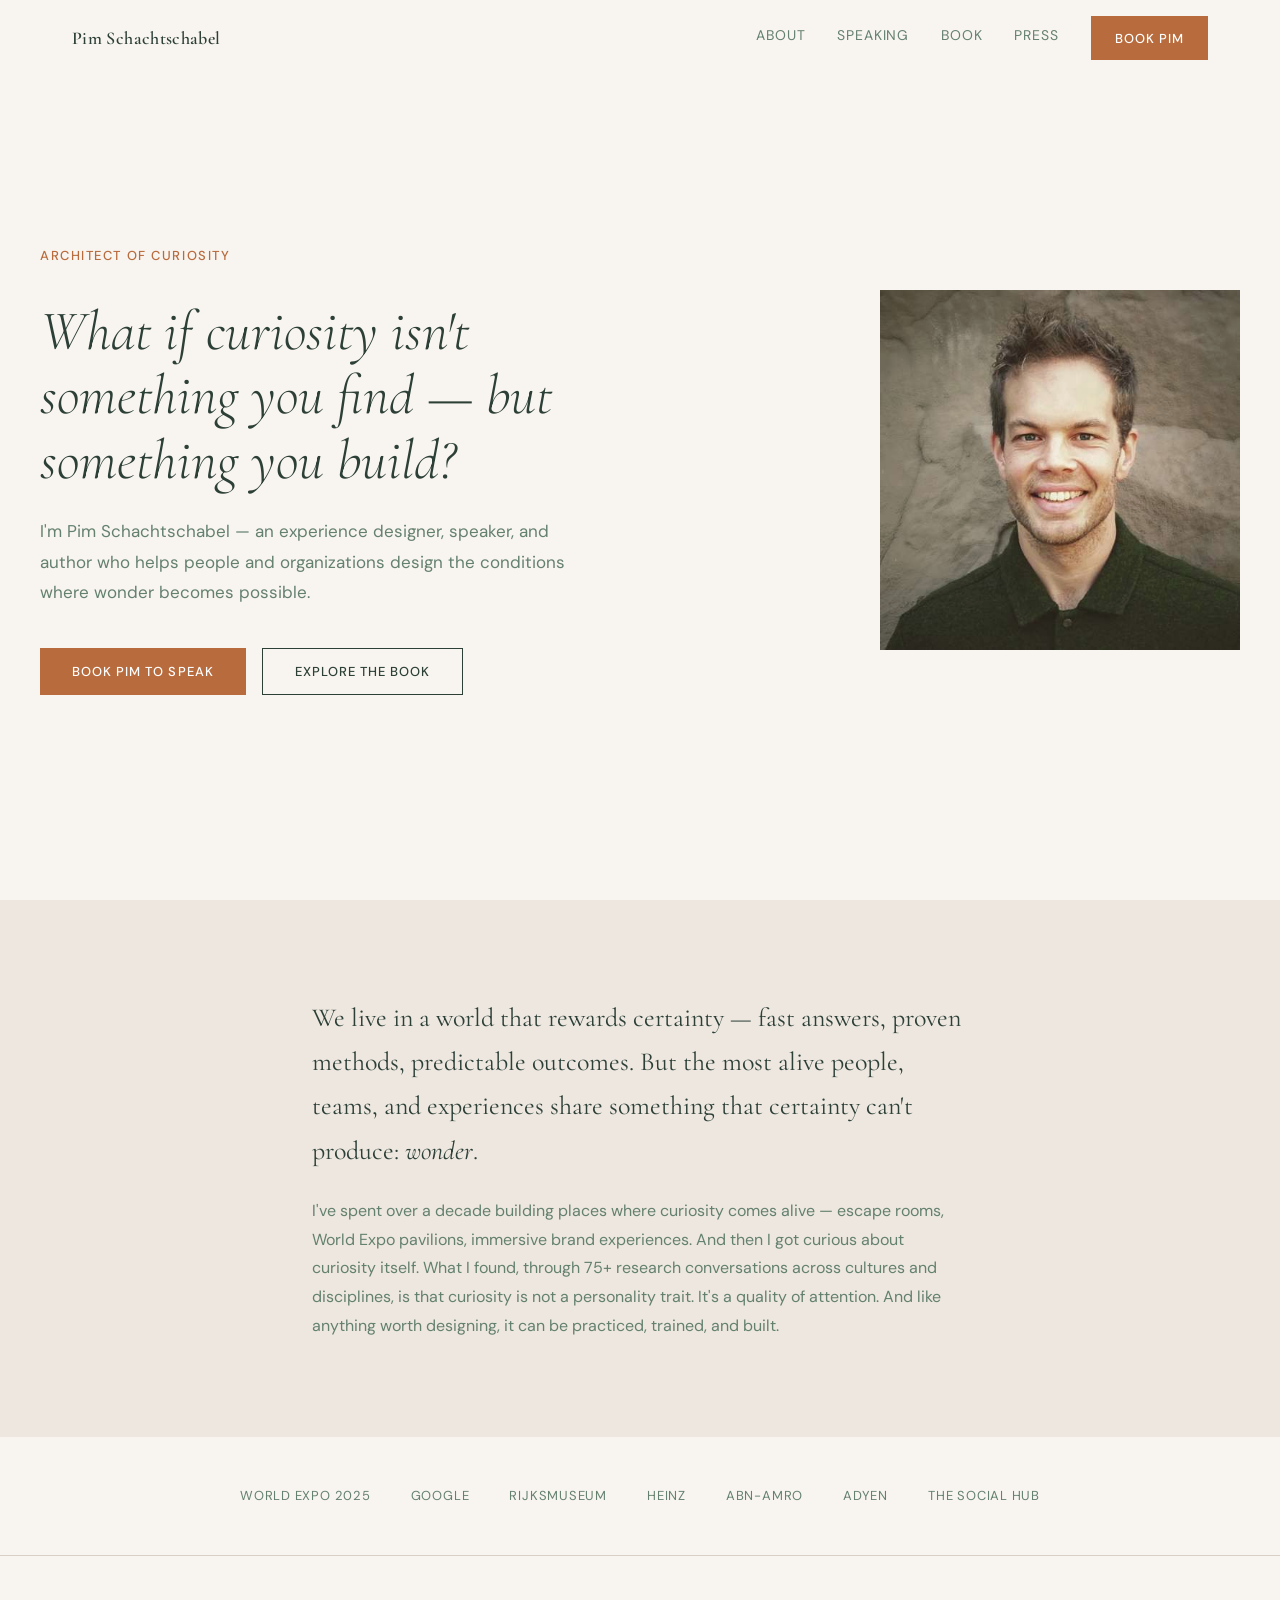
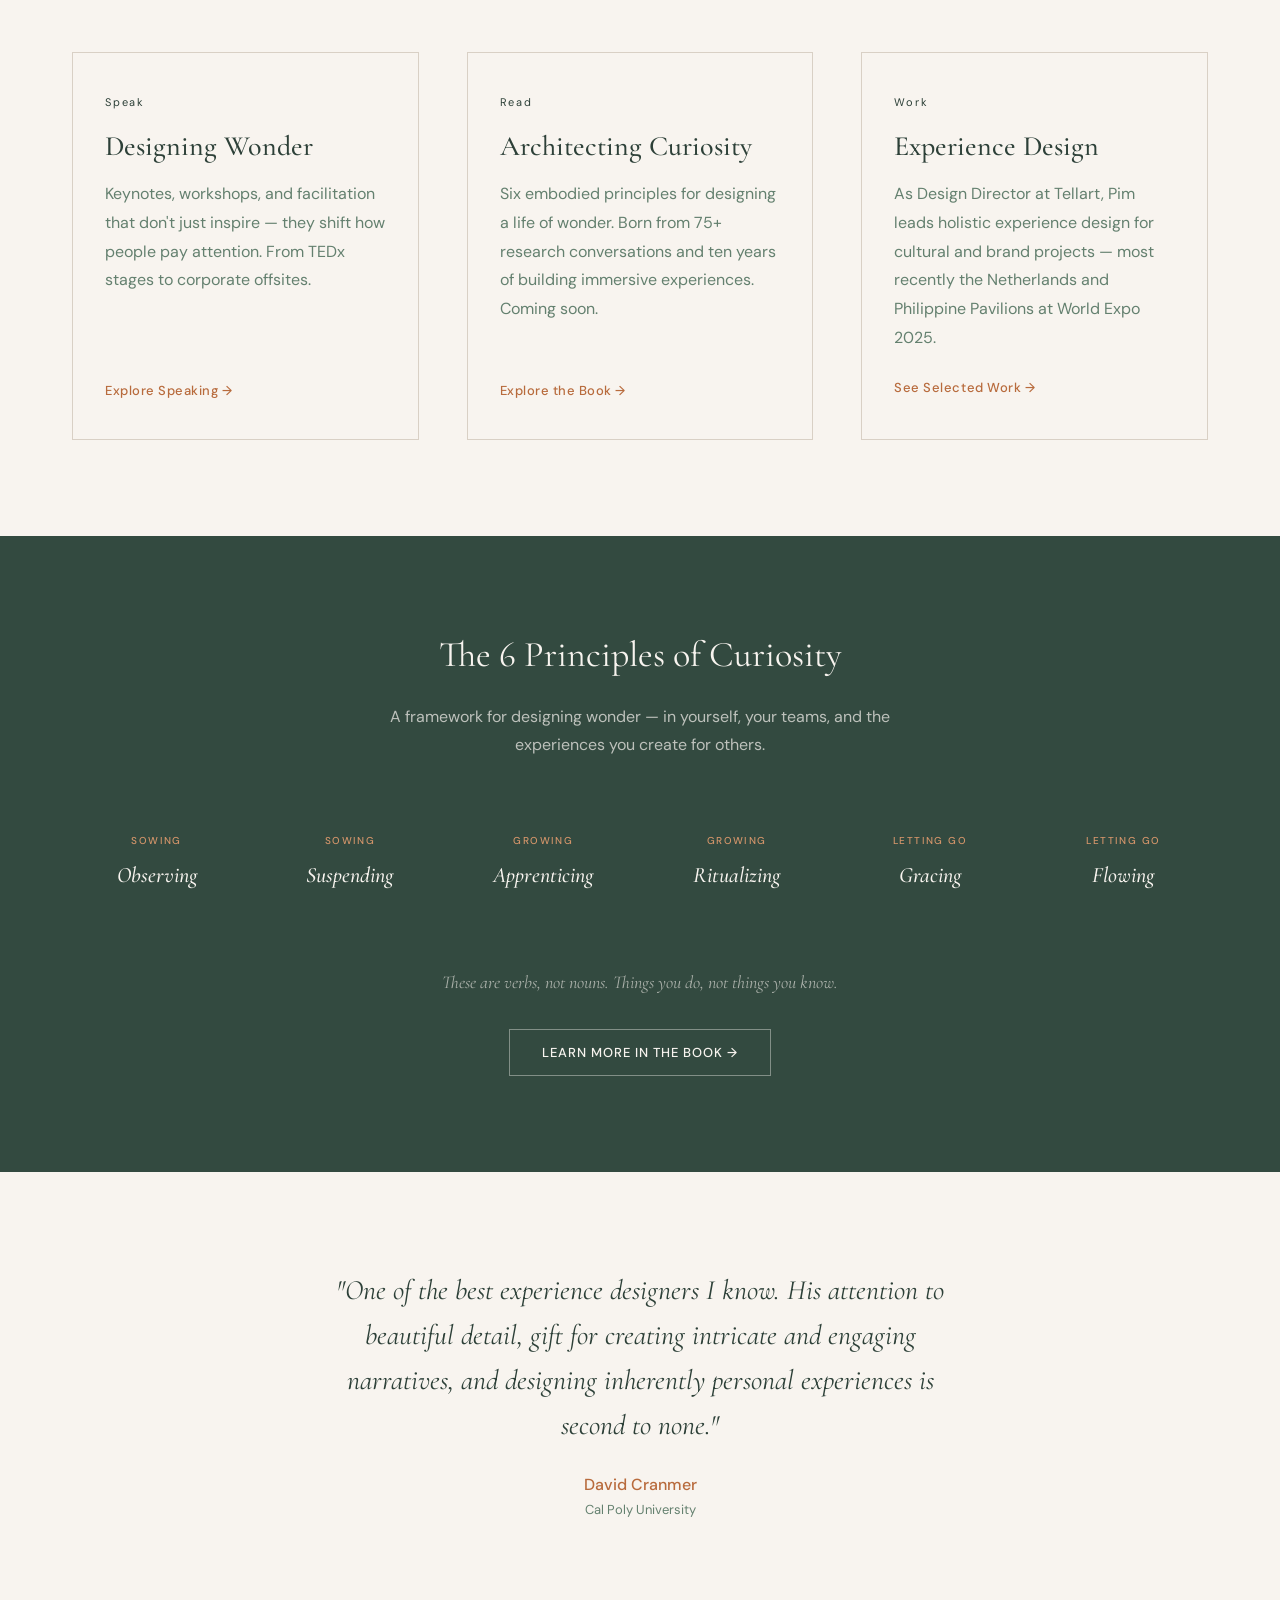
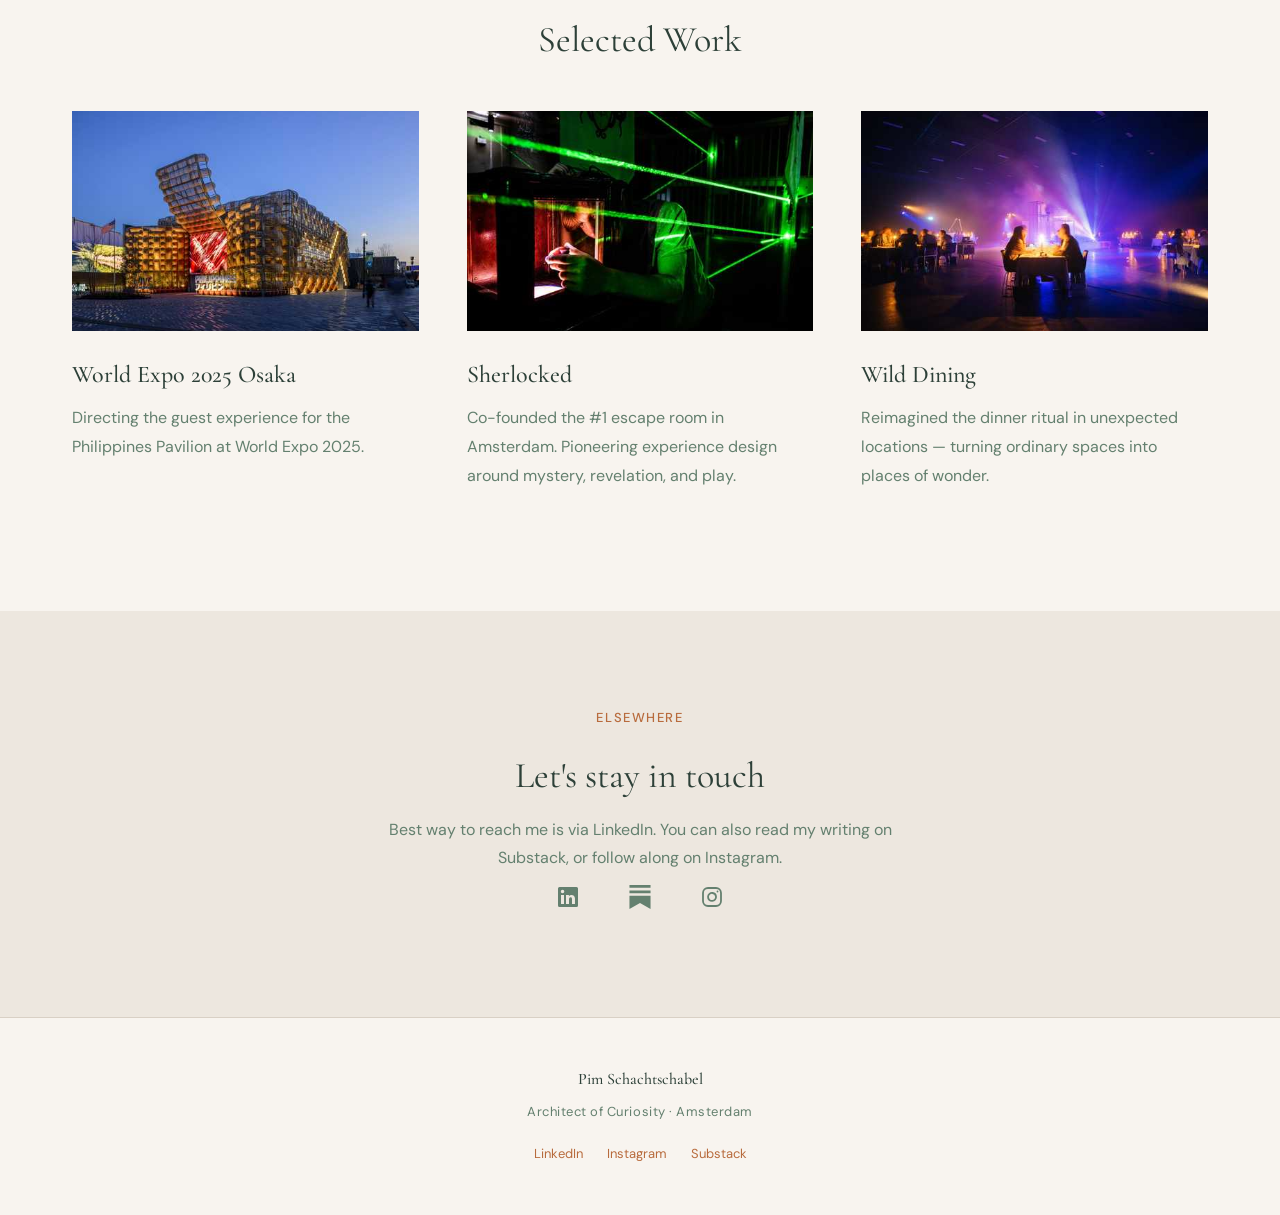
==== index.html @ 3657ec55 "Add Press page with podcasts and media coverage New "Seen & Heard" page (nav label: Press) grouped i" ====
<!DOCTYPE html>
<html lang="en">
<head>
  <meta charset="UTF-8">
  <meta name="viewport" content="width=device-width, initial-scale=1.0">
  <title>Pim Schachtschabel — Architect of Curiosity</title>
  <meta name="description" content="Pim Schachtschabel is an experience designer, speaker, and author who helps people and organizations design the conditions where wonder becomes possible.">
  <link rel="preconnect" href="https://fonts.googleapis.com">
  <link rel="preconnect" href="https://fonts.gstatic.com" crossorigin>
  <link href="https://fonts.googleapis.com/css2?family=Cormorant+Garamond:ital,wght@0,300;0,400;0,500;0,600;0,700;1,400;1,500&family=DM+Sans:ital,wght@0,300;0,400;0,500;0,600;1,400&display=swap" rel="stylesheet">
  <style>
    /* ========== DESIGN TOKENS ========== */
    :root {
      /* Colors — semantic naming (Primer pattern) */
      --color-bg-default: #F8F4EF;
      --color-bg-subtle: #EDE7DF;
      --color-bg-emphasis: #334A40;
      --color-bg-emphasis-alt: #3F5A4E;
      --color-fg-default: #2D4038;
      --color-fg-muted: #64806F;
      --color-fg-on-emphasis: #F8F4EF;
      --color-accent: #B86B3D;
      --color-accent-hover: #D4956A;
      --color-border-default: #D9D0C5;
      --color-white: #FFFFFF;

      /* Spacing — base-8 scale */
      --space-0: 0;
      --space-1: 0.25rem;   /* 4px */
      --space-2: 0.5rem;    /* 8px */
      --space-3: 1rem;      /* 16px */
      --space-4: 1.5rem;    /* 24px */
      --space-5: 2rem;      /* 32px */
      --space-6: 2.5rem;    /* 40px */
      --space-7: 3rem;      /* 48px */
      --space-8: 4rem;      /* 64px */
      --space-9: 6rem;      /* 96px */

      /* Typography */
      --font-serif: 'Cormorant Garamond', Georgia, 'Times New Roman', serif;
      --font-sans: 'DM Sans', -apple-system, BlinkMacSystemFont, 'Segoe UI', Helvetica, Arial, sans-serif;
      --font-size-xs: 0.75rem;     /* 12px */
      --font-size-sm: 0.8125rem;   /* 13px */
      --font-size-base: 1rem;      /* 16px */
      --font-size-md: 1.0625rem;   /* 17px */
      --font-size-lg: 1.125rem;    /* 18px */
      --font-size-xl: 1.375rem;    /* 22px */
      --font-size-2xl: 1.75rem;    /* 28px */
      --font-size-3xl: 2rem;       /* 32px */
      --font-size-4xl: 2.5rem;     /* 40px */
      --font-size-display: clamp(2rem, 5vw, 3.5rem);
      --font-size-hero: clamp(2.5rem, 7vw, 4.5rem);
      --line-height-tight: 1.15;
      --line-height-snug: 1.3;
      --line-height-normal: 1.7;
      --line-height-relaxed: 1.8;

      /* Layout */
      --max-width-content: 75rem;  /* 1200px */
      --max-width-narrow: 42.5rem; /* 680px */
      --max-width-medium: 50rem;   /* 800px */
      --max-width-prose: 45rem;    /* 720px */
      --padding-page: var(--space-3);  /* 16px default, overridden at breakpoints */
      --section-padding-y: var(--space-8);

      /* Transitions */
      --duration-fast: 0.2s;
      --duration-normal: 0.3s;
      --duration-slow: 0.7s;
      --ease-default: ease;
    }

    /* ========== RESPONSIVE TOKENS ========== */
    @media (min-width: 768px) {
      :root {
        --padding-page: var(--space-5);  /* 32px */
        --section-padding-y: var(--space-9);
      }
    }
    @media (min-width: 1400px) {
      :root {
        --padding-page: var(--space-7);  /* 48px */
      }
    }

    /* ========== RESET & BASE ========== */
    *, *::before, *::after { margin: 0; padding: 0; box-sizing: border-box; }
    html { scroll-behavior: smooth; -webkit-text-size-adjust: 100%; }

    @media (prefers-reduced-motion: reduce) {
      html { scroll-behavior: auto; }
      *, *::before, *::after {
        animation-duration: 0.01ms !important;
        transition-duration: 0.01ms !important;
      }
    }

    body {
      font-family: var(--font-sans);
      font-size: var(--font-size-base);
      line-height: var(--line-height-normal);
      color: var(--color-fg-default);
      background: var(--color-bg-default);
      -webkit-font-smoothing: antialiased;
    }

    ::selection { background: var(--color-accent-hover); color: var(--color-white); }

    img { max-width: 100%; height: auto; display: block; }

    a { color: var(--color-accent); text-decoration: none; transition: color var(--duration-fast); }
    a:hover { color: var(--color-accent-hover); }

    /* Focus styles (Primer: visible focus ring) */
    :focus-visible {
      outline: 2px solid var(--color-accent);
      outline-offset: 2px;
    }

    /* ========== SKIP LINK (Accessibility) ========== */
    .skip-link {
      position: absolute;
      top: -100%;
      left: var(--space-3);
      padding: var(--space-2) var(--space-3);
      background: var(--color-accent);
      color: var(--color-white);
      font-size: var(--font-size-sm);
      font-weight: 500;
      z-index: 200;
      transition: top var(--duration-fast);
    }
    .skip-link:focus {
      top: var(--space-2);
    }

    /* ========== LAYOUT UTILITIES ========== */
    .container {
      max-width: var(--max-width-content);
      margin-inline: auto;
      padding-inline: var(--padding-page);
    }
    .container--narrow { max-width: var(--max-width-narrow); }
    .container--medium { max-width: var(--max-width-medium); }
    .container--prose  { max-width: var(--max-width-prose); }

    .section {
      padding-block: var(--section-padding-y);
      padding-inline: var(--padding-page);
    }

    /* ========== TYPOGRAPHY ========== */
    .text-label {
      font-family: var(--font-sans);
      font-size: var(--font-size-sm);
      font-weight: 500;
      letter-spacing: 0.12em;
      text-transform: uppercase;
      color: var(--color-accent);
    }
    .text-label--light { color: var(--color-accent-hover); }
    .text-label--small {
      font-size: 0.6875rem;
      letter-spacing: 0.16em;
    }

    .heading-display {
      font-family: var(--font-serif);
      font-size: var(--font-size-display);
      font-weight: 300;
      line-height: var(--line-height-tight);
      color: var(--color-fg-default);
      font-style: italic;
    }

    .heading-hero {
      font-family: var(--font-serif);
      font-size: var(--font-size-hero);
      font-weight: 300;
      line-height: 1.1;
      color: var(--color-fg-default);
    }

    .heading-section {
      font-family: var(--font-serif);
      font-size: clamp(1.75rem, 3vw, 2.25rem);
      font-weight: 400;
      line-height: var(--line-height-snug);
      color: var(--color-fg-default);
    }

    .heading-card {
      font-family: var(--font-serif);
      font-size: var(--font-size-2xl);
      font-weight: 500;
      line-height: var(--line-height-snug);
      color: var(--color-fg-default);
    }

    .heading-subsection {
      font-family: var(--font-serif);
      font-size: var(--font-size-xl);
      font-weight: 500;
      line-height: var(--line-height-snug);
      color: var(--color-fg-default);
    }

    .text-lead {
      font-family: var(--font-serif);
      font-size: clamp(1.25rem, 3vw, 1.625rem);
      line-height: var(--line-height-normal);
      color: var(--color-fg-default);
    }

    .text-body {
      font-family: var(--font-sans);
      font-size: var(--font-size-base);
      line-height: var(--line-height-relaxed);
      color: var(--color-fg-muted);
      max-width: 75ch;
    }

    .text-body--large {
      font-size: var(--font-size-md);
    }

    .text-quote {
      font-family: var(--font-serif);
      font-style: italic;
      font-size: clamp(1.25rem, 3vw, 1.75rem);
      line-height: 1.6;
      color: var(--color-fg-default);
    }

    .text-caption {
      font-family: var(--font-serif);
      font-size: var(--font-size-lg);
      font-style: italic;
      line-height: var(--line-height-normal);
    }

    /* ========== BUTTONS ========== */
    .btn {
      display: inline-block;
      padding: 0.875rem 2rem;
      font-family: var(--font-sans);
      font-size: var(--font-size-sm);
      font-weight: 500;
      letter-spacing: 0.08em;
      text-transform: uppercase;
      cursor: pointer;
      transition: all var(--duration-normal);
      border: none;
      min-height: 2.75rem; /* 44px touch target */
    }
    .btn--primary {
      background: var(--color-accent);
      color: var(--color-white);
    }
    .btn--primary:hover { background: var(--color-accent-hover); }
    .btn--secondary {
      background: transparent;
      color: var(--color-fg-default);
      border: 1.5px solid var(--color-fg-default);
    }
    .btn--secondary:hover {
      color: var(--color-accent);
      border-color: var(--color-accent);
    }
    .btn--ghost {
      background: transparent;
      color: var(--color-fg-on-emphasis);
      border: 1px solid rgba(248,244,239,0.4);
      padding: 0.875rem 2rem;
    }
    .btn--ghost:hover {
      border-color: var(--color-accent-hover);
      color: var(--color-accent-hover);
    }

    /* ========== NAV ========== */
    .nav {
      position: fixed;
      top: 0; left: 0; right: 0;
      z-index: 100;
      border-bottom: 1px solid transparent;
      transition: background var(--duration-normal), border-color var(--duration-normal), backdrop-filter var(--duration-normal);
    }
    .nav--scrolled {
      background: rgba(248,244,239,0.95);
      backdrop-filter: blur(10px);
      -webkit-backdrop-filter: blur(10px);
      border-bottom-color: var(--color-border-default);
    }
    .nav__inner {
      max-width: var(--max-width-content);
      margin-inline: auto;
      padding: var(--space-3) var(--padding-page);
      display: flex;
      justify-content: space-between;
      align-items: center;
    }
    .nav__logo {
      font-family: var(--font-serif);
      font-size: var(--font-size-lg);
      font-weight: 600;
      color: var(--color-fg-default);
      letter-spacing: 0.02em;
      background: none;
      border: none;
      cursor: pointer;
      padding: 0;
    }
    .nav__links {
      display: flex;
      gap: var(--space-5);
      align-items: center;
      list-style: none;
    }
    .nav__link {
      font-family: var(--font-sans);
      font-size: 0.875rem;
      font-weight: 400;
      color: var(--color-fg-muted);
      letter-spacing: 0.06em;
      text-transform: uppercase;
      background: none;
      border: none;
      border-bottom: 2px solid transparent;
      padding-bottom: var(--space-1);
      cursor: pointer;
      transition: all var(--duration-normal);
      min-height: 2.75rem;
      display: inline-flex;
      align-items: center;
    }
    .nav__link:hover, .nav__link--active {
      color: var(--color-accent);
      border-bottom-color: var(--color-accent);
    }
    .nav__cta {
      padding: 0.625rem 1.5rem;
      font-size: var(--font-size-sm);
      min-height: 2.75rem;
    }

    /* Hamburger */
    .nav__hamburger {
      display: none;
      background: none;
      border: none;
      cursor: pointer;
      padding: var(--space-2);
      min-height: 2.75rem;
      min-width: 2.75rem;
      align-items: center;
      justify-content: center;
    }
    .nav__hamburger-line {
      display: block;
      width: 1.5rem;
      height: 2px;
      background: var(--color-fg-default);
      transition: all var(--duration-normal);
    }
    .nav__hamburger-line + .nav__hamburger-line { margin-top: 6px; }
    .nav__hamburger[aria-expanded="true"] .nav__hamburger-line:nth-child(1) {
      transform: rotate(45deg) translate(4px, 4px);
    }
    .nav__hamburger[aria-expanded="true"] .nav__hamburger-line:nth-child(2) {
      opacity: 0;
    }
    .nav__hamburger[aria-expanded="true"] .nav__hamburger-line:nth-child(3) {
      transform: rotate(-45deg) translate(5px, -5px);
    }

    /* Mobile nav */
    .nav__mobile-menu {
      display: none;
      background: var(--color-bg-default);
      padding: var(--space-3) var(--padding-page) var(--space-5);
      border-bottom: 1px solid var(--color-border-default);
      list-style: none;
    }
    .nav__mobile-menu.is-open { display: block; }
    .nav__mobile-link {
      display: block;
      width: 100%;
      text-align: left;
      background: none;
      border: none;
      border-bottom: 1px solid var(--color-border-default);
      font-family: var(--font-sans);
      font-size: var(--font-size-base);
      color: var(--color-fg-default);
      padding: 0.75rem 0;
      cursor: pointer;
      min-height: 2.75rem;
    }
    .nav__mobile-link--active { color: var(--color-accent); }

    @media (max-width: 767px) {
      .nav__links { display: none; }
      .nav__hamburger { display: flex; }
    }

    /* ========== SCROLL REVEAL ========== */
    .reveal {
      opacity: 0;
      transform: translateY(1.5rem);
      transition: opacity var(--duration-slow) var(--ease-default),
                  transform var(--duration-slow) var(--ease-default);
    }
    .reveal.is-visible {
      opacity: 1;
      transform: translateY(0);
    }
    .reveal--d1 { transition-delay: 0.1s; }
    .reveal--d2 { transition-delay: 0.2s; }
    .reveal--d3 { transition-delay: 0.3s; }
    .reveal--d4 { transition-delay: 0.45s; }
    .reveal--d5 { transition-delay: 0.6s; }

    @media (prefers-reduced-motion: reduce) {
      .reveal { opacity: 1; transform: none; transition: none; }
    }

    /* ========== PAGE VISIBILITY ========== */
    .page { display: none; }
    .page.is-active { display: block; }

    /* ========== HERO ========== */
    .hero {
      min-height: 100vh;
      min-height: 100dvh;
      display: flex;
      align-items: center;
      padding: 7.5rem var(--padding-page) 5rem;
    }
    .hero__inner {
      max-width: var(--max-width-content);
      margin-inline: auto;
      width: 100%;
      display: grid;
      gap: var(--space-8);
      align-items: center;
    }
    .hero__text { max-width: 33rem; }
    .hero__text > * + * { margin-top: var(--space-4); }
    .hero__text .heading-display { margin-top: var(--space-5); }
    .hero__actions {
      display: flex;
      gap: var(--space-3);
      flex-wrap: wrap;
      margin-top: var(--space-6);
    }
    .hero__image {
      width: clamp(16rem, 30vw, 22.5rem);
      height: clamp(16rem, 30vw, 22.5rem);
      object-fit: cover;
      filter: contrast(1.02) saturate(0.95);
    }

    @media (min-width: 768px) {
      .hero__inner {
        grid-template-columns: 1fr auto;
      }
    }

    /* ========== SECTION BACKGROUNDS ========== */
    .bg-subtle  { background: var(--color-bg-subtle); }
    .bg-emphasis { background: var(--color-bg-emphasis); color: var(--color-fg-on-emphasis); }
    .bg-emphasis .text-body { color: rgba(248,244,239,0.7); }
    .bg-emphasis .heading-section,
    .bg-emphasis .heading-card,
    .bg-emphasis .heading-subsection { color: var(--color-fg-on-emphasis); }

    /* ========== CREDENTIALS BAR ========== */
    .credentials {
      padding-block: var(--space-7);
      padding-inline: var(--padding-page);
      border-bottom: 1px solid var(--color-border-default);
    }
    .credentials__list {
      max-width: var(--max-width-content);
      margin-inline: auto;
      display: flex;
      justify-content: center;
      flex-wrap: wrap;
      gap: var(--space-3) var(--space-6);
      list-style: none;
    }
    .credentials__item {
      font-size: var(--font-size-sm);
      font-weight: 400;
      letter-spacing: 0.06em;
      color: var(--color-fg-muted);
      text-transform: uppercase;
    }

    /* ========== CARD GRID ========== */
    .card-grid {
      display: grid;
      gap: var(--space-7);
    }
    @media (min-width: 768px) {
      .card-grid--2 { grid-template-columns: repeat(2, 1fr); }
      .card-grid--3 { grid-template-columns: repeat(2, 1fr); }
    }
    @media (min-width: 1024px) {
      .card-grid--3 { grid-template-columns: repeat(3, 1fr); }
    }

    /* ========== PILLAR CARDS ========== */
    .pillar-card {
      padding: var(--space-6) var(--space-5);
      border: 1px solid var(--color-border-default);
      display: flex;
      flex-direction: column;
      height: 100%;
      transition: border-color var(--duration-normal);
    }
    .pillar-card:hover { border-color: var(--color-accent); }
    .pillar-card > * + * { margin-top: var(--space-3); }
    .pillar-card__body { flex: 1; }
    .pillar-card__cta {
      background: none;
      border: none;
      cursor: pointer;
      font-family: var(--font-sans);
      font-size: var(--font-size-sm);
      font-weight: 500;
      color: var(--color-accent);
      letter-spacing: 0.04em;
      text-align: left;
      padding: 0;
      margin-top: var(--space-4);
    }

    /* ========== PRINCIPLES GRID ========== */
    .principles-grid {
      display: grid;
      grid-template-columns: repeat(2, 1fr);
      gap: var(--space-4);
    }
    @media (min-width: 768px) {
      .principles-grid { grid-template-columns: repeat(3, 1fr); }
    }
    @media (min-width: 1024px) {
      .principles-grid { grid-template-columns: repeat(6, 1fr); }
    }
    .principle-item { padding: var(--space-4) var(--space-2); text-align: center; }
    .principle-item__stage {
      font-family: var(--font-sans);
      font-size: 0.625rem;
      font-weight: 500;
      letter-spacing: 0.14em;
      text-transform: uppercase;
      color: var(--color-accent-hover);
      margin-bottom: var(--space-2);
    }
    .principle-item__name {
      font-family: var(--font-serif);
      font-size: var(--font-size-xl);
      font-weight: 500;
      font-style: italic;
    }

    /* ========== PRESS CARDS ========== */
    .press-grid {
      display: grid;
      gap: var(--space-4);
      grid-template-columns: 1fr;
    }
    @media (min-width: 768px) {
      .press-grid { grid-template-columns: repeat(2, 1fr); gap: var(--space-5); }
    }
    @media (min-width: 1024px) {
      .press-grid { grid-template-columns: repeat(3, 1fr); }
    }
    .press-card {
      display: flex;
      flex-direction: column;
      gap: var(--space-3);
      padding: var(--space-5);
      background: var(--color-bg-default);
      border: 1px solid var(--color-border-default);
      border-radius: 1rem;
      color: inherit;
      text-decoration: none;
      transition: transform var(--duration-fast), box-shadow var(--duration-fast), border-color var(--duration-fast);
      position: relative;
    }
    .press-card:hover,
    .press-card:focus-visible {
      transform: translateY(-3px);
      border-color: var(--color-accent);
      box-shadow: 0 0.75rem 1.5rem rgba(45, 64, 56, 0.08);
    }
    .press-card__tag {
      font-family: var(--font-sans);
      font-size: 0.6875rem;
      font-weight: 600;
      letter-spacing: 0.12em;
      text-transform: uppercase;
      color: var(--color-accent);
    }
    .press-card__title {
      font-family: var(--font-serif);
      font-size: 1.375rem;
      font-weight: 500;
      line-height: 1.3;
      color: var(--color-fg-default);
      margin: 0;
    }
    .press-card__meta {
      font-family: var(--font-sans);
      font-size: 0.8125rem;
      color: var(--color-fg-muted);
      margin-top: auto;
      display: flex;
      align-items: center;
      gap: var(--space-2);
    }
    .press-card__arrow {
      width: 0.9rem;
      height: 0.9rem;
      flex-shrink: 0;
      transition: transform var(--duration-fast);
    }
    .press-card:hover .press-card__arrow,
    .press-card:focus-visible .press-card__arrow {
      transform: translate(2px, -2px);
    }

    /* ========== WORK CARDS ========== */
    .work-card { overflow: hidden; cursor: pointer; }
    .work-card__image-wrap { overflow: hidden; height: 13.75rem; }
    .work-card__image {
      width: 100%;
      height: 100%;
      object-fit: cover;
      transition: transform 0.5s ease;
    }
    .work-card:hover .work-card__image { transform: scale(1.05); }
    .work-card__body { padding: var(--space-4) 0; }
    .work-card__title {
      font-family: var(--font-serif);
      font-size: 1.5rem;
      font-weight: 500;
      color: var(--color-fg-default);
      margin-bottom: var(--space-2);
    }

    /* ========== ELSEWHERE ========== */
    .elsewhere__links {
      list-style: none;
      display: flex;
      flex-wrap: wrap;
      gap: var(--space-4);
      justify-content: center;
      padding: 0;
      margin: 0;
    }
    .social-icon {
      display: inline-flex;
      align-items: center;
      justify-content: center;
      width: 3rem;
      height: 3rem;
      border-radius: 50%;
      color: var(--color-fg-muted);
      background: transparent;
      transition: color var(--duration-fast), background-color var(--duration-fast), transform var(--duration-fast);
    }
    .social-icon svg {
      width: 1.5rem;
      height: 1.5rem;
      display: block;
    }
    .social-icon:hover,
    .social-icon:focus-visible {
      color: var(--color-accent);
      background: var(--color-bg-default);
      transform: translateY(-2px);
    }

    /* ========== SPEAKING HERO ========== */
    .speaking-hero { position: relative; overflow: hidden; }
    .speaking-hero__image {
      width: 100%;
      height: 26.25rem;
      object-fit: cover;
      object-position: center 30%;
      filter: brightness(0.6);
    }
    .speaking-hero__overlay {
      position: absolute;
      inset: 0;
      display: flex;
      align-items: flex-end;
      padding: var(--space-7) var(--padding-page);
      background: linear-gradient(to top, rgba(51,74,64,0.9) 0%, transparent 60%);
    }
    .speaking-hero__text { max-width: 43.75rem; }
    .speaking-hero__text .heading-display { color: var(--color-fg-on-emphasis); }

    /* ========== TALK CARDS ========== */
    .talk { border-top: 1px solid var(--color-border-default); padding: var(--space-7) 0; }
    .talk__num {
      font-family: var(--font-sans);
      font-size: var(--font-size-xs);
      font-weight: 500;
      color: var(--color-accent);
      letter-spacing: 0.1em;
    }
    .talk__title {
      font-family: var(--font-serif);
      font-size: clamp(1.5rem, 3vw, 1.875rem);
      font-weight: 500;
      color: var(--color-fg-default);
      margin: var(--space-2) 0 var(--space-1);
      line-height: var(--line-height-snug);
    }
    .talk__subtitle {
      font-family: var(--font-serif);
      font-size: var(--font-size-lg);
      font-style: italic;
      color: var(--color-fg-muted);
      margin-bottom: var(--space-4);
    }
    .talk__audience {
      font-family: var(--font-sans);
      font-size: var(--font-size-sm);
      color: var(--color-accent);
      font-style: italic;
      margin-top: var(--space-3);
    }

    /* ========== TESTIMONIALS ========== */
    .testimonial {
      border-left: 2px solid var(--color-accent-hover);
      padding-left: var(--space-5);
      margin-bottom: var(--space-7);
    }
    .testimonial__quote {
      font-family: var(--font-serif);
      font-size: clamp(1.125rem, 2vw, 1.25rem);
      font-style: italic;
      line-height: 1.6;
      margin-bottom: var(--space-3);
    }
    .testimonial__author {
      font-family: var(--font-sans);
      font-size: 0.875rem;
      font-weight: 500;
      color: var(--color-accent-hover);
    }
    .testimonial__role {
      font-family: var(--font-sans);
      font-size: var(--font-size-sm);
      color: rgba(248,244,239,0.5);
    }

    /* ========== BOOK PAGE ========== */
    .book-title {
      font-family: var(--font-serif);
      font-size: clamp(2.5rem, 7vw, 4.5rem);
      font-weight: 300;
      color: var(--color-fg-default);
      line-height: 1.1;
    }
    .book-tintype {
      width: 15rem;
      height: auto;
      margin: var(--space-7) auto;
      filter: sepia(0.25) contrast(1.05);
      box-shadow: 8px 12px 32px rgba(42,33,24,0.15);
    }

    /* Principle boxes on book page */
    .principle-box {
      padding: var(--space-5);
      border: 1px solid var(--color-border-default);
    }
    .principle-box__name {
      font-family: var(--font-serif);
      font-size: 1.625rem;
      font-weight: 500;
      font-style: italic;
      color: var(--color-fg-default);
      margin-bottom: var(--space-2);
    }

    /* ========== ABOUT PAGE ========== */
    .about-para {
      font-family: var(--font-sans);
      font-size: var(--font-size-base);
      line-height: var(--line-height-relaxed);
      color: var(--color-fg-muted);
      margin-bottom: var(--space-4);
    }
    .about-para--lead {
      font-family: var(--font-serif);
      font-size: 1.5rem;
      font-weight: 500;
      font-style: italic;
      color: var(--color-fg-default);
    }
    .about-para--break {
      font-size: 1.25rem;
      font-weight: 500;
      font-style: italic;
      color: var(--color-fg-default);
      margin-top: var(--space-2);
    }

    /* ========== FOOTER ========== */
    .site-footer {
      border-top: 1px solid var(--color-border-default);
      padding: var(--space-7) var(--padding-page);
      text-align: center;
    }
    .site-footer__name {
      font-family: var(--font-serif);
      font-size: var(--font-size-base);
      font-weight: 500;
      color: var(--color-fg-default);
      margin-bottom: var(--space-2);
    }
    .site-footer__tagline {
      font-family: var(--font-sans);
      font-size: var(--font-size-sm);
      color: var(--color-fg-muted);
      margin-bottom: var(--space-3);
      letter-spacing: 0.04em;
    }
    .site-footer__links {
      display: flex;
      gap: var(--space-4);
      justify-content: center;
      list-style: none;
    }
    .site-footer__links a {
      font-size: var(--font-size-sm);
    }

    /* ========== UTILITY ========== */
    .text-center { text-align: center; }
    .mx-auto { margin-inline: auto; }
    .mt-2 { margin-top: var(--space-2); }
    .mt-3 { margin-top: var(--space-3); }
    .mt-4 { margin-top: var(--space-4); }
    .mt-5 { margin-top: var(--space-5); }
    .mt-6 { margin-top: var(--space-6); }
    .mt-7 { margin-top: var(--space-7); }
    .mt-8 { margin-top: var(--space-8); }
    .mb-3 { margin-bottom: var(--space-3); }
    .mb-4 { margin-bottom: var(--space-4); }
    .mb-5 { margin-bottom: var(--space-5); }
    .mb-7 { margin-bottom: var(--space-7); }
    .mb-8 { margin-bottom: var(--space-8); }
    .max-w-narrow { max-width: var(--max-width-narrow); }
    .max-w-medium { max-width: var(--max-width-medium); }
  </style>
</head>
<body>
  <!-- Skip link for accessibility -->
  <a href="#content" class="skip-link">Skip to content</a>

  <!-- ========== NAV ========== -->
  <nav class="nav" role="navigation" aria-label="Main navigation">
    <div class="nav__inner">
      <button class="nav__logo" data-nav="home">Pim Schachtschabel</button>
      <ul class="nav__links">
        <li><button class="nav__link" data-nav="about">About</button></li>
        <li><button class="nav__link" data-nav="speaking">Speaking</button></li>
        <li><button class="nav__link" data-nav="book">Book</button></li>
        <li><button class="nav__link" data-nav="press">Press</button></li>
        <li><button class="btn btn--primary nav__cta" data-nav="speaking">Book Pim</button></li>
      </ul>
      <button class="nav__hamburger" aria-label="Toggle menu" aria-expanded="false" aria-controls="mobile-menu">
        <span class="nav__hamburger-line"></span>
        <span class="nav__hamburger-line"></span>
        <span class="nav__hamburger-line"></span>
      </button>
    </div>
    <ul class="nav__mobile-menu" id="mobile-menu" role="menu">
      <li role="none"><button class="nav__mobile-link" role="menuitem" data-nav="home">Home</button></li>
      <li role="none"><button class="nav__mobile-link" role="menuitem" data-nav="about">About</button></li>
      <li role="none"><button class="nav__mobile-link" role="menuitem" data-nav="speaking">Speaking</button></li>
      <li role="none"><button class="nav__mobile-link" role="menuitem" data-nav="book">Book</button></li>
      <li role="none"><button class="nav__mobile-link" role="menuitem" data-nav="press">Press</button></li>
    </ul>
  </nav>

  <!-- ========== MAIN CONTENT ========== -->
  <main id="content">

    <!-- ==================== HOME PAGE ==================== -->
    <div id="page-home" class="page is-active">

      <!-- Hero -->
      <section class="hero">
        <div class="hero__inner">
          <div class="hero__text">
            <div class="reveal">
              <p class="text-label">Architect of Curiosity</p>
            </div>
            <div class="reveal reveal--d1">
              <h1 class="heading-display">What if curiosity isn't something you find — but something you build?</h1>
            </div>
            <div class="reveal reveal--d2">
              <p class="text-body text-body--large">I'm Pim Schachtschabel — an experience designer, speaker, and author who helps people and organizations design the conditions where wonder becomes possible.</p>
            </div>
            <div class="reveal reveal--d3 hero__actions">
              <button class="btn btn--primary" data-nav="speaking">Book Pim to Speak</button>
              <button class="btn btn--secondary" data-nav="book">Explore the Book</button>
            </div>
          </div>
          <div class="reveal reveal--d2">
            <img src="images/portrait.jpg" alt="Pim Schachtschabel" class="hero__image" width="500" height="500" loading="eager">
          </div>
        </div>
      </section>

      <!-- Manifesto -->
      <section class="section bg-subtle">
        <div class="container container--prose">
          <div class="reveal">
            <p class="text-lead mb-4">We live in a world that rewards certainty — fast answers, proven methods, predictable outcomes. But the most alive people, teams, and experiences share something that certainty can't produce: <em>wonder</em>.</p>
          </div>
          <div class="reveal reveal--d1">
            <p class="text-body">I've spent over a decade building places where curiosity comes alive — escape rooms, World Expo pavilions, immersive brand experiences. And then I got curious about curiosity itself. What I found, through 75+ research conversations across cultures and disciplines, is that curiosity is not a personality trait. It's a quality of attention. And like anything worth designing, it can be practiced, trained, and built.</p>
          </div>
        </div>
      </section>

      <!-- Credentials -->
      <section class="credentials">
        <ul class="credentials__list">
          <li class="credentials__item">World Expo 2025</li>
          <li class="credentials__item">Google</li>
          <li class="credentials__item">Rijksmuseum</li>
          <li class="credentials__item">Heinz</li>
          <li class="credentials__item">ABN-AMRO</li>
          <li class="credentials__item">Adyen</li>
          <li class="credentials__item">The Social Hub</li>
        </ul>
      </section>

      <!-- Three Pillars -->
      <section class="section">
        <div class="container card-grid card-grid--3">
          <div class="reveal">
            <article class="pillar-card">
              <p class="text-label--small">Speak</p>
              <h2 class="heading-card">Designing Wonder</h2>
              <p class="text-body pillar-card__body">Keynotes, workshops, and facilitation that don't just inspire — they shift how people pay attention. From TEDx stages to corporate offsites.</p>
              <button class="pillar-card__cta" data-nav="speaking">Explore Speaking &#8594;</button>
            </article>
          </div>
          <div class="reveal reveal--d1">
            <article class="pillar-card">
              <p class="text-label--small">Read</p>
              <h2 class="heading-card">Architecting Curiosity</h2>
              <p class="text-body pillar-card__body">Six embodied principles for designing a life of wonder. Born from 75+ research conversations and ten years of building immersive experiences. Coming soon.</p>
              <button class="pillar-card__cta" data-nav="book">Explore the Book &#8594;</button>
            </article>
          </div>
          <div class="reveal reveal--d2">
            <article class="pillar-card">
              <p class="text-label--small">Work</p>
              <h2 class="heading-card">Experience Design</h2>
              <p class="text-body pillar-card__body">As Design Director at Tellart, Pim leads holistic experience design for cultural and brand projects — most recently the Netherlands and Philippine Pavilions at World Expo 2025.</p>
              <span class="pillar-card__cta">See Selected Work &#8594;</span>
            </article>
          </div>
        </div>
      </section>

      <!-- 6 Principles Preview -->
      <section class="section bg-emphasis">
        <div class="container text-center">
          <div class="reveal">
            <h2 class="heading-section mb-4">The 6 Principles of Curiosity</h2>
          </div>
          <div class="reveal reveal--d1">
            <p class="text-body mx-auto mb-7" style="max-width:35rem;">A framework for designing wonder — in yourself, your teams, and the experiences you create for others.</p>
          </div>
          <div class="principles-grid mb-7">
            <div class="reveal reveal--d2 principle-item"><p class="principle-item__stage">Sowing</p><p class="principle-item__name">Observing</p></div>
            <div class="reveal reveal--d2 principle-item"><p class="principle-item__stage">Sowing</p><p class="principle-item__name">Suspending</p></div>
            <div class="reveal reveal--d3 principle-item"><p class="principle-item__stage">Growing</p><p class="principle-item__name">Apprenticing</p></div>
            <div class="reveal reveal--d3 principle-item"><p class="principle-item__stage">Growing</p><p class="principle-item__name">Ritualizing</p></div>
            <div class="reveal reveal--d4 principle-item"><p class="principle-item__stage">Letting Go</p><p class="principle-item__name">Gracing</p></div>
            <div class="reveal reveal--d4 principle-item"><p class="principle-item__stage">Letting Go</p><p class="principle-item__name">Flowing</p></div>
          </div>
          <div class="reveal reveal--d5">
            <p class="text-caption mb-5" style="color:rgba(248,244,239,0.6);">These are verbs, not nouns. Things you do, not things you know.</p>
            <button class="btn btn--ghost" data-nav="book">Learn More in the Book &#8594;</button>
          </div>
        </div>
      </section>

      <!-- Testimonial -->
      <section class="section">
        <div class="container text-center" style="max-width:43.75rem;">
          <div class="reveal">
            <p class="text-quote mb-4">"One of the best experience designers I know. His attention to beautiful detail, gift for creating intricate and engaging narratives, and designing inherently personal experiences is second to none."</p>
            <p style="font-weight:500;color:var(--color-accent);">David Cranmer</p>
            <p style="font-size:var(--font-size-sm);color:var(--color-fg-muted);">Cal Poly University</p>
          </div>
        </div>
      </section>

      <!-- Selected Work -->
      <section class="section" style="padding-top:0;">
        <div class="container">
          <div class="reveal">
            <h2 class="heading-section text-center mb-7">Selected Work</h2>
          </div>
          <div class="card-grid card-grid--3">
            <div class="reveal">
              <article class="work-card">
                <div class="work-card__image-wrap"><img src="images/expo.jpg" alt="World Expo 2025 Osaka" class="work-card__image" width="600" height="400" loading="lazy"></div>
                <div class="work-card__body"><h3 class="work-card__title">World Expo 2025 Osaka</h3><p class="text-body">Directing the guest experience for the Philippines Pavilion at World Expo 2025.</p></div>
              </article>
            </div>
            <div class="reveal reveal--d1">
              <article class="work-card">
                <div class="work-card__image-wrap"><img src="images/sherlocked.jpg" alt="Sherlocked escape room" class="work-card__image" width="600" height="400" loading="lazy"></div>
                <div class="work-card__body"><h3 class="work-card__title">Sherlocked</h3><p class="text-body">Co-founded the #1 escape room in Amsterdam. Pioneering experience design around mystery, revelation, and play.</p></div>
              </article>
            </div>
            <div class="reveal reveal--d2">
              <article class="work-card">
                <div class="work-card__image-wrap"><img src="images/wilddining.jpg" alt="Wild Dining experience" class="work-card__image" width="600" height="400" loading="lazy"></div>
                <div class="work-card__body"><h3 class="work-card__title">Wild Dining</h3><p class="text-body">Reimagined the dinner ritual in unexpected locations — turning ordinary spaces into places of wonder.</p></div>
              </article>
            </div>
          </div>
        </div>
      </section>

      <!-- Elsewhere -->
      <section class="section bg-subtle elsewhere">
        <div class="container" style="max-width:36rem;">
          <div class="reveal text-center">
            <p class="text-label mb-4">Elsewhere</p>
            <h2 class="heading-section mb-3">Let's stay in touch</h2>
            <p class="text-body mx-auto mb-6">Best way to reach me is via LinkedIn. You can also read my writing on Substack, or follow along on Instagram.</p>
            <ul class="elsewhere__links">
              <li>
                <a class="social-icon" href="https://www.linkedin.com/in/pimschachtschabel" target="_blank" rel="noopener noreferrer" aria-label="LinkedIn">
                  <svg viewBox="0 0 24 24" aria-hidden="true" focusable="false"><path fill="currentColor" d="M20.5 2h-17A1.5 1.5 0 0 0 2 3.5v17A1.5 1.5 0 0 0 3.5 22h17a1.5 1.5 0 0 0 1.5-1.5v-17A1.5 1.5 0 0 0 20.5 2zM8 19H5v-9h3v9zM6.5 8.25A1.75 1.75 0 1 1 8.3 6.5a1.78 1.78 0 0 1-1.8 1.75zM19 19h-3v-4.74c0-1.42-.6-1.93-1.38-1.93A1.74 1.74 0 0 0 13 14.19a.66.66 0 0 0 0 .14V19h-3v-9h2.9v1.3a3.11 3.11 0 0 1 2.7-1.4c1.55 0 3.36.86 3.36 3.66V19z"/></svg>
                </a>
              </li>
              <li>
                <a class="social-icon" href="https://substack.com/@pimschachtschabel" target="_blank" rel="noopener noreferrer" aria-label="Substack">
                  <svg viewBox="0 0 24 24" aria-hidden="true" focusable="false"><path fill="currentColor" d="M22.539 8.242H1.46V5.406h21.08v2.836zM1.46 10.812V24L12 18.11 22.54 24V10.812H1.46zM22.54 0H1.46v2.836h21.08V0z"/></svg>
                </a>
              </li>
              <li>
                <a class="social-icon" href="https://www.instagram.com/pimschachtschabel/" target="_blank" rel="noopener noreferrer" aria-label="Instagram">
                  <svg viewBox="0 0 24 24" aria-hidden="true" focusable="false" fill="none" stroke="currentColor" stroke-width="1.8" stroke-linecap="round" stroke-linejoin="round"><rect x="3" y="3" width="18" height="18" rx="5" ry="5"/><path d="M16 11.37A4 4 0 1 1 12.63 8 4 4 0 0 1 16 11.37z"/><line x1="17.5" y1="6.5" x2="17.51" y2="6.5"/></svg>
                </a>
              </li>
            </ul>
          </div>
        </div>
      </section>
    </div>

    <!-- ==================== ABOUT PAGE ==================== -->
    <div id="page-about" class="page">
      <section class="section" style="padding-top:10rem;">
        <div class="container container--medium">
          <div class="reveal">
            <p class="text-label mb-4">About</p>
          </div>
          <div class="reveal reveal--d1">
            <h1 class="heading-section">Pim Schachtschabel</h1>
            <p class="text-caption mt-3 mb-7" style="color:var(--color-fg-muted);">Architect of Curiosity</p>
          </div>
          <div class="reveal reveal--d2">
            <img src="images/portrait.jpg" alt="Pim Schachtschabel" style="max-width:31.25rem;" width="500" height="500" loading="lazy" class="mb-8">
          </div>
        </div>
      </section>

      <section style="padding:0 var(--padding-page) var(--space-9);">
        <div class="container container--narrow">
          <div class="reveal"><p class="about-para about-para--lead">I design experiences that make people curious — and then I got curious about curiosity itself.</p></div>
          <div class="reveal"><p class="about-para">That's probably the simplest way to tell this story. The longer version goes something like this:</p></div>
          <div class="reveal"><p class="about-para">I trained as an architect at Delft University of Technology, where I learned that the shape of a room determines what happens inside it. The height of a ceiling changes whether you feel expansive or intimate. The placement of a door determines where your eye goes first. The quality of light decides whether you linger or rush through. I became fascinated not just by how spaces look, but by how they feel — and what you could make people feel if you designed with enough care.</p></div>
          <div class="reveal"><p class="about-para">That fascination led me in directions no one predicted. In 2014, I co-founded Sherlocked — what became the #1 escape room in Amsterdam and one of the most acclaimed in Europe. We designed experiences where strangers walked into a room as individuals and walked out as collaborators, having solved mysteries together that they couldn't have solved alone. I learned more about human curiosity in those rooms than in any classroom: how people open up when they feel safe, how a well-placed question can change the energy of a group, how the moment of almost knowing is more powerful than the answer itself.</p></div>
          <div class="reveal"><p class="about-para">From there, the work kept expanding. I designed Wild Dining — an experience that reimagined the dinner ritual in unexpected locations, including the toilets of a moving train. I co-created Stone Soup, an international community bringing creators together to prototype experiences. I designed a royal experience for the Dutch King. And I joined Tellart as Design Director, where I now lead holistic experience design for major cultural and brand projects — most recently directing the guest experience for both the Netherlands Pavilion and the Philippine Pavilion at World Expo 2025 in Osaka.</p></div>
          <div class="reveal"><p class="about-para">Along the way, the client list grew: Google, Heinz, ABN-AMRO, Rijksmuseum, JDE, Adyen, The Social Hub. Each project taught me something about the mechanics of wonder — what makes people lean in, what makes them forget they're being designed for, what makes an experience stay in someone's body long after they've left the room.</p></div>
          <div class="reveal"><p class="about-para about-para--break">And then the pandemic happened.</p></div>
          <div class="reveal"><p class="about-para">In April 2020, locked down in San Francisco, I started a conversation with my collaborator Anthony Rocco that became the most important project of my life. We asked a simple question: Can curiosity be designed — not just in a room, but in a life?</p></div>
          <div class="reveal"><p class="about-para">Over the next year, together with Monica Canfield-Lenfest, we held more than 75 carefully designed conversations — we called them Interview Rituals — with people across cultures, backgrounds, and disciplines. These weren't standard interviews. They were experiences: each guest brought a meaningful song, we listened together, and then we explored four curated questions about how curiosity shows up in their lives. What we found changed everything.</p></div>
          <div class="reveal"><p class="about-para">The most alive, creative, and present people we spoke with didn't have more answers. They had a different quality of attention. They had learned to observe without grasping, to open without losing themselves, to practice without performing, and to hold their lives with beauty and ease.</p></div>
          <div class="reveal"><p class="about-para">From those conversations, six principles emerged — Observing, Suspending, Apprenticing, Ritualizing, Gracing, Flowing — that form the framework of our upcoming book, Architecting Curiosity, and the foundation of everything I now teach and speak about.</p></div>
          <div class="reveal"><p class="about-para">These days, my work has a single throughline: helping people and organizations design the conditions where curiosity comes alive. Sometimes that means designing a World Expo pavilion. Sometimes it means facilitating a workshop where a leadership team rediscovers how to ask real questions. Sometimes it means standing on a stage and inviting 500 people to close their eyes and actually notice what they're sensing right now.</p></div>
          <div class="reveal"><p class="about-para">The common thread is the belief that curiosity is not a personality trait — it's a quality of attention. And like any quality of attention, it can be practiced, trained, and designed. You don't need to be a naturally curious person. You need to be someone willing to begin.</p></div>
          <div class="reveal"><p class="about-para">I live in Amsterdam. I play the cello, climb rocks outdoors, and meditate most mornings. I believe a flower doesn't have to try to be a flower — it just is. And I believe the same is true for your curiosity.</p></div>
          <div class="reveal text-center mt-6">
            <img src="images/tintype.jpg" alt="Pim Schachtschabel — portrait" style="max-width:20rem;filter:sepia(0.3) contrast(1.05);" width="400" height="400" loading="lazy" class="mx-auto">
          </div>
        </div>
      </section>
    </div>

    <!-- ==================== SPEAKING PAGE ==================== -->
    <div id="page-speaking" class="page">

      <!-- Hero -->
      <section class="speaking-hero">
        <img src="images/speaking_itw.jpg" alt="Pim speaking at Immersive Tech Week" class="speaking-hero__image" width="1200" height="420" loading="lazy">
        <div class="speaking-hero__overlay">
          <div class="speaking-hero__text">
            <p class="text-label text-label--light mb-3">Speaking &amp; Workshops</p>
            <h1 class="heading-display">Curiosity is not a mindset. It's a design skill. And it can be practiced.</h1>
          </div>
        </div>
      </section>

      <!-- Intro -->
      <section class="section">
        <div class="container container--narrow">
          <div class="reveal">
            <p class="text-body mb-4">Pim Schachtschabel has spent over a decade designing the world's most immersive experiences — from escape rooms that turn strangers into collaborators, to World Expo pavilions that move millions. He brings that same design thinking to the stage: every keynote is an experience, every workshop is a space carefully constructed for genuine discovery.</p>
          </div>
          <div class="reveal reveal--d1">
            <p class="text-body">Drawing on his upcoming book <em>Architecting Curiosity</em>, his work at Tellart, and research with 75+ people across cultures, Pim offers audiences something rare — not just ideas to think about, but practices to embody.</p>
          </div>
        </div>
      </section>

      <!-- Panel image -->
      <section style="padding:0 var(--padding-page) var(--space-8);">
        <div class="container" style="max-width:56.25rem;">
          <div class="reveal">
            <img src="images/panel_itw.jpg" alt="Pim on a panel at Immersive Tech Week" width="900" height="400" loading="lazy">
          </div>
        </div>
      </section>

      <!-- Formats -->
      <section class="section bg-subtle">
        <div class="container card-grid card-grid--3">
          <div class="reveal">
            <div><p class="text-label--small">30–60 min</p><h2 class="heading-subsection mt-2 mb-3">Signature Keynotes</h2><p class="text-body">High-energy, story-driven talks that blend practitioner insight with live experiential moments. Ideal for conferences, corporate events, and creative gatherings.</p></div>
          </div>
          <div class="reveal reveal--d1">
            <div><p class="text-label--small">90 min – full day</p><h2 class="heading-subsection mt-2 mb-3">Interactive Workshops</h2><p class="text-body">Hands-on sessions where participants practice the principles of curiosity through design exercises, sensory experiments, and collaborative rituals.</p></div>
          </div>
          <div class="reveal reveal--d2">
            <div><p class="text-label--small">Custom</p><h2 class="heading-subsection mt-2 mb-3">Facilitation &amp; Experience Design</h2><p class="text-body">Custom-designed experiences for events, retreats, and gatherings — from opening rituals that shift energy to full-day curiosity immersions.</p></div>
          </div>
        </div>
      </section>

      <!-- Signature Talks -->
      <section class="section">
        <div class="container container--medium">
          <div class="reveal">
            <h2 class="heading-section text-center mb-8">Signature Talks</h2>
          </div>
          <div class="reveal">
            <article class="talk">
              <p class="talk__num">01</p>
              <h3 class="talk__title">Designing Wonder</h3>
              <p class="talk__subtitle">The 6 Principles That Make People Come Alive</p>
              <p class="text-body">We live in a world that optimizes for efficiency, certainty, and answers. But the most alive people, teams, and organizations share something that can't be optimized: wonder. Drawing on a decade of designing immersive experiences and research with 75+ people across cultures, Pim reveals that curiosity is not a personality trait but a quality of attention that can be designed. This talk doesn't just change how audiences think about curiosity. It changes how they pay attention.</p>
              <p class="talk__audience">Ideal for: TEDx, creative conferences, design festivals, all-hands meetings</p>
            </article>
          </div>
          <div class="reveal">
            <article class="talk">
              <p class="talk__num">02</p>
              <h3 class="talk__title">Beyond Certainty</h3>
              <p class="talk__subtitle">Leading Through Uncertainty with the Architect's Mindset</p>
              <p class="text-body">The greatest challenge facing leaders today isn't a lack of strategy — it's a lack of curiosity. When uncertainty rises, our instinct is to reach for answers faster. But the organizations that navigate disruption most successfully are the ones that learn to stay in the question longer. Pim offers leaders the 6 Principles of Curiosity as a leadership operating system — embodied tools for navigating change by designing with it, not controlling it.</p>
              <p class="talk__audience">Ideal for: Leadership offsites, innovation summits, corporate keynotes, executive retreats</p>
            </article>
          </div>
          <div class="reveal">
            <article class="talk">
              <p class="talk__num">03</p>
              <h3 class="talk__title">Re-Enchanting the Mundane</h3>
              <p class="talk__subtitle">How to Make Magic in Everyday Experiences</p>
              <p class="text-body">What makes a train toilet a place of wonder? What turns a locked room into a journey of self-discovery? The answer isn't budget or technology — it's the design of curiosity. Pim opens his design toolkit and shares the principles behind experiences that transform the mundane. The audience doesn't just hear about it — they experience it, through a live exercise that proves wonder is never more than one design decision away.</p>
              <p class="talk__audience">Ideal for: Creative Mornings, design meetups, hospitality &amp; events, educators</p>
            </article>
          </div>
        </div>
      </section>

      <!-- Testimonials -->
      <section class="section bg-emphasis">
        <div class="container container--medium">
          <div class="reveal">
            <h2 class="heading-section text-center mb-8">What People Say</h2>
          </div>
          <div class="reveal"><div class="testimonial"><p class="testimonial__quote">"Pim doesn't give talks. He designs experiences that happen to take place on a stage."</p><p class="testimonial__author">Event Organizer</p><p class="testimonial__role">[Placeholder]</p></div></div>
          <div class="reveal reveal--d1"><div class="testimonial"><p class="testimonial__quote">"Pim holds a number of powerful opposites together... a surprisingly experienced, delightfully playful and, perhaps most important, ever-curious leader."</p><p class="testimonial__author">Victor Lacken</p><p class="testimonial__role">Co-Founder, Sherlocked</p></div></div>
          <div class="reveal reveal--d1"><div class="testimonial"><p class="testimonial__quote">"One of the best experience designers I know. Intentional and thoughtful... and also wonderfully engaging in the classroom."</p><p class="testimonial__author">David Cranmer</p><p class="testimonial__role">Cal Poly University</p></div></div>
          <div class="reveal reveal--d2"><div class="testimonial"><p class="testimonial__quote">"Architecting Curiosity founders were my most marvelous teachers and guides."</p><p class="testimonial__author">Lynn Borton</p><p class="testimonial__role">Choose to Be Curious Podcast</p></div></div>
        </div>
      </section>

      <!-- CTA -->
      <section class="section text-center">
        <div class="reveal">
          <h2 class="heading-section mb-3">Let's design something together</h2>
          <p class="text-body mx-auto mb-6">Based in Amsterdam. Speaking globally.</p>
        </div>
      </section>
    </div>

    <!-- ==================== BOOK PAGE ==================== -->
    <div id="page-book" class="page">

      <!-- Lead quote -->
      <section class="section text-center" style="padding-top:10rem;padding-bottom:var(--space-7);">
        <div class="container" style="max-width:43.75rem;">
          <div class="reveal">
            <p class="text-quote mb-3">"This book doesn't ask you to think differently. It asks you to be differently — to observe more carefully, open more bravely, and hold your life with the kind of attention that turns the ordinary into something sacred."</p>
            <p style="font-size:var(--font-size-sm);color:var(--color-accent);font-style:italic;">— Endorsement placeholder</p>
          </div>
        </div>
      </section>

      <div style="width:2.5rem;height:1px;background:var(--color-accent);margin:0 auto;"></div>

      <!-- Title & tintype -->
      <section class="section text-center">
        <div class="reveal">
          <h1 class="book-title">Architecting Curiosity</h1>
          <p class="text-caption mt-2" style="color:var(--color-fg-muted);">Designing a Life of Wonder</p>
          <p style="font-size:0.875rem;color:var(--color-fg-muted);letter-spacing:0.04em;" class="mt-2">By Pim Schachtschabel &amp; Anthony Rocco</p>
        </div>
        <div class="reveal reveal--d2">
          <img src="images/tintype.jpg" alt="Pim Schachtschabel" class="book-tintype mx-auto" width="400" height="400" loading="lazy">
        </div>
      </section>

      <!-- Core Promise -->
      <section class="section bg-subtle">
        <div class="container container--narrow">
          <div class="reveal">
            <p class="text-lead mb-4">What if curiosity isn't a personality trait — but a quality of attention that can be designed?</p>
          </div>
          <div class="reveal reveal--d1">
            <p class="text-body mb-4">Born from more than 75 carefully designed conversations and a decade of building the world's most immersive experiences, <em>Architecting Curiosity</em> offers six guiding principles for bringing wonder back into daily life. Not as concepts to understand, but as practices to embody — in your morning routine, your work, your relationships, and the quiet moments in between.</p>
          </div>
          <div class="reveal reveal--d2">
            <p class="text-caption" style="color:var(--color-fg-default);">This is not a self-help book. It is a space to enter, a practice to inhabit, and an invitation to architect a life where wonder is not the exception — but the architecture.</p>
          </div>
        </div>
      </section>

      <!-- 6 Principles Full -->
      <section class="section">
        <div class="container" style="max-width:56.25rem;">
          <div class="reveal">
            <h2 class="heading-section text-center mb-8">The 6 Principles</h2>
          </div>
          <div class="reveal">
            <p class="text-label--small mb-4">Sowing</p>
            <div class="card-grid card-grid--2 mb-7">
              <div class="principle-box"><h3 class="principle-box__name">Observing</h3><p class="text-body">Using all your senses to notice what is around you in the moment</p></div>
              <div class="principle-box"><h3 class="principle-box__name">Suspending</h3><p class="text-body">Temporarily being open to the possibility of something new</p></div>
            </div>
          </div>
          <div class="reveal">
            <p class="text-label--small mb-4">Growing</p>
            <div class="card-grid card-grid--2 mb-7">
              <div class="principle-box"><h3 class="principle-box__name">Apprenticing</h3><p class="text-body">Using your beginner's eyes, mind, and heart to learn by doing</p></div>
              <div class="principle-box"><h3 class="principle-box__name">Ritualizing</h3><p class="text-body">Intentionally exploring a sequence of activities</p></div>
            </div>
          </div>
          <div class="reveal">
            <p class="text-label--small mb-4">Letting Go</p>
            <div class="card-grid card-grid--2 mb-7">
              <div class="principle-box"><h3 class="principle-box__name">Gracing</h3><p class="text-body">Acting with beauty, love, humor, and ease</p></div>
              <div class="principle-box"><h3 class="principle-box__name">Flowing</h3><p class="text-body">Moving smoothly and continuously from moment to moment</p></div>
            </div>
          </div>
          <div class="reveal text-center">
            <p class="text-caption" style="color:var(--color-fg-muted);">And then: Rest. Integration. And the spiral begins again.</p>
          </div>
        </div>
      </section>

      <!-- What makes it different -->
      <section class="section bg-emphasis">
        <div class="container container--narrow">
          <div class="reveal">
            <h2 class="heading-section mb-5">What Makes This Book Different</h2>
          </div>
          <div class="reveal reveal--d1">
            <p class="text-quote mb-4" style="color:var(--color-fg-on-emphasis);">Other books explain why curiosity matters. This one teaches you how to design it.</p>
          </div>
          <div class="reveal reveal--d2">
            <p class="text-body">Written by an architect and experience designer who has literally built spaces where curiosity comes alive, <em>Architecting Curiosity</em> approaches wonder the way an architect approaches a building: as something that can be designed. Not controlled — you can't control curiosity any more than you can control the weather. But you can build structures that invite it. You can design the spaces of your life so that wonder has somewhere to land.</p>
          </div>
        </div>
      </section>

      <!-- Follow -->
      <section class="section text-center">
        <div class="container" style="max-width:36rem;">
          <div class="reveal">
            <h2 class="heading-section mb-3">The book is coming soon</h2>
            <p class="text-body mx-auto mb-6">I share progress and early chapters on Substack. No pressure, no schedule — read if it's useful.</p>
            <a class="btn btn--primary" href="https://substack.com/@pimschachtschabel" target="_blank" rel="noopener noreferrer">Read on Substack</a>
          </div>
        </div>
      </section>
    </div>

    <!-- ==================== PRESS PAGE ==================== -->
    <div id="page-press" class="page">

      <!-- Header -->
      <section class="section" style="padding-top:10rem;">
        <div class="container container--medium">
          <div class="reveal">
            <p class="text-label mb-4">Press</p>
          </div>
          <div class="reveal reveal--d1">
            <h1 class="heading-section">Seen &amp; Heard</h1>
            <p class="text-caption mt-3 mb-7" style="color:var(--color-fg-muted);">A small archive of podcasts, press, and conversations over the years.</p>
          </div>
        </div>
      </section>

      <!-- Podcasts -->
      <section class="section" style="padding-top:0;">
        <div class="container">
          <div class="reveal">
            <h2 class="heading-section mb-5">Podcasts</h2>
          </div>
          <div class="press-grid">
            <a class="press-card reveal" href="#" target="_blank" rel="noopener noreferrer">
              <span class="press-card__tag">Podcast</span>
              <h3 class="press-card__title">The Business of Extraordinary Experiences &mdash; Immersive and Corona</h3>
              <span class="press-card__meta">
                <span>2020</span>
                <svg class="press-card__arrow" viewBox="0 0 24 24" fill="none" stroke="currentColor" stroke-width="2" stroke-linecap="round" stroke-linejoin="round" aria-hidden="true"><line x1="7" y1="17" x2="17" y2="7"/><polyline points="7 7 17 7 17 17"/></svg>
              </span>
            </a>
            <a class="press-card reveal reveal--d1" href="#" target="_blank" rel="noopener noreferrer">
              <span class="press-card__tag">Podcast</span>
              <h3 class="press-card__title">Season 5 &mdash; Being in Awe with the World</h3>
              <span class="press-card__meta">
                <span>Catching the Next Wave &middot; 2020</span>
                <svg class="press-card__arrow" viewBox="0 0 24 24" fill="none" stroke="currentColor" stroke-width="2" stroke-linecap="round" stroke-linejoin="round" aria-hidden="true"><line x1="7" y1="17" x2="17" y2="7"/><polyline points="7 7 17 7 17 17"/></svg>
              </span>
            </a>
          </div>
        </div>
      </section>

      <!-- Press -->
      <section class="section">
        <div class="container">
          <div class="reveal">
            <h2 class="heading-section mb-5">Press</h2>
          </div>
          <div class="press-grid">
            <a class="press-card reveal" href="https://www.bno.nl/blog/artikelen-10/pavilions-with-a-story-2487" target="_blank" rel="noopener noreferrer">
              <span class="press-card__tag">Press</span>
              <h3 class="press-card__title">Pavilions with a Story</h3>
              <span class="press-card__meta">
                <span>BNO &middot; 2025</span>
                <svg class="press-card__arrow" viewBox="0 0 24 24" fill="none" stroke="currentColor" stroke-width="2" stroke-linecap="round" stroke-linejoin="round" aria-hidden="true"><line x1="7" y1="17" x2="17" y2="7"/><polyline points="7 7 17 7 17 17"/></svg>
              </span>
            </a>
            <a class="press-card reveal reveal--d1" href="https://kanto.ph/spaces/architecture/philippine-pavilion-expo-osaka-2025/" target="_blank" rel="noopener noreferrer">
              <span class="press-card__tag">Press</span>
              <h3 class="press-card__title">Wonder in the Familiar: The Philippine Pavilion Osaka Expo 2025</h3>
              <span class="press-card__meta">
                <span>Kanto &middot; 2025</span>
                <svg class="press-card__arrow" viewBox="0 0 24 24" fill="none" stroke="currentColor" stroke-width="2" stroke-linecap="round" stroke-linejoin="round" aria-hidden="true"><line x1="7" y1="17" x2="17" y2="7"/><polyline points="7 7 17 7 17 17"/></svg>
              </span>
            </a>
            <a class="press-card reveal reveal--d2" href="https://www.fairplanet.org/story/can-immersive-storytelling-at-expo-2025-help-spark-a-more-sustainable-future/" target="_blank" rel="noopener noreferrer">
              <span class="press-card__tag">Feature</span>
              <h3 class="press-card__title">Can immersive storytelling at Expo 2025 help spark a more sustainable future?</h3>
              <span class="press-card__meta">
                <span>FairPlanet &middot; 2025</span>
                <svg class="press-card__arrow" viewBox="0 0 24 24" fill="none" stroke="currentColor" stroke-width="2" stroke-linecap="round" stroke-linejoin="round" aria-hidden="true"><line x1="7" y1="17" x2="17" y2="7"/><polyline points="7 7 17 7 17 17"/></svg>
              </span>
            </a>
            <a class="press-card reveal" href="https://vogue.sg/tellart-future-of-food-artificial-intelligence/" target="_blank" rel="noopener noreferrer">
              <span class="press-card__tag">Press</span>
              <h3 class="press-card__title">Tellart on the Future of Food &amp; Artificial Intelligence</h3>
              <span class="press-card__meta">
                <span>Vogue Singapore</span>
                <svg class="press-card__arrow" viewBox="0 0 24 24" fill="none" stroke="currentColor" stroke-width="2" stroke-linecap="round" stroke-linejoin="round" aria-hidden="true"><line x1="7" y1="17" x2="17" y2="7"/><polyline points="7 7 17 7 17 17"/></svg>
              </span>
            </a>
            <a class="press-card reveal reveal--d1" href="#" target="_blank" rel="noopener noreferrer">
              <span class="press-card__tag">Press</span>
              <h3 class="press-card__title">Locked in the Rijksmuseum</h3>
              <span class="press-card__meta">
                <span>Metro, Amsterdam &middot; 2019</span>
                <svg class="press-card__arrow" viewBox="0 0 24 24" fill="none" stroke="currentColor" stroke-width="2" stroke-linecap="round" stroke-linejoin="round" aria-hidden="true"><line x1="7" y1="17" x2="17" y2="7"/><polyline points="7 7 17 7 17 17"/></svg>
              </span>
            </a>
            <a class="press-card reveal reveal--d1" href="#" target="_blank" rel="noopener noreferrer">
              <span class="press-card__tag">Press</span>
              <h3 class="press-card__title">Escape game around Rembrandt</h3>
              <span class="press-card__meta">
                <span>NRC, Amsterdam &middot; 2019</span>
                <svg class="press-card__arrow" viewBox="0 0 24 24" fill="none" stroke="currentColor" stroke-width="2" stroke-linecap="round" stroke-linejoin="round" aria-hidden="true"><line x1="7" y1="17" x2="17" y2="7"/><polyline points="7 7 17 7 17 17"/></svg>
              </span>
            </a>
            <a class="press-card reveal reveal--d2" href="#" target="_blank" rel="noopener noreferrer">
              <span class="press-card__tag">Press</span>
              <h3 class="press-card__title">Pim locks people up in &ldquo;his&rdquo; escape rooms</h3>
              <span class="press-card__meta">
                <span>Metro, Amsterdam &middot; 2017</span>
                <svg class="press-card__arrow" viewBox="0 0 24 24" fill="none" stroke="currentColor" stroke-width="2" stroke-linecap="round" stroke-linejoin="round" aria-hidden="true"><line x1="7" y1="17" x2="17" y2="7"/><polyline points="7 7 17 7 17 17"/></svg>
              </span>
            </a>
            <a class="press-card reveal" href="#" target="_blank" rel="noopener noreferrer">
              <span class="press-card__tag">TV</span>
              <h3 class="press-card__title">After the escape room, now the break-in experience by Sherlocked</h3>
              <span class="press-card__meta">
                <span>De Wereld Draait Door &middot; 2016</span>
                <svg class="press-card__arrow" viewBox="0 0 24 24" fill="none" stroke="currentColor" stroke-width="2" stroke-linecap="round" stroke-linejoin="round" aria-hidden="true"><line x1="7" y1="17" x2="17" y2="7"/><polyline points="7 7 17 7 17 17"/></svg>
              </span>
            </a>
            <a class="press-card reveal reveal--d1" href="#" target="_blank" rel="noopener noreferrer">
              <span class="press-card__tag">Press</span>
              <h3 class="press-card__title">Something different: eating on a culinary platform</h3>
              <span class="press-card__meta">
                <span>Het Parool &middot; 2016</span>
                <svg class="press-card__arrow" viewBox="0 0 24 24" fill="none" stroke="currentColor" stroke-width="2" stroke-linecap="round" stroke-linejoin="round" aria-hidden="true"><line x1="7" y1="17" x2="17" y2="7"/><polyline points="7 7 17 7 17 17"/></svg>
              </span>
            </a>
            <a class="press-card reveal reveal--d2" href="#" target="_blank" rel="noopener noreferrer">
              <span class="press-card__tag">Press</span>
              <h3 class="press-card__title">The Makers Amsterdam &mdash; featuring Pim Schachtschabel &amp; Victor van Doorn</h3>
              <span class="press-card__meta">
                <span>Made in Amsterdam &middot; 2016</span>
                <svg class="press-card__arrow" viewBox="0 0 24 24" fill="none" stroke="currentColor" stroke-width="2" stroke-linecap="round" stroke-linejoin="round" aria-hidden="true"><line x1="7" y1="17" x2="17" y2="7"/><polyline points="7 7 17 7 17 17"/></svg>
              </span>
            </a>
            <a class="press-card reveal" href="#" target="_blank" rel="noopener noreferrer">
              <span class="press-card__tag">Press</span>
              <h3 class="press-card__title">Startup with potential</h3>
              <span class="press-card__meta">
                <span>NRC, Amsterdam &middot; 2016</span>
                <svg class="press-card__arrow" viewBox="0 0 24 24" fill="none" stroke="currentColor" stroke-width="2" stroke-linecap="round" stroke-linejoin="round" aria-hidden="true"><line x1="7" y1="17" x2="17" y2="7"/><polyline points="7 7 17 7 17 17"/></svg>
              </span>
            </a>
            <a class="press-card reveal reveal--d1" href="#" target="_blank" rel="noopener noreferrer">
              <span class="press-card__tag">Press</span>
              <h3 class="press-card__title">Wilddineren gives diners a one-off culinary night out</h3>
              <span class="press-card__meta">
                <span>Frame Magazine &middot; 2015</span>
                <svg class="press-card__arrow" viewBox="0 0 24 24" fill="none" stroke="currentColor" stroke-width="2" stroke-linecap="round" stroke-linejoin="round" aria-hidden="true"><line x1="7" y1="17" x2="17" y2="7"/><polyline points="7 7 17 7 17 17"/></svg>
              </span>
            </a>
            <a class="press-card reveal reveal--d2" href="#" target="_blank" rel="noopener noreferrer">
              <span class="press-card__tag">Press</span>
              <h3 class="press-card__title">Royal Design for the King of The Netherlands</h3>
              <span class="press-card__meta">
                <span>Architectuur NL &middot; 2013</span>
                <svg class="press-card__arrow" viewBox="0 0 24 24" fill="none" stroke="currentColor" stroke-width="2" stroke-linecap="round" stroke-linejoin="round" aria-hidden="true"><line x1="7" y1="17" x2="17" y2="7"/><polyline points="7 7 17 7 17 17"/></svg>
              </span>
            </a>
            <a class="press-card reveal" href="#" target="_blank" rel="noopener noreferrer">
              <span class="press-card__tag">Radio</span>
              <h3 class="press-card__title">Dining on the toilet</h3>
              <span class="press-card__meta">
                <span>Amsterdam FM</span>
                <svg class="press-card__arrow" viewBox="0 0 24 24" fill="none" stroke="currentColor" stroke-width="2" stroke-linecap="round" stroke-linejoin="round" aria-hidden="true"><line x1="7" y1="17" x2="17" y2="7"/><polyline points="7 7 17 7 17 17"/></svg>
              </span>
            </a>
          </div>
          <p class="text-body mt-7" style="color:var(--color-fg-muted); font-size: var(--font-size-sm);">Links will be added as archives are recovered. Reach out if you have one missing.</p>
        </div>
      </section>
    </div>

  </main>

  <!-- ========== FOOTER ========== -->
  <footer class="site-footer">
    <p class="site-footer__name">Pim Schachtschabel</p>
    <p class="site-footer__tagline">Architect of Curiosity &middot; Amsterdam</p>
    <ul class="site-footer__links">
      <li><a href="https://www.linkedin.com/in/pimschachtschabel" target="_blank" rel="noopener noreferrer">LinkedIn</a></li>
      <li><a href="https://www.instagram.com/pimschachtschabel/" target="_blank" rel="noopener noreferrer">Instagram</a></li>
      <li><a href="https://substack.com/@pimschachtschabel" target="_blank" rel="noopener noreferrer">Substack</a></li>
    </ul>
  </footer>

  <!-- ========== JAVASCRIPT ========== -->
  <script>
    (function() {
      // --- Page Navigation ---
      const pages = document.querySelectorAll('.page');
      const navLinks = document.querySelectorAll('.nav__link');
      const mobileLinks = document.querySelectorAll('.nav__mobile-link');
      const allNavButtons = document.querySelectorAll('[data-nav]');
      const mobileMenu = document.getElementById('mobile-menu');
      const hamburger = document.querySelector('.nav__hamburger');

      function showPage(id) {
        pages.forEach(p => p.classList.remove('is-active'));
        const target = document.getElementById('page-' + id);
        if (target) target.classList.add('is-active');

        // Update nav active states
        navLinks.forEach(l => l.classList.toggle('nav__link--active', l.dataset.nav === id));
        mobileLinks.forEach(l => l.classList.toggle('nav__mobile-link--active', l.dataset.nav === id));

        // Close mobile menu
        mobileMenu.classList.remove('is-open');
        hamburger.setAttribute('aria-expanded', 'false');

        window.scrollTo(0, 0);

        // Re-trigger reveal for newly visible page
        requestAnimationFrame(() => initReveal());
      }

      allNavButtons.forEach(btn => {
        btn.addEventListener('click', () => showPage(btn.dataset.nav));
      });

      // --- Hamburger Menu ---
      hamburger.addEventListener('click', () => {
        const isOpen = mobileMenu.classList.toggle('is-open');
        hamburger.setAttribute('aria-expanded', String(isOpen));
      });

      // --- Scroll Detection for Nav ---
      const nav = document.querySelector('.nav');
      let ticking = false;
      window.addEventListener('scroll', () => {
        if (!ticking) {
          requestAnimationFrame(() => {
            nav.classList.toggle('nav--scrolled', window.scrollY > 60);
            ticking = false;
          });
          ticking = true;
        }
      }, { passive: true });

      // --- Scroll Reveal ---
      function initReveal() {
        const reveals = document.querySelectorAll('.reveal:not(.is-visible)');
        if (!reveals.length) return;

        // Check if user prefers reduced motion
        if (window.matchMedia('(prefers-reduced-motion: reduce)').matches) {
          reveals.forEach(el => el.classList.add('is-visible'));
          return;
        }

        const observer = new IntersectionObserver((entries) => {
          entries.forEach(entry => {
            if (entry.isIntersecting) {
              entry.target.classList.add('is-visible');
              observer.unobserve(entry.target);
            }
          });
        }, { threshold: 0.12 });

        reveals.forEach(el => observer.observe(el));
      }

      // Init on load
      initReveal();
    })();
  </script>
</body>
</html>
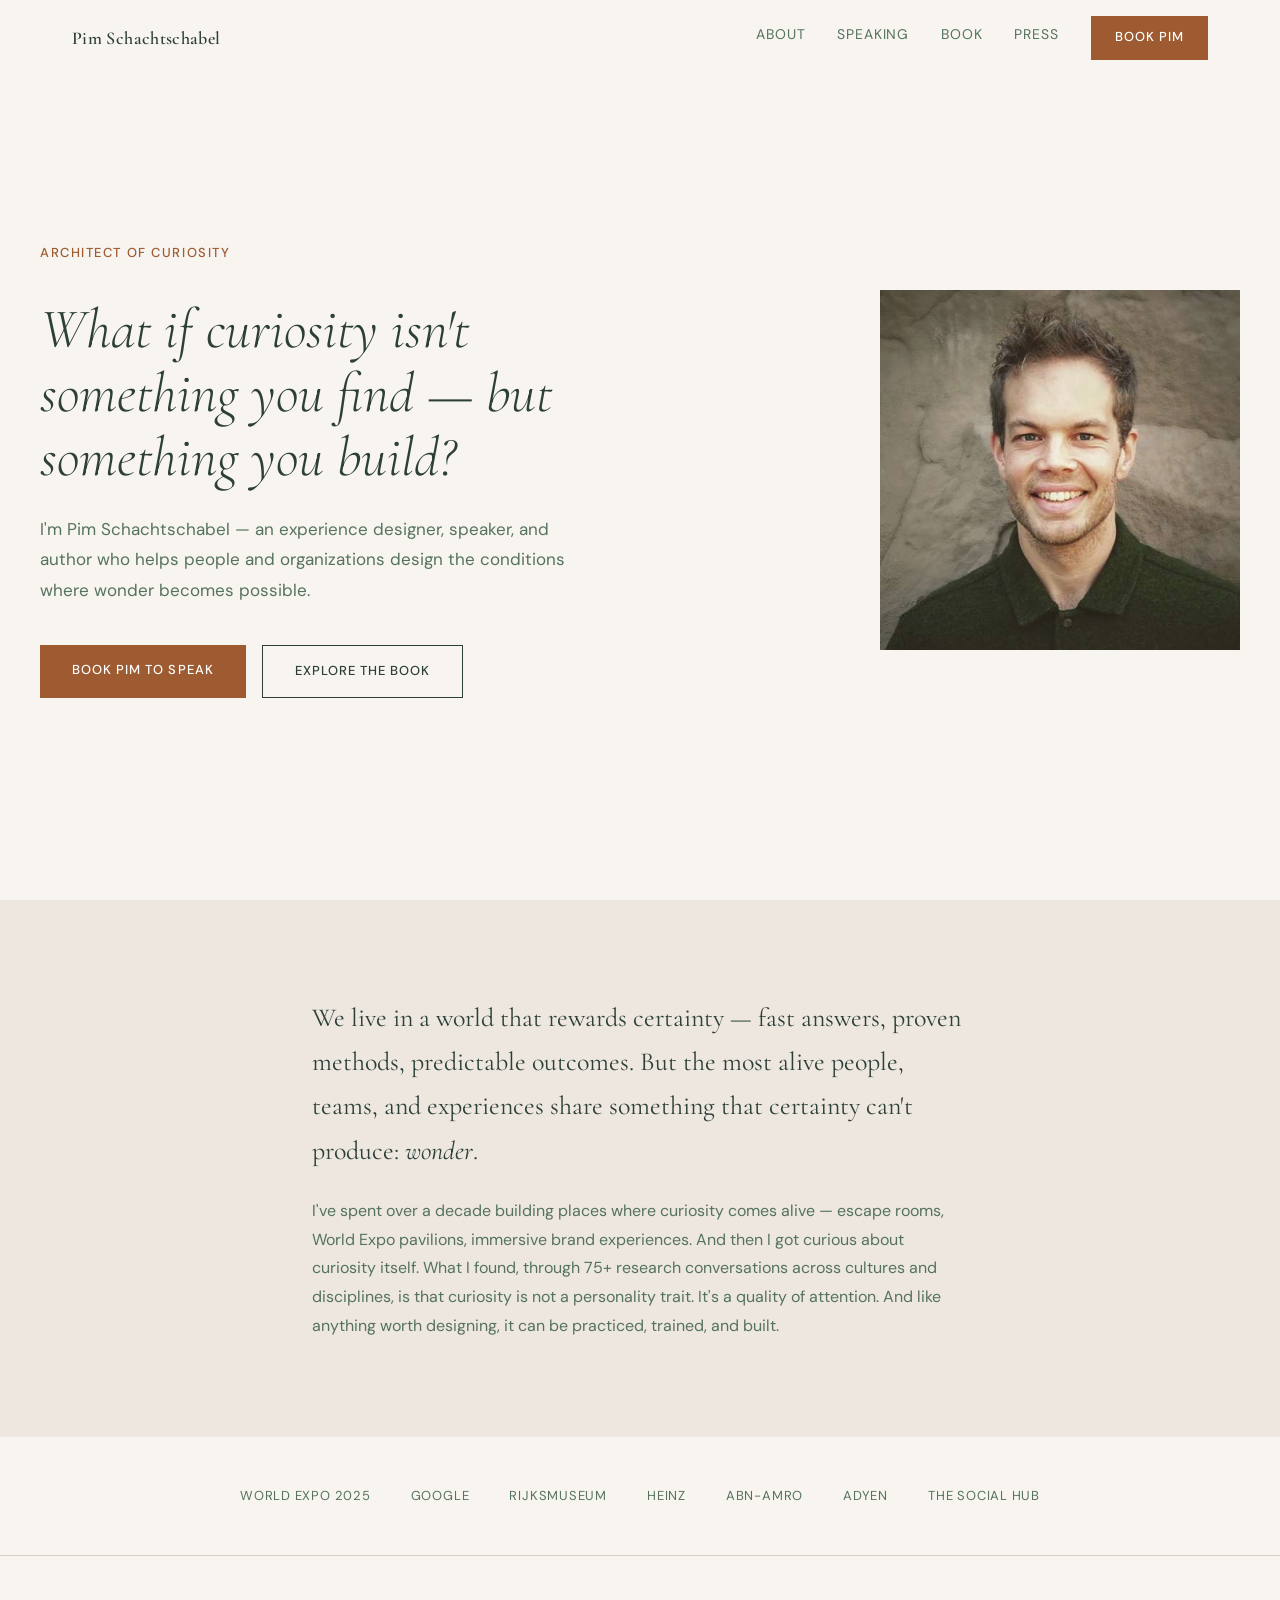
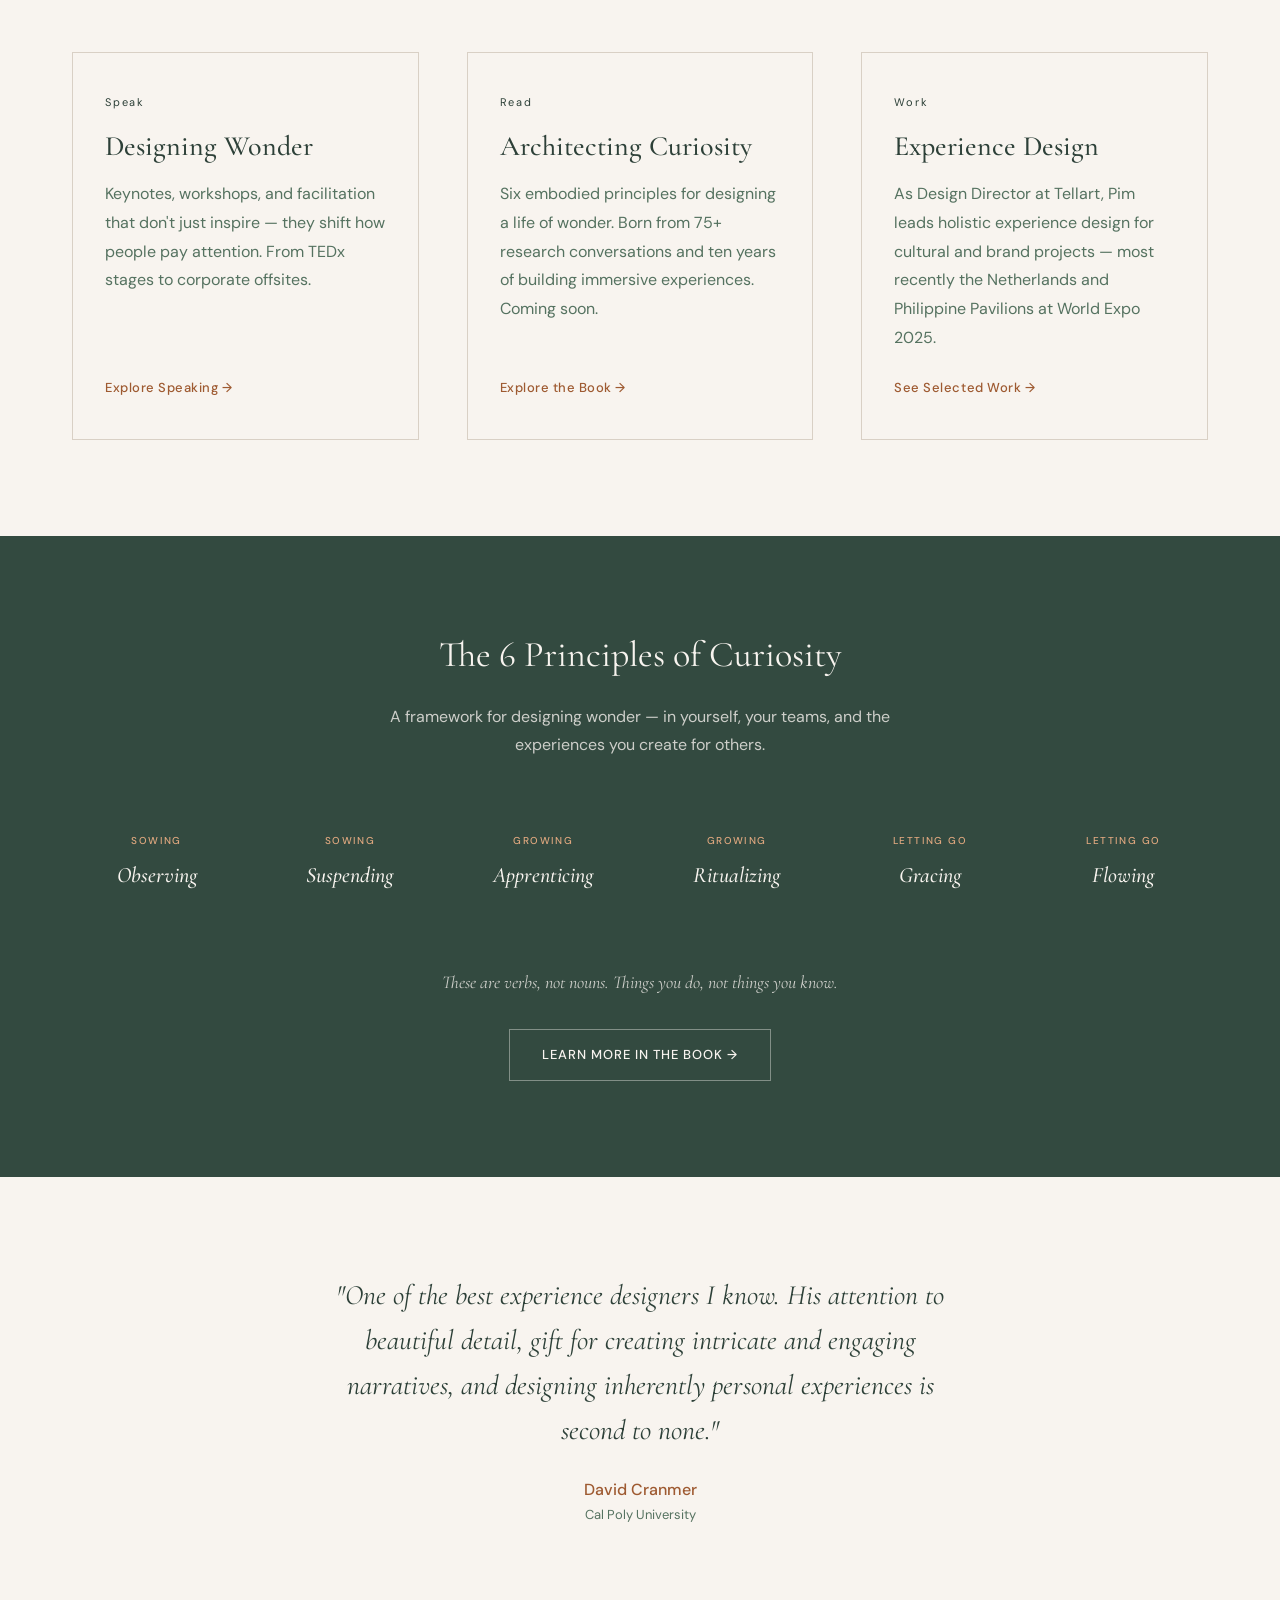
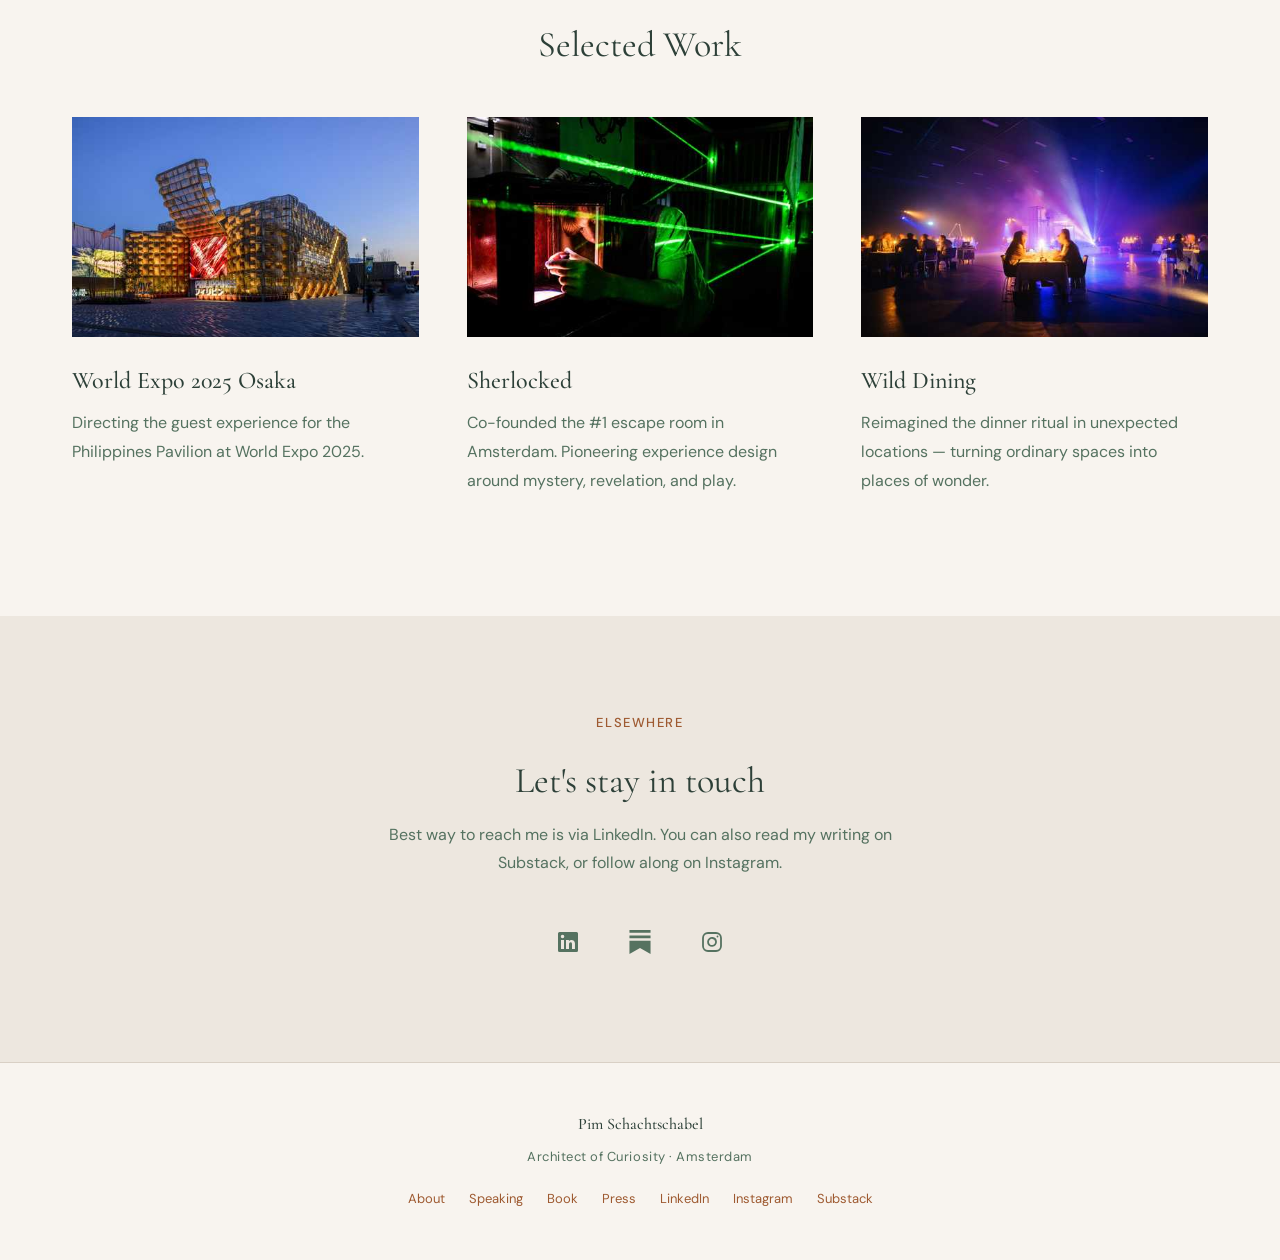
==== commit 47e96c46: "update" ====
--- a/index.html
+++ b/index.html
@@ -1,883 +1,42 @@
 <!DOCTYPE html>
-<html lang="en">
+<html lang="en" class="no-js">
 <head>
   <meta charset="UTF-8">
   <meta name="viewport" content="width=device-width, initial-scale=1.0">
   <title>Pim Schachtschabel — Architect of Curiosity</title>
   <meta name="description" content="Pim Schachtschabel is an experience designer, speaker, and author who helps people and organizations design the conditions where wonder becomes possible.">
+  <link rel="canonical" href="https://pimschachtschabel.github.io/">
+
+  <meta property="og:type" content="website">
+  <meta property="og:site_name" content="Pim Schachtschabel">
+  <meta property="og:title" content="Pim Schachtschabel — Architect of Curiosity">
+  <meta property="og:description" content="Experience designer, speaker, and author. Helping people and organizations design the conditions where wonder becomes possible.">
+  <meta property="og:url" content="https://pimschachtschabel.github.io/">
+  <meta property="og:image" content="https://pimschachtschabel.github.io/images/portrait.jpg">
+  <meta property="og:image:width" content="500">
+  <meta property="og:image:height" content="500">
+  <meta property="og:image:alt" content="Portrait of Pim Schachtschabel">
+  <meta name="twitter:card" content="summary">
+
+  <link rel="icon" href="favicon.svg" type="image/svg+xml">
   <link rel="preconnect" href="https://fonts.googleapis.com">
   <link rel="preconnect" href="https://fonts.gstatic.com" crossorigin>
   <link href="https://fonts.googleapis.com/css2?family=Cormorant+Garamond:ital,wght@0,300;0,400;0,500;0,600;0,700;1,400;1,500&family=DM+Sans:ital,wght@0,300;0,400;0,500;0,600;1,400&display=swap" rel="stylesheet">
-  <style>
-    /* ========== DESIGN TOKENS ========== */
-    :root {
-      /* Colors — semantic naming (Primer pattern) */
-      --color-bg-default: #F8F4EF;
-      --color-bg-subtle: #EDE7DF;
-      --color-bg-emphasis: #334A40;
-      --color-bg-emphasis-alt: #3F5A4E;
-      --color-fg-default: #2D4038;
-      --color-fg-muted: #64806F;
-      --color-fg-on-emphasis: #F8F4EF;
-      --color-accent: #B86B3D;
-      --color-accent-hover: #D4956A;
-      --color-border-default: #D9D0C5;
-      --color-white: #FFFFFF;
-
-      /* Spacing — base-8 scale */
-      --space-0: 0;
-      --space-1: 0.25rem;   /* 4px */
-      --space-2: 0.5rem;    /* 8px */
-      --space-3: 1rem;      /* 16px */
-      --space-4: 1.5rem;    /* 24px */
-      --space-5: 2rem;      /* 32px */
-      --space-6: 2.5rem;    /* 40px */
-      --space-7: 3rem;      /* 48px */
-      --space-8: 4rem;      /* 64px */
-      --space-9: 6rem;      /* 96px */
-
-      /* Typography */
-      --font-serif: 'Cormorant Garamond', Georgia, 'Times New Roman', serif;
-      --font-sans: 'DM Sans', -apple-system, BlinkMacSystemFont, 'Segoe UI', Helvetica, Arial, sans-serif;
-      --font-size-xs: 0.75rem;     /* 12px */
-      --font-size-sm: 0.8125rem;   /* 13px */
-      --font-size-base: 1rem;      /* 16px */
-      --font-size-md: 1.0625rem;   /* 17px */
-      --font-size-lg: 1.125rem;    /* 18px */
-      --font-size-xl: 1.375rem;    /* 22px */
-      --font-size-2xl: 1.75rem;    /* 28px */
-      --font-size-3xl: 2rem;       /* 32px */
-      --font-size-4xl: 2.5rem;     /* 40px */
-      --font-size-display: clamp(2rem, 5vw, 3.5rem);
-      --font-size-hero: clamp(2.5rem, 7vw, 4.5rem);
-      --line-height-tight: 1.15;
-      --line-height-snug: 1.3;
-      --line-height-normal: 1.7;
-      --line-height-relaxed: 1.8;
-
-      /* Layout */
-      --max-width-content: 75rem;  /* 1200px */
-      --max-width-narrow: 42.5rem; /* 680px */
-      --max-width-medium: 50rem;   /* 800px */
-      --max-width-prose: 45rem;    /* 720px */
-      --padding-page: var(--space-3);  /* 16px default, overridden at breakpoints */
-      --section-padding-y: var(--space-8);
-
-      /* Transitions */
-      --duration-fast: 0.2s;
-      --duration-normal: 0.3s;
-      --duration-slow: 0.7s;
-      --ease-default: ease;
-    }
-
-    /* ========== RESPONSIVE TOKENS ========== */
-    @media (min-width: 768px) {
-      :root {
-        --padding-page: var(--space-5);  /* 32px */
-        --section-padding-y: var(--space-9);
-      }
-    }
-    @media (min-width: 1400px) {
-      :root {
-        --padding-page: var(--space-7);  /* 48px */
-      }
-    }
-
-    /* ========== RESET & BASE ========== */
-    *, *::before, *::after { margin: 0; padding: 0; box-sizing: border-box; }
-    html { scroll-behavior: smooth; -webkit-text-size-adjust: 100%; }
-
-    @media (prefers-reduced-motion: reduce) {
-      html { scroll-behavior: auto; }
-      *, *::before, *::after {
-        animation-duration: 0.01ms !important;
-        transition-duration: 0.01ms !important;
-      }
-    }
-
-    body {
-      font-family: var(--font-sans);
-      font-size: var(--font-size-base);
-      line-height: var(--line-height-normal);
-      color: var(--color-fg-default);
-      background: var(--color-bg-default);
-      -webkit-font-smoothing: antialiased;
-    }
-
-    ::selection { background: var(--color-accent-hover); color: var(--color-white); }
-
-    img { max-width: 100%; height: auto; display: block; }
-
-    a { color: var(--color-accent); text-decoration: none; transition: color var(--duration-fast); }
-    a:hover { color: var(--color-accent-hover); }
-
-    /* Focus styles (Primer: visible focus ring) */
-    :focus-visible {
-      outline: 2px solid var(--color-accent);
-      outline-offset: 2px;
-    }
-
-    /* ========== SKIP LINK (Accessibility) ========== */
-    .skip-link {
-      position: absolute;
-      top: -100%;
-      left: var(--space-3);
-      padding: var(--space-2) var(--space-3);
-      background: var(--color-accent);
-      color: var(--color-white);
-      font-size: var(--font-size-sm);
-      font-weight: 500;
-      z-index: 200;
-      transition: top var(--duration-fast);
-    }
-    .skip-link:focus {
-      top: var(--space-2);
-    }
-
-    /* ========== LAYOUT UTILITIES ========== */
-    .container {
-      max-width: var(--max-width-content);
-      margin-inline: auto;
-      padding-inline: var(--padding-page);
-    }
-    .container--narrow { max-width: var(--max-width-narrow); }
-    .container--medium { max-width: var(--max-width-medium); }
-    .container--prose  { max-width: var(--max-width-prose); }
-
-    .section {
-      padding-block: var(--section-padding-y);
-      padding-inline: var(--padding-page);
-    }
-
-    /* ========== TYPOGRAPHY ========== */
-    .text-label {
-      font-family: var(--font-sans);
-      font-size: var(--font-size-sm);
-      font-weight: 500;
-      letter-spacing: 0.12em;
-      text-transform: uppercase;
-      color: var(--color-accent);
-    }
-    .text-label--light { color: var(--color-accent-hover); }
-    .text-label--small {
-      font-size: 0.6875rem;
-      letter-spacing: 0.16em;
-    }
-
-    .heading-display {
-      font-family: var(--font-serif);
-      font-size: var(--font-size-display);
-      font-weight: 300;
-      line-height: var(--line-height-tight);
-      color: var(--color-fg-default);
-      font-style: italic;
-    }
-
-    .heading-hero {
-      font-family: var(--font-serif);
-      font-size: var(--font-size-hero);
-      font-weight: 300;
-      line-height: 1.1;
-      color: var(--color-fg-default);
-    }
-
-    .heading-section {
-      font-family: var(--font-serif);
-      font-size: clamp(1.75rem, 3vw, 2.25rem);
-      font-weight: 400;
-      line-height: var(--line-height-snug);
-      color: var(--color-fg-default);
-    }
-
-    .heading-card {
-      font-family: var(--font-serif);
-      font-size: var(--font-size-2xl);
-      font-weight: 500;
-      line-height: var(--line-height-snug);
-      color: var(--color-fg-default);
-    }
-
-    .heading-subsection {
-      font-family: var(--font-serif);
-      font-size: var(--font-size-xl);
-      font-weight: 500;
-      line-height: var(--line-height-snug);
-      color: var(--color-fg-default);
-    }
-
-    .text-lead {
-      font-family: var(--font-serif);
-      font-size: clamp(1.25rem, 3vw, 1.625rem);
-      line-height: var(--line-height-normal);
-      color: var(--color-fg-default);
-    }
-
-    .text-body {
-      font-family: var(--font-sans);
-      font-size: var(--font-size-base);
-      line-height: var(--line-height-relaxed);
-      color: var(--color-fg-muted);
-      max-width: 75ch;
-    }
-
-    .text-body--large {
-      font-size: var(--font-size-md);
-    }
-
-    .text-quote {
-      font-family: var(--font-serif);
-      font-style: italic;
-      font-size: clamp(1.25rem, 3vw, 1.75rem);
-      line-height: 1.6;
-      color: var(--color-fg-default);
-    }
-
-    .text-caption {
-      font-family: var(--font-serif);
-      font-size: var(--font-size-lg);
-      font-style: italic;
-      line-height: var(--line-height-normal);
-    }
-
-    /* ========== BUTTONS ========== */
-    .btn {
-      display: inline-block;
-      padding: 0.875rem 2rem;
-      font-family: var(--font-sans);
-      font-size: var(--font-size-sm);
-      font-weight: 500;
-      letter-spacing: 0.08em;
-      text-transform: uppercase;
-      cursor: pointer;
-      transition: all var(--duration-normal);
-      border: none;
-      min-height: 2.75rem; /* 44px touch target */
-    }
-    .btn--primary {
-      background: var(--color-accent);
-      color: var(--color-white);
-    }
-    .btn--primary:hover { background: var(--color-accent-hover); }
-    .btn--secondary {
-      background: transparent;
-      color: var(--color-fg-default);
-      border: 1.5px solid var(--color-fg-default);
-    }
-    .btn--secondary:hover {
-      color: var(--color-accent);
-      border-color: var(--color-accent);
-    }
-    .btn--ghost {
-      background: transparent;
-      color: var(--color-fg-on-emphasis);
-      border: 1px solid rgba(248,244,239,0.4);
-      padding: 0.875rem 2rem;
-    }
-    .btn--ghost:hover {
-      border-color: var(--color-accent-hover);
-      color: var(--color-accent-hover);
-    }
-
-    /* ========== NAV ========== */
-    .nav {
-      position: fixed;
-      top: 0; left: 0; right: 0;
-      z-index: 100;
-      border-bottom: 1px solid transparent;
-      transition: background var(--duration-normal), border-color var(--duration-normal), backdrop-filter var(--duration-normal);
-    }
-    .nav--scrolled {
-      background: rgba(248,244,239,0.95);
-      backdrop-filter: blur(10px);
-      -webkit-backdrop-filter: blur(10px);
-      border-bottom-color: var(--color-border-default);
-    }
-    .nav__inner {
-      max-width: var(--max-width-content);
-      margin-inline: auto;
-      padding: var(--space-3) var(--padding-page);
-      display: flex;
-      justify-content: space-between;
-      align-items: center;
-    }
-    .nav__logo {
-      font-family: var(--font-serif);
-      font-size: var(--font-size-lg);
-      font-weight: 600;
-      color: var(--color-fg-default);
-      letter-spacing: 0.02em;
-      background: none;
-      border: none;
-      cursor: pointer;
-      padding: 0;
-    }
-    .nav__links {
-      display: flex;
-      gap: var(--space-5);
-      align-items: center;
-      list-style: none;
-    }
-    .nav__link {
-      font-family: var(--font-sans);
-      font-size: 0.875rem;
-      font-weight: 400;
-      color: var(--color-fg-muted);
-      letter-spacing: 0.06em;
-      text-transform: uppercase;
-      background: none;
-      border: none;
-      border-bottom: 2px solid transparent;
-      padding-bottom: var(--space-1);
-      cursor: pointer;
-      transition: all var(--duration-normal);
-      min-height: 2.75rem;
-      display: inline-flex;
-      align-items: center;
-    }
-    .nav__link:hover, .nav__link--active {
-      color: var(--color-accent);
-      border-bottom-color: var(--color-accent);
-    }
-    .nav__cta {
-      padding: 0.625rem 1.5rem;
-      font-size: var(--font-size-sm);
-      min-height: 2.75rem;
-    }
-
-    /* Hamburger */
-    .nav__hamburger {
-      display: none;
-      background: none;
-      border: none;
-      cursor: pointer;
-      padding: var(--space-2);
-      min-height: 2.75rem;
-      min-width: 2.75rem;
-      align-items: center;
-      justify-content: center;
-    }
-    .nav__hamburger-line {
-      display: block;
-      width: 1.5rem;
-      height: 2px;
-      background: var(--color-fg-default);
-      transition: all var(--duration-normal);
-    }
-    .nav__hamburger-line + .nav__hamburger-line { margin-top: 6px; }
-    .nav__hamburger[aria-expanded="true"] .nav__hamburger-line:nth-child(1) {
-      transform: rotate(45deg) translate(4px, 4px);
-    }
-    .nav__hamburger[aria-expanded="true"] .nav__hamburger-line:nth-child(2) {
-      opacity: 0;
-    }
-    .nav__hamburger[aria-expanded="true"] .nav__hamburger-line:nth-child(3) {
-      transform: rotate(-45deg) translate(5px, -5px);
-    }
-
-    /* Mobile nav */
-    .nav__mobile-menu {
-      display: none;
-      background: var(--color-bg-default);
-      padding: var(--space-3) var(--padding-page) var(--space-5);
-      border-bottom: 1px solid var(--color-border-default);
-      list-style: none;
-    }
-    .nav__mobile-menu.is-open { display: block; }
-    .nav__mobile-link {
-      display: block;
-      width: 100%;
-      text-align: left;
-      background: none;
-      border: none;
-      border-bottom: 1px solid var(--color-border-default);
-      font-family: var(--font-sans);
-      font-size: var(--font-size-base);
-      color: var(--color-fg-default);
-      padding: 0.75rem 0;
-      cursor: pointer;
-      min-height: 2.75rem;
-    }
-    .nav__mobile-link--active { color: var(--color-accent); }
-
-    @media (max-width: 767px) {
-      .nav__links { display: none; }
-      .nav__hamburger { display: flex; }
-    }
-
-    /* ========== SCROLL REVEAL ========== */
-    .reveal {
-      opacity: 0;
-      transform: translateY(1.5rem);
-      transition: opacity var(--duration-slow) var(--ease-default),
-                  transform var(--duration-slow) var(--ease-default);
-    }
-    .reveal.is-visible {
-      opacity: 1;
-      transform: translateY(0);
-    }
-    .reveal--d1 { transition-delay: 0.1s; }
-    .reveal--d2 { transition-delay: 0.2s; }
-    .reveal--d3 { transition-delay: 0.3s; }
-    .reveal--d4 { transition-delay: 0.45s; }
-    .reveal--d5 { transition-delay: 0.6s; }
-
-    @media (prefers-reduced-motion: reduce) {
-      .reveal { opacity: 1; transform: none; transition: none; }
-    }
-
-    /* ========== PAGE VISIBILITY ========== */
-    .page { display: none; }
-    .page.is-active { display: block; }
-
-    /* ========== HERO ========== */
-    .hero {
-      min-height: 100vh;
-      min-height: 100dvh;
-      display: flex;
-      align-items: center;
-      padding: 7.5rem var(--padding-page) 5rem;
-    }
-    .hero__inner {
-      max-width: var(--max-width-content);
-      margin-inline: auto;
-      width: 100%;
-      display: grid;
-      gap: var(--space-8);
-      align-items: center;
-    }
-    .hero__text { max-width: 33rem; }
-    .hero__text > * + * { margin-top: var(--space-4); }
-    .hero__text .heading-display { margin-top: var(--space-5); }
-    .hero__actions {
-      display: flex;
-      gap: var(--space-3);
-      flex-wrap: wrap;
-      margin-top: var(--space-6);
-    }
-    .hero__image {
-      width: clamp(16rem, 30vw, 22.5rem);
-      height: clamp(16rem, 30vw, 22.5rem);
-      object-fit: cover;
-      filter: contrast(1.02) saturate(0.95);
-    }
-
-    @media (min-width: 768px) {
-      .hero__inner {
-        grid-template-columns: 1fr auto;
-      }
-    }
-
-    /* ========== SECTION BACKGROUNDS ========== */
-    .bg-subtle  { background: var(--color-bg-subtle); }
-    .bg-emphasis { background: var(--color-bg-emphasis); color: var(--color-fg-on-emphasis); }
-    .bg-emphasis .text-body { color: rgba(248,244,239,0.7); }
-    .bg-emphasis .heading-section,
-    .bg-emphasis .heading-card,
-    .bg-emphasis .heading-subsection { color: var(--color-fg-on-emphasis); }
-
-    /* ========== CREDENTIALS BAR ========== */
-    .credentials {
-      padding-block: var(--space-7);
-      padding-inline: var(--padding-page);
-      border-bottom: 1px solid var(--color-border-default);
-    }
-    .credentials__list {
-      max-width: var(--max-width-content);
-      margin-inline: auto;
-      display: flex;
-      justify-content: center;
-      flex-wrap: wrap;
-      gap: var(--space-3) var(--space-6);
-      list-style: none;
-    }
-    .credentials__item {
-      font-size: var(--font-size-sm);
-      font-weight: 400;
-      letter-spacing: 0.06em;
-      color: var(--color-fg-muted);
-      text-transform: uppercase;
-    }
-
-    /* ========== CARD GRID ========== */
-    .card-grid {
-      display: grid;
-      gap: var(--space-7);
-    }
-    @media (min-width: 768px) {
-      .card-grid--2 { grid-template-columns: repeat(2, 1fr); }
-      .card-grid--3 { grid-template-columns: repeat(2, 1fr); }
-    }
-    @media (min-width: 1024px) {
-      .card-grid--3 { grid-template-columns: repeat(3, 1fr); }
-    }
-
-    /* ========== PILLAR CARDS ========== */
-    .pillar-card {
-      padding: var(--space-6) var(--space-5);
-      border: 1px solid var(--color-border-default);
-      display: flex;
-      flex-direction: column;
-      height: 100%;
-      transition: border-color var(--duration-normal);
-    }
-    .pillar-card:hover { border-color: var(--color-accent); }
-    .pillar-card > * + * { margin-top: var(--space-3); }
-    .pillar-card__body { flex: 1; }
-    .pillar-card__cta {
-      background: none;
-      border: none;
-      cursor: pointer;
-      font-family: var(--font-sans);
-      font-size: var(--font-size-sm);
-      font-weight: 500;
-      color: var(--color-accent);
-      letter-spacing: 0.04em;
-      text-align: left;
-      padding: 0;
-      margin-top: var(--space-4);
-    }
-
-    /* ========== PRINCIPLES GRID ========== */
-    .principles-grid {
-      display: grid;
-      grid-template-columns: repeat(2, 1fr);
-      gap: var(--space-4);
-    }
-    @media (min-width: 768px) {
-      .principles-grid { grid-template-columns: repeat(3, 1fr); }
-    }
-    @media (min-width: 1024px) {
-      .principles-grid { grid-template-columns: repeat(6, 1fr); }
-    }
-    .principle-item { padding: var(--space-4) var(--space-2); text-align: center; }
-    .principle-item__stage {
-      font-family: var(--font-sans);
-      font-size: 0.625rem;
-      font-weight: 500;
-      letter-spacing: 0.14em;
-      text-transform: uppercase;
-      color: var(--color-accent-hover);
-      margin-bottom: var(--space-2);
-    }
-    .principle-item__name {
-      font-family: var(--font-serif);
-      font-size: var(--font-size-xl);
-      font-weight: 500;
-      font-style: italic;
-    }
-
-    /* ========== PRESS CARDS ========== */
-    .press-grid {
-      display: grid;
-      gap: var(--space-4);
-      grid-template-columns: 1fr;
-    }
-    @media (min-width: 768px) {
-      .press-grid { grid-template-columns: repeat(2, 1fr); gap: var(--space-5); }
-    }
-    @media (min-width: 1024px) {
-      .press-grid { grid-template-columns: repeat(3, 1fr); }
-    }
-    .press-card {
-      display: flex;
-      flex-direction: column;
-      gap: var(--space-3);
-      padding: var(--space-5);
-      background: var(--color-bg-default);
-      border: 1px solid var(--color-border-default);
-      border-radius: 1rem;
-      color: inherit;
-      text-decoration: none;
-      transition: transform var(--duration-fast), box-shadow var(--duration-fast), border-color var(--duration-fast);
-      position: relative;
-    }
-    .press-card:hover,
-    .press-card:focus-visible {
-      transform: translateY(-3px);
-      border-color: var(--color-accent);
-      box-shadow: 0 0.75rem 1.5rem rgba(45, 64, 56, 0.08);
-    }
-    .press-card__tag {
-      font-family: var(--font-sans);
-      font-size: 0.6875rem;
-      font-weight: 600;
-      letter-spacing: 0.12em;
-      text-transform: uppercase;
-      color: var(--color-accent);
-    }
-    .press-card__title {
-      font-family: var(--font-serif);
-      font-size: 1.375rem;
-      font-weight: 500;
-      line-height: 1.3;
-      color: var(--color-fg-default);
-      margin: 0;
-    }
-    .press-card__meta {
-      font-family: var(--font-sans);
-      font-size: 0.8125rem;
-      color: var(--color-fg-muted);
-      margin-top: auto;
-      display: flex;
-      align-items: center;
-      gap: var(--space-2);
-    }
-    .press-card__arrow {
-      width: 0.9rem;
-      height: 0.9rem;
-      flex-shrink: 0;
-      transition: transform var(--duration-fast);
-    }
-    .press-card:hover .press-card__arrow,
-    .press-card:focus-visible .press-card__arrow {
-      transform: translate(2px, -2px);
-    }
-
-    /* ========== WORK CARDS ========== */
-    .work-card { overflow: hidden; cursor: pointer; }
-    .work-card__image-wrap { overflow: hidden; height: 13.75rem; }
-    .work-card__image {
-      width: 100%;
-      height: 100%;
-      object-fit: cover;
-      transition: transform 0.5s ease;
-    }
-    .work-card:hover .work-card__image { transform: scale(1.05); }
-    .work-card__body { padding: var(--space-4) 0; }
-    .work-card__title {
-      font-family: var(--font-serif);
-      font-size: 1.5rem;
-      font-weight: 500;
-      color: var(--color-fg-default);
-      margin-bottom: var(--space-2);
-    }
-
-    /* ========== ELSEWHERE ========== */
-    .elsewhere__links {
-      list-style: none;
-      display: flex;
-      flex-wrap: wrap;
-      gap: var(--space-4);
-      justify-content: center;
-      padding: 0;
-      margin: 0;
-    }
-    .social-icon {
-      display: inline-flex;
-      align-items: center;
-      justify-content: center;
-      width: 3rem;
-      height: 3rem;
-      border-radius: 50%;
-      color: var(--color-fg-muted);
-      background: transparent;
-      transition: color var(--duration-fast), background-color var(--duration-fast), transform var(--duration-fast);
-    }
-    .social-icon svg {
-      width: 1.5rem;
-      height: 1.5rem;
-      display: block;
-    }
-    .social-icon:hover,
-    .social-icon:focus-visible {
-      color: var(--color-accent);
-      background: var(--color-bg-default);
-      transform: translateY(-2px);
-    }
-
-    /* ========== SPEAKING HERO ========== */
-    .speaking-hero { position: relative; overflow: hidden; }
-    .speaking-hero__image {
-      width: 100%;
-      height: 26.25rem;
-      object-fit: cover;
-      object-position: center 30%;
-      filter: brightness(0.6);
-    }
-    .speaking-hero__overlay {
-      position: absolute;
-      inset: 0;
-      display: flex;
-      align-items: flex-end;
-      padding: var(--space-7) var(--padding-page);
-      background: linear-gradient(to top, rgba(51,74,64,0.9) 0%, transparent 60%);
-    }
-    .speaking-hero__text { max-width: 43.75rem; }
-    .speaking-hero__text .heading-display { color: var(--color-fg-on-emphasis); }
-
-    /* ========== TALK CARDS ========== */
-    .talk { border-top: 1px solid var(--color-border-default); padding: var(--space-7) 0; }
-    .talk__num {
-      font-family: var(--font-sans);
-      font-size: var(--font-size-xs);
-      font-weight: 500;
-      color: var(--color-accent);
-      letter-spacing: 0.1em;
-    }
-    .talk__title {
-      font-family: var(--font-serif);
-      font-size: clamp(1.5rem, 3vw, 1.875rem);
-      font-weight: 500;
-      color: var(--color-fg-default);
-      margin: var(--space-2) 0 var(--space-1);
-      line-height: var(--line-height-snug);
-    }
-    .talk__subtitle {
-      font-family: var(--font-serif);
-      font-size: var(--font-size-lg);
-      font-style: italic;
-      color: var(--color-fg-muted);
-      margin-bottom: var(--space-4);
-    }
-    .talk__audience {
-      font-family: var(--font-sans);
-      font-size: var(--font-size-sm);
-      color: var(--color-accent);
-      font-style: italic;
-      margin-top: var(--space-3);
-    }
-
-    /* ========== TESTIMONIALS ========== */
-    .testimonial {
-      border-left: 2px solid var(--color-accent-hover);
-      padding-left: var(--space-5);
-      margin-bottom: var(--space-7);
-    }
-    .testimonial__quote {
-      font-family: var(--font-serif);
-      font-size: clamp(1.125rem, 2vw, 1.25rem);
-      font-style: italic;
-      line-height: 1.6;
-      margin-bottom: var(--space-3);
-    }
-    .testimonial__author {
-      font-family: var(--font-sans);
-      font-size: 0.875rem;
-      font-weight: 500;
-      color: var(--color-accent-hover);
-    }
-    .testimonial__role {
-      font-family: var(--font-sans);
-      font-size: var(--font-size-sm);
-      color: rgba(248,244,239,0.5);
-    }
-
-    /* ========== BOOK PAGE ========== */
-    .book-title {
-      font-family: var(--font-serif);
-      font-size: clamp(2.5rem, 7vw, 4.5rem);
-      font-weight: 300;
-      color: var(--color-fg-default);
-      line-height: 1.1;
-    }
-    .book-tintype {
-      width: 15rem;
-      height: auto;
-      margin: var(--space-7) auto;
-      filter: sepia(0.25) contrast(1.05);
-      box-shadow: 8px 12px 32px rgba(42,33,24,0.15);
-    }
-
-    /* Principle boxes on book page */
-    .principle-box {
-      padding: var(--space-5);
-      border: 1px solid var(--color-border-default);
-    }
-    .principle-box__name {
-      font-family: var(--font-serif);
-      font-size: 1.625rem;
-      font-weight: 500;
-      font-style: italic;
-      color: var(--color-fg-default);
-      margin-bottom: var(--space-2);
-    }
-
-    /* ========== ABOUT PAGE ========== */
-    .about-para {
-      font-family: var(--font-sans);
-      font-size: var(--font-size-base);
-      line-height: var(--line-height-relaxed);
-      color: var(--color-fg-muted);
-      margin-bottom: var(--space-4);
-    }
-    .about-para--lead {
-      font-family: var(--font-serif);
-      font-size: 1.5rem;
-      font-weight: 500;
-      font-style: italic;
-      color: var(--color-fg-default);
-    }
-    .about-para--break {
-      font-size: 1.25rem;
-      font-weight: 500;
-      font-style: italic;
-      color: var(--color-fg-default);
-      margin-top: var(--space-2);
-    }
-
-    /* ========== FOOTER ========== */
-    .site-footer {
-      border-top: 1px solid var(--color-border-default);
-      padding: var(--space-7) var(--padding-page);
-      text-align: center;
-    }
-    .site-footer__name {
-      font-family: var(--font-serif);
-      font-size: var(--font-size-base);
-      font-weight: 500;
-      color: var(--color-fg-default);
-      margin-bottom: var(--space-2);
-    }
-    .site-footer__tagline {
-      font-family: var(--font-sans);
-      font-size: var(--font-size-sm);
-      color: var(--color-fg-muted);
-      margin-bottom: var(--space-3);
-      letter-spacing: 0.04em;
-    }
-    .site-footer__links {
-      display: flex;
-      gap: var(--space-4);
-      justify-content: center;
-      list-style: none;
-    }
-    .site-footer__links a {
-      font-size: var(--font-size-sm);
-    }
-
-    /* ========== UTILITY ========== */
-    .text-center { text-align: center; }
-    .mx-auto { margin-inline: auto; }
-    .mt-2 { margin-top: var(--space-2); }
-    .mt-3 { margin-top: var(--space-3); }
-    .mt-4 { margin-top: var(--space-4); }
-    .mt-5 { margin-top: var(--space-5); }
-    .mt-6 { margin-top: var(--space-6); }
-    .mt-7 { margin-top: var(--space-7); }
-    .mt-8 { margin-top: var(--space-8); }
-    .mb-3 { margin-bottom: var(--space-3); }
-    .mb-4 { margin-bottom: var(--space-4); }
-    .mb-5 { margin-bottom: var(--space-5); }
-    .mb-7 { margin-bottom: var(--space-7); }
-    .mb-8 { margin-bottom: var(--space-8); }
-    .max-w-narrow { max-width: var(--max-width-narrow); }
-    .max-w-medium { max-width: var(--max-width-medium); }
-  </style>
+  <link rel="stylesheet" href="styles.css">
 </head>
 <body>
-  <!-- Skip link for accessibility -->
   <a href="#content" class="skip-link">Skip to content</a>
 
   <!-- ========== NAV ========== -->
-  <nav class="nav" role="navigation" aria-label="Main navigation">
+  <nav class="nav" aria-label="Main">
     <div class="nav__inner">
-      <button class="nav__logo" data-nav="home">Pim Schachtschabel</button>
+      <a class="nav__logo" href="index.html">Pim Schachtschabel</a>
       <ul class="nav__links">
-        <li><button class="nav__link" data-nav="about">About</button></li>
-        <li><button class="nav__link" data-nav="speaking">Speaking</button></li>
-        <li><button class="nav__link" data-nav="book">Book</button></li>
-        <li><button class="nav__link" data-nav="press">Press</button></li>
-        <li><button class="btn btn--primary nav__cta" data-nav="speaking">Book Pim</button></li>
+        <li><a class="nav__link" href="about.html">About</a></li>
+        <li><a class="nav__link" href="speaking.html">Speaking</a></li>
+        <li><a class="nav__link" href="book.html">Book</a></li>
+        <li><a class="nav__link" href="press.html">Press</a></li>
+        <li><a class="btn btn--primary nav__cta" href="speaking.html">Book Pim</a></li>
       </ul>
       <button class="nav__hamburger" aria-label="Toggle menu" aria-expanded="false" aria-controls="mobile-menu">
         <span class="nav__hamburger-line"></span>
@@ -885,611 +44,189 @@
         <span class="nav__hamburger-line"></span>
       </button>
     </div>
-    <ul class="nav__mobile-menu" id="mobile-menu" role="menu">
-      <li role="none"><button class="nav__mobile-link" role="menuitem" data-nav="home">Home</button></li>
-      <li role="none"><button class="nav__mobile-link" role="menuitem" data-nav="about">About</button></li>
-      <li role="none"><button class="nav__mobile-link" role="menuitem" data-nav="speaking">Speaking</button></li>
-      <li role="none"><button class="nav__mobile-link" role="menuitem" data-nav="book">Book</button></li>
-      <li role="none"><button class="nav__mobile-link" role="menuitem" data-nav="press">Press</button></li>
+    <ul class="nav__mobile-menu" id="mobile-menu">
+      <li><a class="nav__mobile-link nav__mobile-link--active" href="index.html" aria-current="page">Home</a></li>
+      <li><a class="nav__mobile-link" href="about.html">About</a></li>
+      <li><a class="nav__mobile-link" href="speaking.html">Speaking</a></li>
+      <li><a class="nav__mobile-link" href="book.html">Book</a></li>
+      <li><a class="nav__mobile-link" href="press.html">Press</a></li>
     </ul>
   </nav>
 
-  <!-- ========== MAIN CONTENT ========== -->
   <main id="content">
 
-    <!-- ==================== HOME PAGE ==================== -->
-    <div id="page-home" class="page is-active">
-
-      <!-- Hero -->
-      <section class="hero">
-        <div class="hero__inner">
-          <div class="hero__text">
-            <div class="reveal">
-              <p class="text-label">Architect of Curiosity</p>
-            </div>
-            <div class="reveal reveal--d1">
-              <h1 class="heading-display">What if curiosity isn't something you find — but something you build?</h1>
-            </div>
-            <div class="reveal reveal--d2">
-              <p class="text-body text-body--large">I'm Pim Schachtschabel — an experience designer, speaker, and author who helps people and organizations design the conditions where wonder becomes possible.</p>
-            </div>
-            <div class="reveal reveal--d3 hero__actions">
-              <button class="btn btn--primary" data-nav="speaking">Book Pim to Speak</button>
-              <button class="btn btn--secondary" data-nav="book">Explore the Book</button>
-            </div>
+    <!-- Hero -->
+    <section class="hero">
+      <div class="hero__inner">
+        <div class="hero__text">
+          <div class="reveal">
+            <p class="text-label">Architect of Curiosity</p>
+          </div>
+          <div class="reveal reveal--d1">
+            <h1 class="heading-display">What if curiosity isn't something you find — but something you build?</h1>
           </div>
           <div class="reveal reveal--d2">
-            <img src="images/portrait.jpg" alt="Pim Schachtschabel" class="hero__image" width="500" height="500" loading="eager">
-          </div>
-        </div>
-      </section>
-
-      <!-- Manifesto -->
-      <section class="section bg-subtle">
-        <div class="container container--prose">
+            <p class="text-body text-body--large">I'm Pim Schachtschabel — an experience designer, speaker, and author who helps people and organizations design the conditions where wonder becomes possible.</p>
+          </div>
+          <div class="reveal reveal--d3 hero__actions">
+            <a class="btn btn--primary" href="speaking.html">Book Pim to Speak</a>
+            <a class="btn btn--secondary" href="book.html">Explore the Book</a>
+          </div>
+        </div>
+        <div class="reveal reveal--d2">
+          <img src="images/portrait.jpg" alt="Pim Schachtschabel" class="hero__image" width="500" height="500" loading="eager" fetchpriority="high">
+        </div>
+      </div>
+    </section>
+
+    <!-- Manifesto -->
+    <section class="section bg-subtle">
+      <div class="container container--prose">
+        <div class="reveal">
+          <p class="text-lead mb-4">We live in a world that rewards certainty — fast answers, proven methods, predictable outcomes. But the most alive people, teams, and experiences share something that certainty can't produce: <em>wonder</em>.</p>
+        </div>
+        <div class="reveal reveal--d1">
+          <p class="text-body">I've spent over a decade building places where curiosity comes alive — escape rooms, World Expo pavilions, immersive brand experiences. And then I got curious about curiosity itself. What I found, through 75+ research conversations across cultures and disciplines, is that curiosity is not a personality trait. It's a quality of attention. And like anything worth designing, it can be practiced, trained, and built.</p>
+        </div>
+      </div>
+    </section>
+
+    <!-- Credentials -->
+    <section class="credentials" aria-label="Selected clients">
+      <ul class="credentials__list">
+        <li class="credentials__item">World Expo 2025</li>
+        <li class="credentials__item">Google</li>
+        <li class="credentials__item">Rijksmuseum</li>
+        <li class="credentials__item">Heinz</li>
+        <li class="credentials__item">ABN-AMRO</li>
+        <li class="credentials__item">Adyen</li>
+        <li class="credentials__item">The Social Hub</li>
+      </ul>
+    </section>
+
+    <!-- Three Pillars -->
+    <section class="section">
+      <div class="container card-grid card-grid--3">
+        <div class="reveal">
+          <article class="pillar-card">
+            <p class="text-label--small">Speak</p>
+            <h2 class="heading-card">Designing Wonder</h2>
+            <p class="text-body pillar-card__body">Keynotes, workshops, and facilitation that don't just inspire — they shift how people pay attention. From TEDx stages to corporate offsites.</p>
+            <a class="pillar-card__cta" href="speaking.html">Explore Speaking &#8594;</a>
+          </article>
+        </div>
+        <div class="reveal reveal--d1">
+          <article class="pillar-card">
+            <p class="text-label--small">Read</p>
+            <h2 class="heading-card">Architecting Curiosity</h2>
+            <p class="text-body pillar-card__body">Six embodied principles for designing a life of wonder. Born from 75+ research conversations and ten years of building immersive experiences. Coming soon.</p>
+            <a class="pillar-card__cta" href="book.html">Explore the Book &#8594;</a>
+          </article>
+        </div>
+        <div class="reveal reveal--d2">
+          <article class="pillar-card">
+            <p class="text-label--small">Work</p>
+            <h2 class="heading-card">Experience Design</h2>
+            <p class="text-body pillar-card__body">As Design Director at Tellart, Pim leads holistic experience design for cultural and brand projects — most recently the Netherlands and Philippine Pavilions at World Expo 2025.</p>
+            <a class="pillar-card__cta" href="#selected-work">See Selected Work &#8594;</a>
+          </article>
+        </div>
+      </div>
+    </section>
+
+    <!-- 6 Principles Preview -->
+    <section class="section bg-emphasis">
+      <div class="container text-center">
+        <div class="reveal">
+          <h2 class="heading-section mb-4">The 6 Principles of Curiosity</h2>
+        </div>
+        <div class="reveal reveal--d1">
+          <p class="text-body mx-auto mb-7" style="max-width:35rem;">A framework for designing wonder — in yourself, your teams, and the experiences you create for others.</p>
+        </div>
+        <div class="principles-grid mb-7">
+          <div class="reveal reveal--d2 principle-item"><p class="principle-item__stage">Sowing</p><p class="principle-item__name">Observing</p></div>
+          <div class="reveal reveal--d2 principle-item"><p class="principle-item__stage">Sowing</p><p class="principle-item__name">Suspending</p></div>
+          <div class="reveal reveal--d3 principle-item"><p class="principle-item__stage">Growing</p><p class="principle-item__name">Apprenticing</p></div>
+          <div class="reveal reveal--d3 principle-item"><p class="principle-item__stage">Growing</p><p class="principle-item__name">Ritualizing</p></div>
+          <div class="reveal reveal--d4 principle-item"><p class="principle-item__stage">Letting Go</p><p class="principle-item__name">Gracing</p></div>
+          <div class="reveal reveal--d4 principle-item"><p class="principle-item__stage">Letting Go</p><p class="principle-item__name">Flowing</p></div>
+        </div>
+        <div class="reveal reveal--d5">
+          <p class="text-caption text-on-emphasis-muted mb-5">These are verbs, not nouns. Things you do, not things you know.</p>
+          <a class="btn btn--ghost" href="book.html">Learn More in the Book &#8594;</a>
+        </div>
+      </div>
+    </section>
+
+    <!-- Testimonial -->
+    <section class="section">
+      <div class="container text-center" style="max-width:43.75rem;">
+        <figure class="reveal">
+          <blockquote class="text-quote mb-4">"One of the best experience designers I know. His attention to beautiful detail, gift for creating intricate and engaging narratives, and designing inherently personal experiences is second to none."</blockquote>
+          <figcaption>
+            <p class="attribution__name">David Cranmer</p>
+            <p class="attribution__role">Cal Poly University</p>
+          </figcaption>
+        </figure>
+      </div>
+    </section>
+
+    <!-- Selected Work -->
+    <section class="section pt-0" id="selected-work">
+      <div class="container">
+        <div class="reveal">
+          <h2 class="heading-section text-center mb-7">Selected Work</h2>
+        </div>
+        <div class="card-grid card-grid--3">
           <div class="reveal">
-            <p class="text-lead mb-4">We live in a world that rewards certainty — fast answers, proven methods, predictable outcomes. But the most alive people, teams, and experiences share something that certainty can't produce: <em>wonder</em>.</p>
+            <article class="work-card">
+              <div class="work-card__image-wrap"><img src="images/expo.jpg" alt="The Philippine Pavilion at World Expo 2025 Osaka" class="work-card__image" width="500" height="333" loading="lazy"></div>
+              <div class="work-card__body"><h3 class="work-card__title">World Expo 2025 Osaka</h3><p class="text-body">Directing the guest experience for the Philippines Pavilion at World Expo 2025.</p></div>
+            </article>
           </div>
           <div class="reveal reveal--d1">
-            <p class="text-body">I've spent over a decade building places where curiosity comes alive — escape rooms, World Expo pavilions, immersive brand experiences. And then I got curious about curiosity itself. What I found, through 75+ research conversations across cultures and disciplines, is that curiosity is not a personality trait. It's a quality of attention. And like anything worth designing, it can be practiced, trained, and built.</p>
-          </div>
-        </div>
-      </section>
-
-      <!-- Credentials -->
-      <section class="credentials">
-        <ul class="credentials__list">
-          <li class="credentials__item">World Expo 2025</li>
-          <li class="credentials__item">Google</li>
-          <li class="credentials__item">Rijksmuseum</li>
-          <li class="credentials__item">Heinz</li>
-          <li class="credentials__item">ABN-AMRO</li>
-          <li class="credentials__item">Adyen</li>
-          <li class="credentials__item">The Social Hub</li>
-        </ul>
-      </section>
-
-      <!-- Three Pillars -->
-      <section class="section">
-        <div class="container card-grid card-grid--3">
-          <div class="reveal">
-            <article class="pillar-card">
-              <p class="text-label--small">Speak</p>
-              <h2 class="heading-card">Designing Wonder</h2>
-              <p class="text-body pillar-card__body">Keynotes, workshops, and facilitation that don't just inspire — they shift how people pay attention. From TEDx stages to corporate offsites.</p>
-              <button class="pillar-card__cta" data-nav="speaking">Explore Speaking &#8594;</button>
+            <article class="work-card">
+              <div class="work-card__image-wrap"><img src="images/sherlocked.jpg" alt="A Sherlocked escape room set" class="work-card__image" width="500" height="333" loading="lazy"></div>
+              <div class="work-card__body"><h3 class="work-card__title">Sherlocked</h3><p class="text-body">Co-founded the #1 escape room in Amsterdam. Pioneering experience design around mystery, revelation, and play.</p></div>
             </article>
           </div>
-          <div class="reveal reveal--d1">
-            <article class="pillar-card">
-              <p class="text-label--small">Read</p>
-              <h2 class="heading-card">Architecting Curiosity</h2>
-              <p class="text-body pillar-card__body">Six embodied principles for designing a life of wonder. Born from 75+ research conversations and ten years of building immersive experiences. Coming soon.</p>
-              <button class="pillar-card__cta" data-nav="book">Explore the Book &#8594;</button>
+          <div class="reveal reveal--d2">
+            <article class="work-card">
+              <div class="work-card__image-wrap"><img src="images/wilddining.jpg" alt="A Wild Dining table set in an unexpected location" class="work-card__image" width="500" height="333" loading="lazy"></div>
+              <div class="work-card__body"><h3 class="work-card__title">Wild Dining</h3><p class="text-body">Reimagined the dinner ritual in unexpected locations — turning ordinary spaces into places of wonder.</p></div>
             </article>
           </div>
-          <div class="reveal reveal--d2">
-            <article class="pillar-card">
-              <p class="text-label--small">Work</p>
-              <h2 class="heading-card">Experience Design</h2>
-              <p class="text-body pillar-card__body">As Design Director at Tellart, Pim leads holistic experience design for cultural and brand projects — most recently the Netherlands and Philippine Pavilions at World Expo 2025.</p>
-              <span class="pillar-card__cta">See Selected Work &#8594;</span>
-            </article>
-          </div>
-        </div>
-      </section>
-
-      <!-- 6 Principles Preview -->
-      <section class="section bg-emphasis">
-        <div class="container text-center">
-          <div class="reveal">
-            <h2 class="heading-section mb-4">The 6 Principles of Curiosity</h2>
-          </div>
-          <div class="reveal reveal--d1">
-            <p class="text-body mx-auto mb-7" style="max-width:35rem;">A framework for designing wonder — in yourself, your teams, and the experiences you create for others.</p>
-          </div>
-          <div class="principles-grid mb-7">
-            <div class="reveal reveal--d2 principle-item"><p class="principle-item__stage">Sowing</p><p class="principle-item__name">Observing</p></div>
-            <div class="reveal reveal--d2 principle-item"><p class="principle-item__stage">Sowing</p><p class="principle-item__name">Suspending</p></div>
-            <div class="reveal reveal--d3 principle-item"><p class="principle-item__stage">Growing</p><p class="principle-item__name">Apprenticing</p></div>
-            <div class="reveal reveal--d3 principle-item"><p class="principle-item__stage">Growing</p><p class="principle-item__name">Ritualizing</p></div>
-            <div class="reveal reveal--d4 principle-item"><p class="principle-item__stage">Letting Go</p><p class="principle-item__name">Gracing</p></div>
-            <div class="reveal reveal--d4 principle-item"><p class="principle-item__stage">Letting Go</p><p class="principle-item__name">Flowing</p></div>
-          </div>
-          <div class="reveal reveal--d5">
-            <p class="text-caption mb-5" style="color:rgba(248,244,239,0.6);">These are verbs, not nouns. Things you do, not things you know.</p>
-            <button class="btn btn--ghost" data-nav="book">Learn More in the Book &#8594;</button>
-          </div>
-        </div>
-      </section>
-
-      <!-- Testimonial -->
-      <section class="section">
-        <div class="container text-center" style="max-width:43.75rem;">
-          <div class="reveal">
-            <p class="text-quote mb-4">"One of the best experience designers I know. His attention to beautiful detail, gift for creating intricate and engaging narratives, and designing inherently personal experiences is second to none."</p>
-            <p style="font-weight:500;color:var(--color-accent);">David Cranmer</p>
-            <p style="font-size:var(--font-size-sm);color:var(--color-fg-muted);">Cal Poly University</p>
-          </div>
-        </div>
-      </section>
-
-      <!-- Selected Work -->
-      <section class="section" style="padding-top:0;">
-        <div class="container">
-          <div class="reveal">
-            <h2 class="heading-section text-center mb-7">Selected Work</h2>
-          </div>
-          <div class="card-grid card-grid--3">
-            <div class="reveal">
-              <article class="work-card">
-                <div class="work-card__image-wrap"><img src="images/expo.jpg" alt="World Expo 2025 Osaka" class="work-card__image" width="600" height="400" loading="lazy"></div>
-                <div class="work-card__body"><h3 class="work-card__title">World Expo 2025 Osaka</h3><p class="text-body">Directing the guest experience for the Philippines Pavilion at World Expo 2025.</p></div>
-              </article>
-            </div>
-            <div class="reveal reveal--d1">
-              <article class="work-card">
-                <div class="work-card__image-wrap"><img src="images/sherlocked.jpg" alt="Sherlocked escape room" class="work-card__image" width="600" height="400" loading="lazy"></div>
-                <div class="work-card__body"><h3 class="work-card__title">Sherlocked</h3><p class="text-body">Co-founded the #1 escape room in Amsterdam. Pioneering experience design around mystery, revelation, and play.</p></div>
-              </article>
-            </div>
-            <div class="reveal reveal--d2">
-              <article class="work-card">
-                <div class="work-card__image-wrap"><img src="images/wilddining.jpg" alt="Wild Dining experience" class="work-card__image" width="600" height="400" loading="lazy"></div>
-                <div class="work-card__body"><h3 class="work-card__title">Wild Dining</h3><p class="text-body">Reimagined the dinner ritual in unexpected locations — turning ordinary spaces into places of wonder.</p></div>
-              </article>
-            </div>
-          </div>
-        </div>
-      </section>
-
-      <!-- Elsewhere -->
-      <section class="section bg-subtle elsewhere">
-        <div class="container" style="max-width:36rem;">
-          <div class="reveal text-center">
-            <p class="text-label mb-4">Elsewhere</p>
-            <h2 class="heading-section mb-3">Let's stay in touch</h2>
-            <p class="text-body mx-auto mb-6">Best way to reach me is via LinkedIn. You can also read my writing on Substack, or follow along on Instagram.</p>
-            <ul class="elsewhere__links">
-              <li>
-                <a class="social-icon" href="https://www.linkedin.com/in/pimschachtschabel" target="_blank" rel="noopener noreferrer" aria-label="LinkedIn">
-                  <svg viewBox="0 0 24 24" aria-hidden="true" focusable="false"><path fill="currentColor" d="M20.5 2h-17A1.5 1.5 0 0 0 2 3.5v17A1.5 1.5 0 0 0 3.5 22h17a1.5 1.5 0 0 0 1.5-1.5v-17A1.5 1.5 0 0 0 20.5 2zM8 19H5v-9h3v9zM6.5 8.25A1.75 1.75 0 1 1 8.3 6.5a1.78 1.78 0 0 1-1.8 1.75zM19 19h-3v-4.74c0-1.42-.6-1.93-1.38-1.93A1.74 1.74 0 0 0 13 14.19a.66.66 0 0 0 0 .14V19h-3v-9h2.9v1.3a3.11 3.11 0 0 1 2.7-1.4c1.55 0 3.36.86 3.36 3.66V19z"/></svg>
-                </a>
-              </li>
-              <li>
-                <a class="social-icon" href="https://substack.com/@pimschachtschabel" target="_blank" rel="noopener noreferrer" aria-label="Substack">
-                  <svg viewBox="0 0 24 24" aria-hidden="true" focusable="false"><path fill="currentColor" d="M22.539 8.242H1.46V5.406h21.08v2.836zM1.46 10.812V24L12 18.11 22.54 24V10.812H1.46zM22.54 0H1.46v2.836h21.08V0z"/></svg>
-                </a>
-              </li>
-              <li>
-                <a class="social-icon" href="https://www.instagram.com/pimschachtschabel/" target="_blank" rel="noopener noreferrer" aria-label="Instagram">
-                  <svg viewBox="0 0 24 24" aria-hidden="true" focusable="false" fill="none" stroke="currentColor" stroke-width="1.8" stroke-linecap="round" stroke-linejoin="round"><rect x="3" y="3" width="18" height="18" rx="5" ry="5"/><path d="M16 11.37A4 4 0 1 1 12.63 8 4 4 0 0 1 16 11.37z"/><line x1="17.5" y1="6.5" x2="17.51" y2="6.5"/></svg>
-                </a>
-              </li>
-            </ul>
-          </div>
-        </div>
-      </section>
-    </div>
-
-    <!-- ==================== ABOUT PAGE ==================== -->
-    <div id="page-about" class="page">
-      <section class="section" style="padding-top:10rem;">
-        <div class="container container--medium">
-          <div class="reveal">
-            <p class="text-label mb-4">About</p>
-          </div>
-          <div class="reveal reveal--d1">
-            <h1 class="heading-section">Pim Schachtschabel</h1>
-            <p class="text-caption mt-3 mb-7" style="color:var(--color-fg-muted);">Architect of Curiosity</p>
-          </div>
-          <div class="reveal reveal--d2">
-            <img src="images/portrait.jpg" alt="Pim Schachtschabel" style="max-width:31.25rem;" width="500" height="500" loading="lazy" class="mb-8">
-          </div>
-        </div>
-      </section>
-
-      <section style="padding:0 var(--padding-page) var(--space-9);">
-        <div class="container container--narrow">
-          <div class="reveal"><p class="about-para about-para--lead">I design experiences that make people curious — and then I got curious about curiosity itself.</p></div>
-          <div class="reveal"><p class="about-para">That's probably the simplest way to tell this story. The longer version goes something like this:</p></div>
-          <div class="reveal"><p class="about-para">I trained as an architect at Delft University of Technology, where I learned that the shape of a room determines what happens inside it. The height of a ceiling changes whether you feel expansive or intimate. The placement of a door determines where your eye goes first. The quality of light decides whether you linger or rush through. I became fascinated not just by how spaces look, but by how they feel — and what you could make people feel if you designed with enough care.</p></div>
-          <div class="reveal"><p class="about-para">That fascination led me in directions no one predicted. In 2014, I co-founded Sherlocked — what became the #1 escape room in Amsterdam and one of the most acclaimed in Europe. We designed experiences where strangers walked into a room as individuals and walked out as collaborators, having solved mysteries together that they couldn't have solved alone. I learned more about human curiosity in those rooms than in any classroom: how people open up when they feel safe, how a well-placed question can change the energy of a group, how the moment of almost knowing is more powerful than the answer itself.</p></div>
-          <div class="reveal"><p class="about-para">From there, the work kept expanding. I designed Wild Dining — an experience that reimagined the dinner ritual in unexpected locations, including the toilets of a moving train. I co-created Stone Soup, an international community bringing creators together to prototype experiences. I designed a royal experience for the Dutch King. And I joined Tellart as Design Director, where I now lead holistic experience design for major cultural and brand projects — most recently directing the guest experience for both the Netherlands Pavilion and the Philippine Pavilion at World Expo 2025 in Osaka.</p></div>
-          <div class="reveal"><p class="about-para">Along the way, the client list grew: Google, Heinz, ABN-AMRO, Rijksmuseum, JDE, Adyen, The Social Hub. Each project taught me something about the mechanics of wonder — what makes people lean in, what makes them forget they're being designed for, what makes an experience stay in someone's body long after they've left the room.</p></div>
-          <div class="reveal"><p class="about-para about-para--break">And then the pandemic happened.</p></div>
-          <div class="reveal"><p class="about-para">In April 2020, locked down in San Francisco, I started a conversation with my collaborator Anthony Rocco that became the most important project of my life. We asked a simple question: Can curiosity be designed — not just in a room, but in a life?</p></div>
-          <div class="reveal"><p class="about-para">Over the next year, together with Monica Canfield-Lenfest, we held more than 75 carefully designed conversations — we called them Interview Rituals — with people across cultures, backgrounds, and disciplines. These weren't standard interviews. They were experiences: each guest brought a meaningful song, we listened together, and then we explored four curated questions about how curiosity shows up in their lives. What we found changed everything.</p></div>
-          <div class="reveal"><p class="about-para">The most alive, creative, and present people we spoke with didn't have more answers. They had a different quality of attention. They had learned to observe without grasping, to open without losing themselves, to practice without performing, and to hold their lives with beauty and ease.</p></div>
-          <div class="reveal"><p class="about-para">From those conversations, six principles emerged — Observing, Suspending, Apprenticing, Ritualizing, Gracing, Flowing — that form the framework of our upcoming book, Architecting Curiosity, and the foundation of everything I now teach and speak about.</p></div>
-          <div class="reveal"><p class="about-para">These days, my work has a single throughline: helping people and organizations design the conditions where curiosity comes alive. Sometimes that means designing a World Expo pavilion. Sometimes it means facilitating a workshop where a leadership team rediscovers how to ask real questions. Sometimes it means standing on a stage and inviting 500 people to close their eyes and actually notice what they're sensing right now.</p></div>
-          <div class="reveal"><p class="about-para">The common thread is the belief that curiosity is not a personality trait — it's a quality of attention. And like any quality of attention, it can be practiced, trained, and designed. You don't need to be a naturally curious person. You need to be someone willing to begin.</p></div>
-          <div class="reveal"><p class="about-para">I live in Amsterdam. I play the cello, climb rocks outdoors, and meditate most mornings. I believe a flower doesn't have to try to be a flower — it just is. And I believe the same is true for your curiosity.</p></div>
-          <div class="reveal text-center mt-6">
-            <img src="images/tintype.jpg" alt="Pim Schachtschabel — portrait" style="max-width:20rem;filter:sepia(0.3) contrast(1.05);" width="400" height="400" loading="lazy" class="mx-auto">
-          </div>
-        </div>
-      </section>
-    </div>
-
-    <!-- ==================== SPEAKING PAGE ==================== -->
-    <div id="page-speaking" class="page">
-
-      <!-- Hero -->
-      <section class="speaking-hero">
-        <img src="images/speaking_itw.jpg" alt="Pim speaking at Immersive Tech Week" class="speaking-hero__image" width="1200" height="420" loading="lazy">
-        <div class="speaking-hero__overlay">
-          <div class="speaking-hero__text">
-            <p class="text-label text-label--light mb-3">Speaking &amp; Workshops</p>
-            <h1 class="heading-display">Curiosity is not a mindset. It's a design skill. And it can be practiced.</h1>
-          </div>
-        </div>
-      </section>
-
-      <!-- Intro -->
-      <section class="section">
-        <div class="container container--narrow">
-          <div class="reveal">
-            <p class="text-body mb-4">Pim Schachtschabel has spent over a decade designing the world's most immersive experiences — from escape rooms that turn strangers into collaborators, to World Expo pavilions that move millions. He brings that same design thinking to the stage: every keynote is an experience, every workshop is a space carefully constructed for genuine discovery.</p>
-          </div>
-          <div class="reveal reveal--d1">
-            <p class="text-body">Drawing on his upcoming book <em>Architecting Curiosity</em>, his work at Tellart, and research with 75+ people across cultures, Pim offers audiences something rare — not just ideas to think about, but practices to embody.</p>
-          </div>
-        </div>
-      </section>
-
-      <!-- Panel image -->
-      <section style="padding:0 var(--padding-page) var(--space-8);">
-        <div class="container" style="max-width:56.25rem;">
-          <div class="reveal">
-            <img src="images/panel_itw.jpg" alt="Pim on a panel at Immersive Tech Week" width="900" height="400" loading="lazy">
-          </div>
-        </div>
-      </section>
-
-      <!-- Formats -->
-      <section class="section bg-subtle">
-        <div class="container card-grid card-grid--3">
-          <div class="reveal">
-            <div><p class="text-label--small">30–60 min</p><h2 class="heading-subsection mt-2 mb-3">Signature Keynotes</h2><p class="text-body">High-energy, story-driven talks that blend practitioner insight with live experiential moments. Ideal for conferences, corporate events, and creative gatherings.</p></div>
-          </div>
-          <div class="reveal reveal--d1">
-            <div><p class="text-label--small">90 min – full day</p><h2 class="heading-subsection mt-2 mb-3">Interactive Workshops</h2><p class="text-body">Hands-on sessions where participants practice the principles of curiosity through design exercises, sensory experiments, and collaborative rituals.</p></div>
-          </div>
-          <div class="reveal reveal--d2">
-            <div><p class="text-label--small">Custom</p><h2 class="heading-subsection mt-2 mb-3">Facilitation &amp; Experience Design</h2><p class="text-body">Custom-designed experiences for events, retreats, and gatherings — from opening rituals that shift energy to full-day curiosity immersions.</p></div>
-          </div>
-        </div>
-      </section>
-
-      <!-- Signature Talks -->
-      <section class="section">
-        <div class="container container--medium">
-          <div class="reveal">
-            <h2 class="heading-section text-center mb-8">Signature Talks</h2>
-          </div>
-          <div class="reveal">
-            <article class="talk">
-              <p class="talk__num">01</p>
-              <h3 class="talk__title">Designing Wonder</h3>
-              <p class="talk__subtitle">The 6 Principles That Make People Come Alive</p>
-              <p class="text-body">We live in a world that optimizes for efficiency, certainty, and answers. But the most alive people, teams, and organizations share something that can't be optimized: wonder. Drawing on a decade of designing immersive experiences and research with 75+ people across cultures, Pim reveals that curiosity is not a personality trait but a quality of attention that can be designed. This talk doesn't just change how audiences think about curiosity. It changes how they pay attention.</p>
-              <p class="talk__audience">Ideal for: TEDx, creative conferences, design festivals, all-hands meetings</p>
-            </article>
-          </div>
-          <div class="reveal">
-            <article class="talk">
-              <p class="talk__num">02</p>
-              <h3 class="talk__title">Beyond Certainty</h3>
-              <p class="talk__subtitle">Leading Through Uncertainty with the Architect's Mindset</p>
-              <p class="text-body">The greatest challenge facing leaders today isn't a lack of strategy — it's a lack of curiosity. When uncertainty rises, our instinct is to reach for answers faster. But the organizations that navigate disruption most successfully are the ones that learn to stay in the question longer. Pim offers leaders the 6 Principles of Curiosity as a leadership operating system — embodied tools for navigating change by designing with it, not controlling it.</p>
-              <p class="talk__audience">Ideal for: Leadership offsites, innovation summits, corporate keynotes, executive retreats</p>
-            </article>
-          </div>
-          <div class="reveal">
-            <article class="talk">
-              <p class="talk__num">03</p>
-              <h3 class="talk__title">Re-Enchanting the Mundane</h3>
-              <p class="talk__subtitle">How to Make Magic in Everyday Experiences</p>
-              <p class="text-body">What makes a train toilet a place of wonder? What turns a locked room into a journey of self-discovery? The answer isn't budget or technology — it's the design of curiosity. Pim opens his design toolkit and shares the principles behind experiences that transform the mundane. The audience doesn't just hear about it — they experience it, through a live exercise that proves wonder is never more than one design decision away.</p>
-              <p class="talk__audience">Ideal for: Creative Mornings, design meetups, hospitality &amp; events, educators</p>
-            </article>
-          </div>
-        </div>
-      </section>
-
-      <!-- Testimonials -->
-      <section class="section bg-emphasis">
-        <div class="container container--medium">
-          <div class="reveal">
-            <h2 class="heading-section text-center mb-8">What People Say</h2>
-          </div>
-          <div class="reveal"><div class="testimonial"><p class="testimonial__quote">"Pim doesn't give talks. He designs experiences that happen to take place on a stage."</p><p class="testimonial__author">Event Organizer</p><p class="testimonial__role">[Placeholder]</p></div></div>
-          <div class="reveal reveal--d1"><div class="testimonial"><p class="testimonial__quote">"Pim holds a number of powerful opposites together... a surprisingly experienced, delightfully playful and, perhaps most important, ever-curious leader."</p><p class="testimonial__author">Victor Lacken</p><p class="testimonial__role">Co-Founder, Sherlocked</p></div></div>
-          <div class="reveal reveal--d1"><div class="testimonial"><p class="testimonial__quote">"One of the best experience designers I know. Intentional and thoughtful... and also wonderfully engaging in the classroom."</p><p class="testimonial__author">David Cranmer</p><p class="testimonial__role">Cal Poly University</p></div></div>
-          <div class="reveal reveal--d2"><div class="testimonial"><p class="testimonial__quote">"Architecting Curiosity founders were my most marvelous teachers and guides."</p><p class="testimonial__author">Lynn Borton</p><p class="testimonial__role">Choose to Be Curious Podcast</p></div></div>
-        </div>
-      </section>
-
-      <!-- CTA -->
-      <section class="section text-center">
-        <div class="reveal">
-          <h2 class="heading-section mb-3">Let's design something together</h2>
-          <p class="text-body mx-auto mb-6">Based in Amsterdam. Speaking globally.</p>
-        </div>
-      </section>
-    </div>
-
-    <!-- ==================== BOOK PAGE ==================== -->
-    <div id="page-book" class="page">
-
-      <!-- Lead quote -->
-      <section class="section text-center" style="padding-top:10rem;padding-bottom:var(--space-7);">
-        <div class="container" style="max-width:43.75rem;">
-          <div class="reveal">
-            <p class="text-quote mb-3">"This book doesn't ask you to think differently. It asks you to be differently — to observe more carefully, open more bravely, and hold your life with the kind of attention that turns the ordinary into something sacred."</p>
-            <p style="font-size:var(--font-size-sm);color:var(--color-accent);font-style:italic;">— Endorsement placeholder</p>
-          </div>
-        </div>
-      </section>
-
-      <div style="width:2.5rem;height:1px;background:var(--color-accent);margin:0 auto;"></div>
-
-      <!-- Title & tintype -->
-      <section class="section text-center">
-        <div class="reveal">
-          <h1 class="book-title">Architecting Curiosity</h1>
-          <p class="text-caption mt-2" style="color:var(--color-fg-muted);">Designing a Life of Wonder</p>
-          <p style="font-size:0.875rem;color:var(--color-fg-muted);letter-spacing:0.04em;" class="mt-2">By Pim Schachtschabel &amp; Anthony Rocco</p>
-        </div>
-        <div class="reveal reveal--d2">
-          <img src="images/tintype.jpg" alt="Pim Schachtschabel" class="book-tintype mx-auto" width="400" height="400" loading="lazy">
-        </div>
-      </section>
-
-      <!-- Core Promise -->
-      <section class="section bg-subtle">
-        <div class="container container--narrow">
-          <div class="reveal">
-            <p class="text-lead mb-4">What if curiosity isn't a personality trait — but a quality of attention that can be designed?</p>
-          </div>
-          <div class="reveal reveal--d1">
-            <p class="text-body mb-4">Born from more than 75 carefully designed conversations and a decade of building the world's most immersive experiences, <em>Architecting Curiosity</em> offers six guiding principles for bringing wonder back into daily life. Not as concepts to understand, but as practices to embody — in your morning routine, your work, your relationships, and the quiet moments in between.</p>
-          </div>
-          <div class="reveal reveal--d2">
-            <p class="text-caption" style="color:var(--color-fg-default);">This is not a self-help book. It is a space to enter, a practice to inhabit, and an invitation to architect a life where wonder is not the exception — but the architecture.</p>
-          </div>
-        </div>
-      </section>
-
-      <!-- 6 Principles Full -->
-      <section class="section">
-        <div class="container" style="max-width:56.25rem;">
-          <div class="reveal">
-            <h2 class="heading-section text-center mb-8">The 6 Principles</h2>
-          </div>
-          <div class="reveal">
-            <p class="text-label--small mb-4">Sowing</p>
-            <div class="card-grid card-grid--2 mb-7">
-              <div class="principle-box"><h3 class="principle-box__name">Observing</h3><p class="text-body">Using all your senses to notice what is around you in the moment</p></div>
-              <div class="principle-box"><h3 class="principle-box__name">Suspending</h3><p class="text-body">Temporarily being open to the possibility of something new</p></div>
-            </div>
-          </div>
-          <div class="reveal">
-            <p class="text-label--small mb-4">Growing</p>
-            <div class="card-grid card-grid--2 mb-7">
-              <div class="principle-box"><h3 class="principle-box__name">Apprenticing</h3><p class="text-body">Using your beginner's eyes, mind, and heart to learn by doing</p></div>
-              <div class="principle-box"><h3 class="principle-box__name">Ritualizing</h3><p class="text-body">Intentionally exploring a sequence of activities</p></div>
-            </div>
-          </div>
-          <div class="reveal">
-            <p class="text-label--small mb-4">Letting Go</p>
-            <div class="card-grid card-grid--2 mb-7">
-              <div class="principle-box"><h3 class="principle-box__name">Gracing</h3><p class="text-body">Acting with beauty, love, humor, and ease</p></div>
-              <div class="principle-box"><h3 class="principle-box__name">Flowing</h3><p class="text-body">Moving smoothly and continuously from moment to moment</p></div>
-            </div>
-          </div>
-          <div class="reveal text-center">
-            <p class="text-caption" style="color:var(--color-fg-muted);">And then: Rest. Integration. And the spiral begins again.</p>
-          </div>
-        </div>
-      </section>
-
-      <!-- What makes it different -->
-      <section class="section bg-emphasis">
-        <div class="container container--narrow">
-          <div class="reveal">
-            <h2 class="heading-section mb-5">What Makes This Book Different</h2>
-          </div>
-          <div class="reveal reveal--d1">
-            <p class="text-quote mb-4" style="color:var(--color-fg-on-emphasis);">Other books explain why curiosity matters. This one teaches you how to design it.</p>
-          </div>
-          <div class="reveal reveal--d2">
-            <p class="text-body">Written by an architect and experience designer who has literally built spaces where curiosity comes alive, <em>Architecting Curiosity</em> approaches wonder the way an architect approaches a building: as something that can be designed. Not controlled — you can't control curiosity any more than you can control the weather. But you can build structures that invite it. You can design the spaces of your life so that wonder has somewhere to land.</p>
-          </div>
-        </div>
-      </section>
-
-      <!-- Follow -->
-      <section class="section text-center">
-        <div class="container" style="max-width:36rem;">
-          <div class="reveal">
-            <h2 class="heading-section mb-3">The book is coming soon</h2>
-            <p class="text-body mx-auto mb-6">I share progress and early chapters on Substack. No pressure, no schedule — read if it's useful.</p>
-            <a class="btn btn--primary" href="https://substack.com/@pimschachtschabel" target="_blank" rel="noopener noreferrer">Read on Substack</a>
-          </div>
-        </div>
-      </section>
-    </div>
-
-    <!-- ==================== PRESS PAGE ==================== -->
-    <div id="page-press" class="page">
-
-      <!-- Header -->
-      <section class="section" style="padding-top:10rem;">
-        <div class="container container--medium">
-          <div class="reveal">
-            <p class="text-label mb-4">Press</p>
-          </div>
-          <div class="reveal reveal--d1">
-            <h1 class="heading-section">Seen &amp; Heard</h1>
-            <p class="text-caption mt-3 mb-7" style="color:var(--color-fg-muted);">A small archive of podcasts, press, and conversations over the years.</p>
-          </div>
-        </div>
-      </section>
-
-      <!-- Podcasts -->
-      <section class="section" style="padding-top:0;">
-        <div class="container">
-          <div class="reveal">
-            <h2 class="heading-section mb-5">Podcasts</h2>
-          </div>
-          <div class="press-grid">
-            <a class="press-card reveal" href="#" target="_blank" rel="noopener noreferrer">
-              <span class="press-card__tag">Podcast</span>
-              <h3 class="press-card__title">The Business of Extraordinary Experiences &mdash; Immersive and Corona</h3>
-              <span class="press-card__meta">
-                <span>2020</span>
-                <svg class="press-card__arrow" viewBox="0 0 24 24" fill="none" stroke="currentColor" stroke-width="2" stroke-linecap="round" stroke-linejoin="round" aria-hidden="true"><line x1="7" y1="17" x2="17" y2="7"/><polyline points="7 7 17 7 17 17"/></svg>
-              </span>
-            </a>
-            <a class="press-card reveal reveal--d1" href="#" target="_blank" rel="noopener noreferrer">
-              <span class="press-card__tag">Podcast</span>
-              <h3 class="press-card__title">Season 5 &mdash; Being in Awe with the World</h3>
-              <span class="press-card__meta">
-                <span>Catching the Next Wave &middot; 2020</span>
-                <svg class="press-card__arrow" viewBox="0 0 24 24" fill="none" stroke="currentColor" stroke-width="2" stroke-linecap="round" stroke-linejoin="round" aria-hidden="true"><line x1="7" y1="17" x2="17" y2="7"/><polyline points="7 7 17 7 17 17"/></svg>
-              </span>
-            </a>
-          </div>
-        </div>
-      </section>
-
-      <!-- Press -->
-      <section class="section">
-        <div class="container">
-          <div class="reveal">
-            <h2 class="heading-section mb-5">Press</h2>
-          </div>
-          <div class="press-grid">
-            <a class="press-card reveal" href="https://www.bno.nl/blog/artikelen-10/pavilions-with-a-story-2487" target="_blank" rel="noopener noreferrer">
-              <span class="press-card__tag">Press</span>
-              <h3 class="press-card__title">Pavilions with a Story</h3>
-              <span class="press-card__meta">
-                <span>BNO &middot; 2025</span>
-                <svg class="press-card__arrow" viewBox="0 0 24 24" fill="none" stroke="currentColor" stroke-width="2" stroke-linecap="round" stroke-linejoin="round" aria-hidden="true"><line x1="7" y1="17" x2="17" y2="7"/><polyline points="7 7 17 7 17 17"/></svg>
-              </span>
-            </a>
-            <a class="press-card reveal reveal--d1" href="https://kanto.ph/spaces/architecture/philippine-pavilion-expo-osaka-2025/" target="_blank" rel="noopener noreferrer">
-              <span class="press-card__tag">Press</span>
-              <h3 class="press-card__title">Wonder in the Familiar: The Philippine Pavilion Osaka Expo 2025</h3>
-              <span class="press-card__meta">
-                <span>Kanto &middot; 2025</span>
-                <svg class="press-card__arrow" viewBox="0 0 24 24" fill="none" stroke="currentColor" stroke-width="2" stroke-linecap="round" stroke-linejoin="round" aria-hidden="true"><line x1="7" y1="17" x2="17" y2="7"/><polyline points="7 7 17 7 17 17"/></svg>
-              </span>
-            </a>
-            <a class="press-card reveal reveal--d2" href="https://www.fairplanet.org/story/can-immersive-storytelling-at-expo-2025-help-spark-a-more-sustainable-future/" target="_blank" rel="noopener noreferrer">
-              <span class="press-card__tag">Feature</span>
-              <h3 class="press-card__title">Can immersive storytelling at Expo 2025 help spark a more sustainable future?</h3>
-              <span class="press-card__meta">
-                <span>FairPlanet &middot; 2025</span>
-                <svg class="press-card__arrow" viewBox="0 0 24 24" fill="none" stroke="currentColor" stroke-width="2" stroke-linecap="round" stroke-linejoin="round" aria-hidden="true"><line x1="7" y1="17" x2="17" y2="7"/><polyline points="7 7 17 7 17 17"/></svg>
-              </span>
-            </a>
-            <a class="press-card reveal" href="https://vogue.sg/tellart-future-of-food-artificial-intelligence/" target="_blank" rel="noopener noreferrer">
-              <span class="press-card__tag">Press</span>
-              <h3 class="press-card__title">Tellart on the Future of Food &amp; Artificial Intelligence</h3>
-              <span class="press-card__meta">
-                <span>Vogue Singapore</span>
-                <svg class="press-card__arrow" viewBox="0 0 24 24" fill="none" stroke="currentColor" stroke-width="2" stroke-linecap="round" stroke-linejoin="round" aria-hidden="true"><line x1="7" y1="17" x2="17" y2="7"/><polyline points="7 7 17 7 17 17"/></svg>
-              </span>
-            </a>
-            <a class="press-card reveal reveal--d1" href="#" target="_blank" rel="noopener noreferrer">
-              <span class="press-card__tag">Press</span>
-              <h3 class="press-card__title">Locked in the Rijksmuseum</h3>
-              <span class="press-card__meta">
-                <span>Metro, Amsterdam &middot; 2019</span>
-                <svg class="press-card__arrow" viewBox="0 0 24 24" fill="none" stroke="currentColor" stroke-width="2" stroke-linecap="round" stroke-linejoin="round" aria-hidden="true"><line x1="7" y1="17" x2="17" y2="7"/><polyline points="7 7 17 7 17 17"/></svg>
-              </span>
-            </a>
-            <a class="press-card reveal reveal--d1" href="#" target="_blank" rel="noopener noreferrer">
-              <span class="press-card__tag">Press</span>
-              <h3 class="press-card__title">Escape game around Rembrandt</h3>
-              <span class="press-card__meta">
-                <span>NRC, Amsterdam &middot; 2019</span>
-                <svg class="press-card__arrow" viewBox="0 0 24 24" fill="none" stroke="currentColor" stroke-width="2" stroke-linecap="round" stroke-linejoin="round" aria-hidden="true"><line x1="7" y1="17" x2="17" y2="7"/><polyline points="7 7 17 7 17 17"/></svg>
-              </span>
-            </a>
-            <a class="press-card reveal reveal--d2" href="#" target="_blank" rel="noopener noreferrer">
-              <span class="press-card__tag">Press</span>
-              <h3 class="press-card__title">Pim locks people up in &ldquo;his&rdquo; escape rooms</h3>
-              <span class="press-card__meta">
-                <span>Metro, Amsterdam &middot; 2017</span>
-                <svg class="press-card__arrow" viewBox="0 0 24 24" fill="none" stroke="currentColor" stroke-width="2" stroke-linecap="round" stroke-linejoin="round" aria-hidden="true"><line x1="7" y1="17" x2="17" y2="7"/><polyline points="7 7 17 7 17 17"/></svg>
-              </span>
-            </a>
-            <a class="press-card reveal" href="#" target="_blank" rel="noopener noreferrer">
-              <span class="press-card__tag">TV</span>
-              <h3 class="press-card__title">After the escape room, now the break-in experience by Sherlocked</h3>
-              <span class="press-card__meta">
-                <span>De Wereld Draait Door &middot; 2016</span>
-                <svg class="press-card__arrow" viewBox="0 0 24 24" fill="none" stroke="currentColor" stroke-width="2" stroke-linecap="round" stroke-linejoin="round" aria-hidden="true"><line x1="7" y1="17" x2="17" y2="7"/><polyline points="7 7 17 7 17 17"/></svg>
-              </span>
-            </a>
-            <a class="press-card reveal reveal--d1" href="#" target="_blank" rel="noopener noreferrer">
-              <span class="press-card__tag">Press</span>
-              <h3 class="press-card__title">Something different: eating on a culinary platform</h3>
-              <span class="press-card__meta">
-                <span>Het Parool &middot; 2016</span>
-                <svg class="press-card__arrow" viewBox="0 0 24 24" fill="none" stroke="currentColor" stroke-width="2" stroke-linecap="round" stroke-linejoin="round" aria-hidden="true"><line x1="7" y1="17" x2="17" y2="7"/><polyline points="7 7 17 7 17 17"/></svg>
-              </span>
-            </a>
-            <a class="press-card reveal reveal--d2" href="#" target="_blank" rel="noopener noreferrer">
-              <span class="press-card__tag">Press</span>
-              <h3 class="press-card__title">The Makers Amsterdam &mdash; featuring Pim Schachtschabel &amp; Victor van Doorn</h3>
-              <span class="press-card__meta">
-                <span>Made in Amsterdam &middot; 2016</span>
-                <svg class="press-card__arrow" viewBox="0 0 24 24" fill="none" stroke="currentColor" stroke-width="2" stroke-linecap="round" stroke-linejoin="round" aria-hidden="true"><line x1="7" y1="17" x2="17" y2="7"/><polyline points="7 7 17 7 17 17"/></svg>
-              </span>
-            </a>
-            <a class="press-card reveal" href="#" target="_blank" rel="noopener noreferrer">
-              <span class="press-card__tag">Press</span>
-              <h3 class="press-card__title">Startup with potential</h3>
-              <span class="press-card__meta">
-                <span>NRC, Amsterdam &middot; 2016</span>
-                <svg class="press-card__arrow" viewBox="0 0 24 24" fill="none" stroke="currentColor" stroke-width="2" stroke-linecap="round" stroke-linejoin="round" aria-hidden="true"><line x1="7" y1="17" x2="17" y2="7"/><polyline points="7 7 17 7 17 17"/></svg>
-              </span>
-            </a>
-            <a class="press-card reveal reveal--d1" href="#" target="_blank" rel="noopener noreferrer">
-              <span class="press-card__tag">Press</span>
-              <h3 class="press-card__title">Wilddineren gives diners a one-off culinary night out</h3>
-              <span class="press-card__meta">
-                <span>Frame Magazine &middot; 2015</span>
-                <svg class="press-card__arrow" viewBox="0 0 24 24" fill="none" stroke="currentColor" stroke-width="2" stroke-linecap="round" stroke-linejoin="round" aria-hidden="true"><line x1="7" y1="17" x2="17" y2="7"/><polyline points="7 7 17 7 17 17"/></svg>
-              </span>
-            </a>
-            <a class="press-card reveal reveal--d2" href="#" target="_blank" rel="noopener noreferrer">
-              <span class="press-card__tag">Press</span>
-              <h3 class="press-card__title">Royal Design for the King of The Netherlands</h3>
-              <span class="press-card__meta">
-                <span>Architectuur NL &middot; 2013</span>
-                <svg class="press-card__arrow" viewBox="0 0 24 24" fill="none" stroke="currentColor" stroke-width="2" stroke-linecap="round" stroke-linejoin="round" aria-hidden="true"><line x1="7" y1="17" x2="17" y2="7"/><polyline points="7 7 17 7 17 17"/></svg>
-              </span>
-            </a>
-            <a class="press-card reveal" href="#" target="_blank" rel="noopener noreferrer">
-              <span class="press-card__tag">Radio</span>
-              <h3 class="press-card__title">Dining on the toilet</h3>
-              <span class="press-card__meta">
-                <span>Amsterdam FM</span>
-                <svg class="press-card__arrow" viewBox="0 0 24 24" fill="none" stroke="currentColor" stroke-width="2" stroke-linecap="round" stroke-linejoin="round" aria-hidden="true"><line x1="7" y1="17" x2="17" y2="7"/><polyline points="7 7 17 7 17 17"/></svg>
-              </span>
-            </a>
-          </div>
-          <p class="text-body mt-7" style="color:var(--color-fg-muted); font-size: var(--font-size-sm);">Links will be added as archives are recovered. Reach out if you have one missing.</p>
-        </div>
-      </section>
-    </div>
-
+        </div>
+      </div>
+    </section>
+
+    <!-- Elsewhere -->
+    <section class="section bg-subtle elsewhere">
+      <div class="container" style="max-width:36rem;">
+        <div class="reveal text-center">
+          <p class="text-label mb-4">Elsewhere</p>
+          <h2 class="heading-section mb-3">Let's stay in touch</h2>
+          <p class="text-body mx-auto mb-6">Best way to reach me is via LinkedIn. You can also read my writing on Substack, or follow along on Instagram.</p>
+          <ul class="elsewhere__links">
+            <li>
+              <a class="social-icon" href="https://www.linkedin.com/in/pimschachtschabel" target="_blank" rel="noopener noreferrer" aria-label="Pim Schachtschabel on LinkedIn">
+                <svg viewBox="0 0 24 24" aria-hidden="true" focusable="false"><path fill="currentColor" d="M20.5 2h-17A1.5 1.5 0 0 0 2 3.5v17A1.5 1.5 0 0 0 3.5 22h17a1.5 1.5 0 0 0 1.5-1.5v-17A1.5 1.5 0 0 0 20.5 2zM8 19H5v-9h3v9zM6.5 8.25A1.75 1.75 0 1 1 8.3 6.5a1.78 1.78 0 0 1-1.8 1.75zM19 19h-3v-4.74c0-1.42-.6-1.93-1.38-1.93A1.74 1.74 0 0 0 13 14.19a.66.66 0 0 0 0 .14V19h-3v-9h2.9v1.3a3.11 3.11 0 0 1 2.7-1.4c1.55 0 3.36.86 3.36 3.66V19z"/></svg>
+              </a>
+            </li>
+            <li>
+              <a class="social-icon" href="https://substack.com/@pimschachtschabel" target="_blank" rel="noopener noreferrer" aria-label="Pim Schachtschabel on Substack">
+                <svg viewBox="0 0 24 24" aria-hidden="true" focusable="false"><path fill="currentColor" d="M22.539 8.242H1.46V5.406h21.08v2.836zM1.46 10.812V24L12 18.11 22.54 24V10.812H1.46zM22.54 0H1.46v2.836h21.08V0z"/></svg>
+              </a>
+            </li>
+            <li>
+              <a class="social-icon" href="https://www.instagram.com/pimschachtschabel/" target="_blank" rel="noopener noreferrer" aria-label="Pim Schachtschabel on Instagram">
+                <svg viewBox="0 0 24 24" aria-hidden="true" focusable="false" fill="none" stroke="currentColor" stroke-width="1.8" stroke-linecap="round" stroke-linejoin="round"><rect x="3" y="3" width="18" height="18" rx="5" ry="5"/><path d="M16 11.37A4 4 0 1 1 12.63 8 4 4 0 0 1 16 11.37z"/><line x1="17.5" y1="6.5" x2="17.51" y2="6.5"/></svg>
+              </a>
+            </li>
+          </ul>
+        </div>
+      </div>
+    </section>
   </main>
 
   <!-- ========== FOOTER ========== -->
@@ -1497,91 +234,36 @@
     <p class="site-footer__name">Pim Schachtschabel</p>
     <p class="site-footer__tagline">Architect of Curiosity &middot; Amsterdam</p>
     <ul class="site-footer__links">
+      <li><a href="about.html">About</a></li>
+      <li><a href="speaking.html">Speaking</a></li>
+      <li><a href="book.html">Book</a></li>
+      <li><a href="press.html">Press</a></li>
       <li><a href="https://www.linkedin.com/in/pimschachtschabel" target="_blank" rel="noopener noreferrer">LinkedIn</a></li>
       <li><a href="https://www.instagram.com/pimschachtschabel/" target="_blank" rel="noopener noreferrer">Instagram</a></li>
       <li><a href="https://substack.com/@pimschachtschabel" target="_blank" rel="noopener noreferrer">Substack</a></li>
     </ul>
   </footer>
 
-  <!-- ========== JAVASCRIPT ========== -->
-  <script>
-    (function() {
-      // --- Page Navigation ---
-      const pages = document.querySelectorAll('.page');
-      const navLinks = document.querySelectorAll('.nav__link');
-      const mobileLinks = document.querySelectorAll('.nav__mobile-link');
-      const allNavButtons = document.querySelectorAll('[data-nav]');
-      const mobileMenu = document.getElementById('mobile-menu');
-      const hamburger = document.querySelector('.nav__hamburger');
-
-      function showPage(id) {
-        pages.forEach(p => p.classList.remove('is-active'));
-        const target = document.getElementById('page-' + id);
-        if (target) target.classList.add('is-active');
-
-        // Update nav active states
-        navLinks.forEach(l => l.classList.toggle('nav__link--active', l.dataset.nav === id));
-        mobileLinks.forEach(l => l.classList.toggle('nav__mobile-link--active', l.dataset.nav === id));
-
-        // Close mobile menu
-        mobileMenu.classList.remove('is-open');
-        hamburger.setAttribute('aria-expanded', 'false');
-
-        window.scrollTo(0, 0);
-
-        // Re-trigger reveal for newly visible page
-        requestAnimationFrame(() => initReveal());
-      }
-
-      allNavButtons.forEach(btn => {
-        btn.addEventListener('click', () => showPage(btn.dataset.nav));
-      });
-
-      // --- Hamburger Menu ---
-      hamburger.addEventListener('click', () => {
-        const isOpen = mobileMenu.classList.toggle('is-open');
-        hamburger.setAttribute('aria-expanded', String(isOpen));
-      });
-
-      // --- Scroll Detection for Nav ---
-      const nav = document.querySelector('.nav');
-      let ticking = false;
-      window.addEventListener('scroll', () => {
-        if (!ticking) {
-          requestAnimationFrame(() => {
-            nav.classList.toggle('nav--scrolled', window.scrollY > 60);
-            ticking = false;
-          });
-          ticking = true;
-        }
-      }, { passive: true });
-
-      // --- Scroll Reveal ---
-      function initReveal() {
-        const reveals = document.querySelectorAll('.reveal:not(.is-visible)');
-        if (!reveals.length) return;
-
-        // Check if user prefers reduced motion
-        if (window.matchMedia('(prefers-reduced-motion: reduce)').matches) {
-          reveals.forEach(el => el.classList.add('is-visible'));
-          return;
-        }
-
-        const observer = new IntersectionObserver((entries) => {
-          entries.forEach(entry => {
-            if (entry.isIntersecting) {
-              entry.target.classList.add('is-visible');
-              observer.unobserve(entry.target);
-            }
-          });
-        }, { threshold: 0.12 });
-
-        reveals.forEach(el => observer.observe(el));
-      }
-
-      // Init on load
-      initReveal();
-    })();
+  <script src="main.js" defer></script>
+  <script type="application/ld+json">
+  {
+    "@context": "https://schema.org",
+    "@type": "Person",
+    "name": "Pim Schachtschabel",
+    "url": "https://pimschachtschabel.github.io/",
+    "image": "https://pimschachtschabel.github.io/images/portrait.jpg",
+    "jobTitle": "Design Director",
+    "description": "Experience designer, speaker, and author who helps people and organizations design the conditions where wonder becomes possible.",
+    "worksFor": { "@type": "Organization", "name": "Tellart" },
+    "alumniOf": { "@type": "CollegeOrUniversity", "name": "Delft University of Technology" },
+    "address": { "@type": "PostalAddress", "addressLocality": "Amsterdam", "addressCountry": "NL" },
+    "knowsAbout": ["Experience design", "Curiosity", "Immersive storytelling", "Keynote speaking"],
+    "sameAs": [
+      "https://www.linkedin.com/in/pimschachtschabel",
+      "https://substack.com/@pimschachtschabel",
+      "https://www.instagram.com/pimschachtschabel/"
+    ]
+  }
   </script>
 </body>
-</html>+</html>
--- a/styles.css
+++ b/styles.css
@@ -0,0 +1,920 @@
+/* ========== DESIGN TOKENS ========== */
+:root {
+  /* Colors — semantic naming (Primer pattern).
+     Contrast ratios noted against --color-bg-default (#F8F4EF) unless stated. */
+  --color-bg-default: #F8F4EF;
+  --color-bg-subtle: #EDE7DF;
+  --color-bg-emphasis: #334A40;
+  --color-bg-emphasis-alt: #3F5A4E;
+  --color-fg-default: #2D4038;          /* 10.1:1 */
+  --color-fg-muted: #557260;            /* 4.85:1 — body copy, passes AA */
+  --color-fg-on-emphasis: #F8F4EF;
+
+  /* Accent: text-safe by default. --accent-muted is decorative only (never text). */
+  --color-accent: #9E5A31;              /* 4.85:1 on cream; 5.30:1 with white text */
+  --color-accent-hover: #7E4626;        /* 6.88:1 on cream; 7.52:1 with white text */
+  --color-accent-muted: #B86B3D;        /* borders, rules, non-text marks only */
+  --color-accent-on-dark: #E0A87F;      /* 4.59:1 on --color-bg-emphasis */
+
+  --color-border-default: #D9D0C5;
+  --color-white: #FFFFFF;
+
+  /* Spacing — base-8 scale */
+  --space-0: 0;
+  --space-1: 0.25rem;   /* 4px */
+  --space-2: 0.5rem;    /* 8px */
+  --space-3: 1rem;      /* 16px */
+  --space-4: 1.5rem;    /* 24px */
+  --space-5: 2rem;      /* 32px */
+  --space-6: 2.5rem;    /* 40px */
+  --space-7: 3rem;      /* 48px */
+  --space-8: 4rem;      /* 64px */
+  --space-9: 6rem;      /* 96px */
+
+  /* Typography */
+  --font-serif: 'Cormorant Garamond', Georgia, 'Times New Roman', serif;
+  --font-sans: 'DM Sans', -apple-system, BlinkMacSystemFont, 'Segoe UI', Helvetica, Arial, sans-serif;
+  --font-size-xs: 0.75rem;     /* 12px */
+  --font-size-sm: 0.8125rem;   /* 13px */
+  --font-size-base: 1rem;      /* 16px */
+  --font-size-md: 1.0625rem;   /* 17px */
+  --font-size-lg: 1.125rem;    /* 18px */
+  --font-size-xl: 1.375rem;    /* 22px */
+  --font-size-2xl: 1.75rem;    /* 28px */
+  --font-size-3xl: 2rem;       /* 32px */
+  --font-size-4xl: 2.5rem;     /* 40px */
+  --font-size-display: clamp(2rem, 5vw, 3.5rem);
+  --font-size-hero: clamp(2.5rem, 7vw, 4.5rem);
+  --line-height-tight: 1.15;
+  --line-height-snug: 1.3;
+  --line-height-normal: 1.7;
+  --line-height-relaxed: 1.8;
+
+  /* Layout */
+  --max-width-content: 75rem;  /* 1200px */
+  --max-width-narrow: 42.5rem; /* 680px */
+  --max-width-medium: 50rem;   /* 800px */
+  --max-width-prose: 45rem;    /* 720px */
+  --padding-page: var(--space-3);  /* 16px default, overridden at breakpoints */
+  --section-padding-y: var(--space-8);
+
+  /* Transitions */
+  --duration-fast: 0.2s;
+  --duration-normal: 0.3s;
+  --duration-slow: 0.7s;
+  --ease-default: ease;
+}
+
+/* ========== RESPONSIVE TOKENS ========== */
+@media (min-width: 768px) {
+  :root {
+    --padding-page: var(--space-5);  /* 32px */
+    --section-padding-y: var(--space-9);
+  }
+}
+@media (min-width: 1400px) {
+  :root {
+    --padding-page: var(--space-7);  /* 48px */
+  }
+}
+
+/* ========== RESET & BASE ========== */
+*, *::before, *::after { margin: 0; padding: 0; box-sizing: border-box; }
+html { scroll-behavior: smooth; -webkit-text-size-adjust: 100%; }
+
+@media (prefers-reduced-motion: reduce) {
+  html { scroll-behavior: auto; }
+  *, *::before, *::after {
+    animation-duration: 0.01ms !important;
+    transition-duration: 0.01ms !important;
+  }
+}
+
+body {
+  font-family: var(--font-sans);
+  font-size: var(--font-size-base);
+  line-height: var(--line-height-normal);
+  color: var(--color-fg-default);
+  background: var(--color-bg-default);
+  -webkit-font-smoothing: antialiased;
+}
+
+::selection { background: var(--color-accent); color: var(--color-white); }
+
+img { max-width: 100%; height: auto; display: block; }
+
+a { color: var(--color-accent); text-decoration: none; transition: color var(--duration-fast); }
+a:hover { color: var(--color-accent-hover); }
+
+/* Focus styles (Primer: visible focus ring) */
+:focus-visible {
+  outline: 2px solid var(--color-accent);
+  outline-offset: 2px;
+}
+
+/* ========== SKIP LINK (Accessibility) ========== */
+.skip-link {
+  position: absolute;
+  top: -100%;
+  left: var(--space-3);
+  padding: var(--space-2) var(--space-3);
+  background: var(--color-accent);
+  color: var(--color-white);
+  font-size: var(--font-size-sm);
+  font-weight: 500;
+  z-index: 200;
+  transition: top var(--duration-fast);
+}
+.skip-link:focus {
+  top: var(--space-2);
+  color: var(--color-white);
+}
+
+/* ========== LAYOUT UTILITIES ========== */
+.container {
+  max-width: var(--max-width-content);
+  margin-inline: auto;
+  padding-inline: var(--padding-page);
+}
+.container--narrow { max-width: var(--max-width-narrow); }
+.container--medium { max-width: var(--max-width-medium); }
+.container--prose  { max-width: var(--max-width-prose); }
+
+.section {
+  padding-block: var(--section-padding-y);
+  padding-inline: var(--padding-page);
+}
+
+/* Interior pages start below the fixed nav */
+.section--page-top { padding-top: 10rem; }
+
+/* ========== TYPOGRAPHY ========== */
+.text-label {
+  font-family: var(--font-sans);
+  font-size: var(--font-size-sm);
+  font-weight: 500;
+  letter-spacing: 0.12em;
+  text-transform: uppercase;
+  color: var(--color-accent);
+}
+.text-label--light { color: var(--color-accent-on-dark); }
+.text-label--small {
+  font-size: 0.6875rem;
+  letter-spacing: 0.16em;
+}
+
+.heading-display {
+  font-family: var(--font-serif);
+  font-size: var(--font-size-display);
+  font-weight: 300;
+  line-height: var(--line-height-tight);
+  color: var(--color-fg-default);
+  font-style: italic;
+}
+
+.heading-hero {
+  font-family: var(--font-serif);
+  font-size: var(--font-size-hero);
+  font-weight: 300;
+  line-height: 1.1;
+  color: var(--color-fg-default);
+}
+
+.heading-section {
+  font-family: var(--font-serif);
+  font-size: clamp(1.75rem, 3vw, 2.25rem);
+  font-weight: 400;
+  line-height: var(--line-height-snug);
+  color: var(--color-fg-default);
+}
+
+.heading-card {
+  font-family: var(--font-serif);
+  font-size: var(--font-size-2xl);
+  font-weight: 500;
+  line-height: var(--line-height-snug);
+  color: var(--color-fg-default);
+}
+
+.heading-subsection {
+  font-family: var(--font-serif);
+  font-size: var(--font-size-xl);
+  font-weight: 500;
+  line-height: var(--line-height-snug);
+  color: var(--color-fg-default);
+}
+
+.text-lead {
+  font-family: var(--font-serif);
+  font-size: clamp(1.25rem, 3vw, 1.625rem);
+  line-height: var(--line-height-normal);
+  color: var(--color-fg-default);
+}
+
+.text-body {
+  font-family: var(--font-sans);
+  font-size: var(--font-size-base);
+  line-height: var(--line-height-relaxed);
+  color: var(--color-fg-muted);
+  max-width: 75ch;
+}
+
+.text-body--large {
+  font-size: var(--font-size-md);
+}
+
+.text-quote {
+  font-family: var(--font-serif);
+  font-style: italic;
+  font-size: clamp(1.25rem, 3vw, 1.75rem);
+  line-height: 1.6;
+  color: var(--color-fg-default);
+}
+
+.text-caption {
+  font-family: var(--font-serif);
+  font-size: var(--font-size-lg);
+  font-style: italic;
+  line-height: var(--line-height-normal);
+}
+.text-caption--muted { color: var(--color-fg-muted); }
+
+/* Muted text sitting on the dark emphasis background */
+.text-on-emphasis-muted { color: rgba(248, 244, 239, 0.78); }
+
+/* ========== BUTTONS ========== */
+.btn {
+  display: inline-block;
+  padding: 0.875rem 2rem;
+  font-family: var(--font-sans);
+  font-size: var(--font-size-sm);
+  font-weight: 500;
+  letter-spacing: 0.08em;
+  text-transform: uppercase;
+  text-decoration: none;
+  cursor: pointer;
+  transition: background var(--duration-normal), color var(--duration-normal), border-color var(--duration-normal);
+  border: none;
+  min-height: 2.75rem; /* 44px touch target */
+}
+.btn--primary {
+  background: var(--color-accent);
+  color: var(--color-white);
+}
+.btn--primary:hover {
+  background: var(--color-accent-hover);
+  color: var(--color-white);
+}
+.btn--secondary {
+  background: transparent;
+  color: var(--color-fg-default);
+  border: 1.5px solid var(--color-fg-default);
+}
+.btn--secondary:hover {
+  color: var(--color-accent);
+  border-color: var(--color-accent);
+}
+.btn--ghost {
+  background: transparent;
+  color: var(--color-fg-on-emphasis);
+  border: 1px solid rgba(248, 244, 239, 0.4);
+  padding: 0.875rem 2rem;
+}
+.btn--ghost:hover {
+  border-color: var(--color-accent-on-dark);
+  color: var(--color-accent-on-dark);
+}
+
+/* ========== NAV ========== */
+.nav {
+  position: fixed;
+  top: 0; left: 0; right: 0;
+  z-index: 100;
+  border-bottom: 1px solid transparent;
+  transition: background var(--duration-normal), border-color var(--duration-normal), backdrop-filter var(--duration-normal);
+}
+.nav--scrolled {
+  background: rgba(248, 244, 239, 0.95);
+  backdrop-filter: blur(10px);
+  -webkit-backdrop-filter: blur(10px);
+  border-bottom-color: var(--color-border-default);
+}
+.nav__inner {
+  max-width: var(--max-width-content);
+  margin-inline: auto;
+  padding: var(--space-3) var(--padding-page);
+  display: flex;
+  justify-content: space-between;
+  align-items: center;
+}
+.nav__logo {
+  font-family: var(--font-serif);
+  font-size: var(--font-size-lg);
+  font-weight: 600;
+  color: var(--color-fg-default);
+  letter-spacing: 0.02em;
+  text-decoration: none;
+}
+.nav__logo:hover { color: var(--color-accent); }
+.nav__links {
+  display: flex;
+  gap: var(--space-5);
+  align-items: center;
+  list-style: none;
+}
+.nav__link {
+  font-family: var(--font-sans);
+  font-size: 0.875rem;
+  font-weight: 400;
+  color: var(--color-fg-muted);
+  letter-spacing: 0.06em;
+  text-transform: uppercase;
+  text-decoration: none;
+  border-bottom: 2px solid transparent;
+  padding-bottom: var(--space-1);
+  transition: color var(--duration-normal), border-color var(--duration-normal);
+  min-height: 2.75rem;
+  display: inline-flex;
+  align-items: center;
+}
+.nav__link:hover, .nav__link--active {
+  color: var(--color-accent);
+  border-bottom-color: var(--color-accent);
+}
+.nav__cta {
+  padding: 0.625rem 1.5rem;
+  font-size: var(--font-size-sm);
+  min-height: 2.75rem;
+}
+
+/* Pages whose hero is a full-bleed image: nav sits on dark media until scrolled.
+   The primary CTA is already white-on-terracotta, so it needs no override. */
+.nav--over-media:not(.nav--scrolled) .nav__logo,
+.nav--over-media:not(.nav--scrolled) .nav__link {
+  color: rgba(248, 244, 239, 0.92);
+}
+.nav--over-media:not(.nav--scrolled) .nav__logo:hover,
+.nav--over-media:not(.nav--scrolled) .nav__link:hover,
+.nav--over-media:not(.nav--scrolled) .nav__link--active {
+  color: var(--color-accent-on-dark);
+  border-bottom-color: var(--color-accent-on-dark);
+}
+.nav--over-media:not(.nav--scrolled) .nav__hamburger-line {
+  background: rgba(248, 244, 239, 0.92);
+}
+
+/* Hamburger */
+.nav__hamburger {
+  display: none;
+  background: none;
+  border: none;
+  cursor: pointer;
+  padding: var(--space-2);
+  min-height: 2.75rem;
+  min-width: 2.75rem;
+  /* column, or the three lines lay out side by side instead of stacking */
+  flex-direction: column;
+  align-items: center;
+  justify-content: center;
+}
+.nav__hamburger-line {
+  display: block;
+  width: 1.5rem;
+  height: 2px;
+  background: var(--color-fg-default);
+  transition: all var(--duration-normal);
+}
+.nav__hamburger-line + .nav__hamburger-line { margin-top: 6px; }
+/* Lines are 2px tall with 6px gaps, so each outer line is 8px from the centre. */
+.nav__hamburger[aria-expanded="true"] .nav__hamburger-line:nth-child(1) {
+  transform: translateY(8px) rotate(45deg);
+}
+.nav__hamburger[aria-expanded="true"] .nav__hamburger-line:nth-child(2) {
+  opacity: 0;
+}
+.nav__hamburger[aria-expanded="true"] .nav__hamburger-line:nth-child(3) {
+  transform: translateY(-8px) rotate(-45deg);
+}
+
+/* Mobile nav */
+.nav__mobile-menu {
+  display: none;
+  background: var(--color-bg-default);
+  padding: var(--space-3) var(--padding-page) var(--space-5);
+  border-bottom: 1px solid var(--color-border-default);
+  list-style: none;
+}
+.nav__mobile-menu.is-open { display: block; }
+.nav__mobile-link {
+  display: block;
+  width: 100%;
+  text-align: left;
+  text-decoration: none;
+  border-bottom: 1px solid var(--color-border-default);
+  font-family: var(--font-sans);
+  font-size: var(--font-size-base);
+  color: var(--color-fg-default);
+  padding: 0.75rem 0;
+  min-height: 2.75rem;
+}
+.nav__mobile-link:hover { color: var(--color-accent); }
+.nav__mobile-link--active { color: var(--color-accent); }
+
+@media (max-width: 767px) {
+  .nav__links { display: none; }
+  .nav__hamburger { display: flex; }
+}
+
+/* ========== SCROLL REVEAL ========== */
+.reveal {
+  opacity: 0;
+  transform: translateY(1.5rem);
+  transition: opacity var(--duration-slow) var(--ease-default),
+              transform var(--duration-slow) var(--ease-default);
+}
+.reveal.is-visible {
+  opacity: 1;
+  transform: translateY(0);
+}
+.reveal--d1 { transition-delay: 0.1s; }
+.reveal--d2 { transition-delay: 0.2s; }
+.reveal--d3 { transition-delay: 0.3s; }
+.reveal--d4 { transition-delay: 0.45s; }
+.reveal--d5 { transition-delay: 0.6s; }
+
+@media (prefers-reduced-motion: reduce) {
+  .reveal { opacity: 1; transform: none; transition: none; }
+}
+
+/* No-JS fallback: never hide content behind an animation that will not run */
+.no-js .reveal { opacity: 1; transform: none; }
+
+/* ========== HERO ========== */
+.hero {
+  min-height: 100vh;
+  min-height: 100dvh;
+  display: flex;
+  align-items: center;
+  padding: 7.5rem var(--padding-page) 5rem;
+}
+.hero__inner {
+  max-width: var(--max-width-content);
+  margin-inline: auto;
+  width: 100%;
+  display: grid;
+  gap: var(--space-8);
+  align-items: center;
+}
+.hero__text { max-width: 33rem; }
+.hero__text > * + * { margin-top: var(--space-4); }
+.hero__text .heading-display { margin-top: var(--space-5); }
+.hero__actions {
+  display: flex;
+  gap: var(--space-3);
+  flex-wrap: wrap;
+  margin-top: var(--space-6);
+}
+.hero__image {
+  width: clamp(16rem, 30vw, 22.5rem);
+  height: clamp(16rem, 30vw, 22.5rem);
+  object-fit: cover;
+  filter: contrast(1.02) saturate(0.95);
+}
+
+@media (min-width: 768px) {
+  .hero__inner {
+    grid-template-columns: 1fr auto;
+  }
+}
+
+/* ========== SECTION BACKGROUNDS ========== */
+.bg-subtle  { background: var(--color-bg-subtle); }
+.bg-emphasis { background: var(--color-bg-emphasis); color: var(--color-fg-on-emphasis); }
+.bg-emphasis .text-body { color: rgba(248, 244, 239, 0.78); }
+.bg-emphasis .heading-section,
+.bg-emphasis .heading-card,
+.bg-emphasis .heading-subsection,
+.bg-emphasis .text-quote { color: var(--color-fg-on-emphasis); }
+
+/* ========== CREDENTIALS BAR ========== */
+.credentials {
+  padding-block: var(--space-7);
+  padding-inline: var(--padding-page);
+  border-bottom: 1px solid var(--color-border-default);
+}
+.credentials__list {
+  max-width: var(--max-width-content);
+  margin-inline: auto;
+  display: flex;
+  justify-content: center;
+  flex-wrap: wrap;
+  gap: var(--space-3) var(--space-6);
+  list-style: none;
+}
+.credentials__item {
+  font-size: var(--font-size-sm);
+  font-weight: 400;
+  letter-spacing: 0.06em;
+  color: var(--color-fg-muted);
+  text-transform: uppercase;
+}
+
+/* ========== CARD GRID ========== */
+.card-grid {
+  display: grid;
+  gap: var(--space-7);
+}
+@media (min-width: 768px) {
+  .card-grid--2 { grid-template-columns: repeat(2, 1fr); }
+  .card-grid--3 { grid-template-columns: repeat(2, 1fr); }
+}
+@media (min-width: 1024px) {
+  .card-grid--3 { grid-template-columns: repeat(3, 1fr); }
+}
+
+/* ========== PILLAR CARDS ========== */
+.pillar-card {
+  padding: var(--space-6) var(--space-5);
+  border: 1px solid var(--color-border-default);
+  display: flex;
+  flex-direction: column;
+  height: 100%;
+  transition: border-color var(--duration-normal);
+}
+.pillar-card:hover { border-color: var(--color-accent); }
+.pillar-card > * + * { margin-top: var(--space-3); }
+.pillar-card__body { flex: 1; }
+.pillar-card__cta {
+  display: inline-block;
+  font-family: var(--font-sans);
+  font-size: var(--font-size-sm);
+  font-weight: 500;
+  color: var(--color-accent);
+  letter-spacing: 0.04em;
+  text-align: left;
+  text-decoration: none;
+  margin-top: var(--space-4);
+}
+.pillar-card__cta:hover { color: var(--color-accent-hover); }
+
+/* ========== PRINCIPLES GRID ========== */
+.principles-grid {
+  display: grid;
+  grid-template-columns: repeat(2, 1fr);
+  gap: var(--space-4);
+}
+@media (min-width: 768px) {
+  .principles-grid { grid-template-columns: repeat(3, 1fr); }
+}
+@media (min-width: 1024px) {
+  .principles-grid { grid-template-columns: repeat(6, 1fr); }
+}
+.principle-item { padding: var(--space-4) var(--space-2); text-align: center; }
+.principle-item__stage {
+  font-family: var(--font-sans);
+  font-size: 0.625rem;
+  font-weight: 500;
+  letter-spacing: 0.14em;
+  text-transform: uppercase;
+  color: var(--color-accent-on-dark);
+  margin-bottom: var(--space-2);
+}
+.principle-item__name {
+  font-family: var(--font-serif);
+  font-size: var(--font-size-xl);
+  font-weight: 500;
+  font-style: italic;
+}
+
+/* ========== PRESS CARDS ========== */
+.press-grid {
+  display: grid;
+  gap: var(--space-4);
+  grid-template-columns: 1fr;
+}
+@media (min-width: 768px) {
+  .press-grid { grid-template-columns: repeat(2, 1fr); gap: var(--space-5); }
+}
+@media (min-width: 1024px) {
+  .press-grid { grid-template-columns: repeat(3, 1fr); }
+}
+.press-card {
+  display: flex;
+  flex-direction: column;
+  gap: var(--space-3);
+  padding: var(--space-5);
+  background: var(--color-bg-default);
+  border: 1px solid var(--color-border-default);
+  border-radius: 1rem;
+  color: inherit;
+  text-decoration: none;
+  transition: transform var(--duration-fast), box-shadow var(--duration-fast), border-color var(--duration-fast);
+  position: relative;
+}
+a.press-card:hover,
+a.press-card:focus-visible {
+  transform: translateY(-3px);
+  border-color: var(--color-accent);
+  box-shadow: 0 0.75rem 1.5rem rgba(45, 64, 56, 0.08);
+  color: inherit;
+}
+/* Archive entries with no recoverable link — rendered as plain cards, not fake links */
+.press-card--static {
+  border-style: dashed;
+  background: transparent;
+}
+.press-card__tag {
+  font-family: var(--font-sans);
+  font-size: 0.6875rem;
+  font-weight: 600;
+  letter-spacing: 0.12em;
+  text-transform: uppercase;
+  color: var(--color-accent);
+}
+.press-card--static .press-card__tag { color: var(--color-fg-muted); }
+.press-card__title {
+  font-family: var(--font-serif);
+  font-size: 1.375rem;
+  font-weight: 500;
+  line-height: 1.3;
+  color: var(--color-fg-default);
+  margin: 0;
+}
+.press-card__meta {
+  font-family: var(--font-sans);
+  font-size: 0.8125rem;
+  color: var(--color-fg-muted);
+  margin-top: auto;
+  display: flex;
+  align-items: center;
+  gap: var(--space-2);
+}
+.press-card__arrow {
+  width: 0.9rem;
+  height: 0.9rem;
+  flex-shrink: 0;
+  transition: transform var(--duration-fast);
+}
+a.press-card:hover .press-card__arrow,
+a.press-card:focus-visible .press-card__arrow {
+  transform: translate(2px, -2px);
+}
+
+/* ========== WORK CARDS ========== */
+.work-card { overflow: hidden; }
+.work-card__image-wrap { overflow: hidden; height: 13.75rem; }
+.work-card__image {
+  width: 100%;
+  height: 100%;
+  object-fit: cover;
+  transition: transform 0.5s ease;
+}
+.work-card:hover .work-card__image { transform: scale(1.05); }
+.work-card__body { padding: var(--space-4) 0; }
+.work-card__title {
+  font-family: var(--font-serif);
+  font-size: 1.5rem;
+  font-weight: 500;
+  color: var(--color-fg-default);
+  margin-bottom: var(--space-2);
+}
+
+/* ========== ELSEWHERE / SOCIAL ========== */
+.elsewhere__links {
+  list-style: none;
+  display: flex;
+  flex-wrap: wrap;
+  gap: var(--space-4);
+  justify-content: center;
+  padding: 0;
+  margin: 0;
+}
+.social-icon {
+  display: inline-flex;
+  align-items: center;
+  justify-content: center;
+  width: 3rem;
+  height: 3rem;
+  border-radius: 50%;
+  color: var(--color-fg-muted);
+  background: transparent;
+  transition: color var(--duration-fast), background-color var(--duration-fast), transform var(--duration-fast);
+}
+.social-icon svg {
+  width: 1.5rem;
+  height: 1.5rem;
+  display: block;
+}
+.social-icon:hover,
+.social-icon:focus-visible {
+  color: var(--color-accent);
+  background: var(--color-bg-default);
+  transform: translateY(-2px);
+}
+
+/* ========== SPEAKING HERO ========== */
+.speaking-hero { position: relative; overflow: hidden; }
+.speaking-hero__image {
+  width: 100%;
+  height: 26.25rem;
+  object-fit: cover;
+  object-position: center 30%;
+  filter: brightness(0.6);
+}
+.speaking-hero__overlay {
+  position: absolute;
+  inset: 0;
+  display: flex;
+  align-items: flex-end;
+  padding: var(--space-7) var(--padding-page);
+  /* Top scrim keeps the overlaid nav legible; bottom gradient carries the headline. */
+  background:
+    linear-gradient(to bottom, rgba(29, 42, 36, 0.6) 0%, rgba(29, 42, 36, 0) 24%),
+    linear-gradient(to top, rgba(51, 74, 64, 0.9) 0%, rgba(51, 74, 64, 0.15) 60%, transparent 100%);
+}
+.speaking-hero__text { max-width: 43.75rem; }
+.speaking-hero__text .heading-display { color: var(--color-fg-on-emphasis); }
+
+/* ========== TALK CARDS ========== */
+.talk { border-top: 1px solid var(--color-border-default); padding: var(--space-7) 0; }
+.talk__num {
+  font-family: var(--font-sans);
+  font-size: var(--font-size-xs);
+  font-weight: 500;
+  color: var(--color-accent);
+  letter-spacing: 0.1em;
+}
+.talk__title {
+  font-family: var(--font-serif);
+  font-size: clamp(1.5rem, 3vw, 1.875rem);
+  font-weight: 500;
+  color: var(--color-fg-default);
+  margin: var(--space-2) 0 var(--space-1);
+  line-height: var(--line-height-snug);
+}
+.talk__subtitle {
+  font-family: var(--font-serif);
+  font-size: var(--font-size-lg);
+  font-style: italic;
+  color: var(--color-fg-muted);
+  margin-bottom: var(--space-4);
+}
+.talk__audience {
+  font-family: var(--font-sans);
+  font-size: var(--font-size-sm);
+  color: var(--color-accent);
+  font-style: italic;
+  margin-top: var(--space-3);
+}
+
+/* ========== TESTIMONIALS ========== */
+.testimonial {
+  border-left: 2px solid var(--color-accent-on-dark);
+  padding-left: var(--space-5);
+  margin-bottom: var(--space-7);
+}
+.testimonial__quote {
+  font-family: var(--font-serif);
+  font-size: clamp(1.125rem, 2vw, 1.25rem);
+  font-style: italic;
+  line-height: 1.6;
+  margin-bottom: var(--space-3);
+}
+.testimonial__author {
+  font-family: var(--font-sans);
+  font-size: 0.875rem;
+  font-weight: 500;
+  color: var(--color-accent-on-dark);
+}
+.testimonial__role {
+  font-family: var(--font-sans);
+  font-size: var(--font-size-sm);
+  color: rgba(248, 244, 239, 0.7);
+}
+
+/* Attribution on light backgrounds */
+.attribution__name {
+  font-weight: 500;
+  color: var(--color-accent);
+}
+.attribution__role {
+  font-size: var(--font-size-sm);
+  color: var(--color-fg-muted);
+}
+
+/* ========== BOOK PAGE ========== */
+.book-title {
+  font-family: var(--font-serif);
+  font-size: clamp(2.5rem, 7vw, 4.5rem);
+  font-weight: 300;
+  color: var(--color-fg-default);
+  line-height: 1.1;
+}
+.book-byline {
+  font-size: 0.875rem;
+  color: var(--color-fg-muted);
+  letter-spacing: 0.04em;
+}
+.book-tintype {
+  width: 15rem;
+  height: auto;
+  margin: var(--space-7) auto;
+  filter: sepia(0.25) contrast(1.05);
+  box-shadow: 8px 12px 32px rgba(42, 33, 24, 0.15);
+}
+.book-rule {
+  width: 2.5rem;
+  height: 1px;
+  background: var(--color-accent-muted);
+  margin: 0 auto;
+  border: 0;
+}
+
+/* Principle boxes on book page */
+.principle-box {
+  padding: var(--space-5);
+  border: 1px solid var(--color-border-default);
+}
+.principle-box__name {
+  font-family: var(--font-serif);
+  font-size: 1.625rem;
+  font-weight: 500;
+  font-style: italic;
+  color: var(--color-fg-default);
+  margin-bottom: var(--space-2);
+}
+
+/* ========== ABOUT PAGE ========== */
+.about-para {
+  font-family: var(--font-sans);
+  font-size: var(--font-size-base);
+  line-height: var(--line-height-relaxed);
+  color: var(--color-fg-muted);
+  margin-bottom: var(--space-4);
+}
+.about-para--lead {
+  font-family: var(--font-serif);
+  font-size: 1.5rem;
+  font-weight: 500;
+  font-style: italic;
+  color: var(--color-fg-default);
+}
+.about-para--break {
+  font-size: 1.25rem;
+  font-weight: 500;
+  font-style: italic;
+  color: var(--color-fg-default);
+  margin-top: var(--space-2);
+}
+
+/* ========== FOOTER ========== */
+.site-footer {
+  border-top: 1px solid var(--color-border-default);
+  padding: var(--space-7) var(--padding-page);
+  text-align: center;
+}
+.site-footer__name {
+  font-family: var(--font-serif);
+  font-size: var(--font-size-base);
+  font-weight: 500;
+  color: var(--color-fg-default);
+  margin-bottom: var(--space-2);
+}
+.site-footer__tagline {
+  font-family: var(--font-sans);
+  font-size: var(--font-size-sm);
+  color: var(--color-fg-muted);
+  margin-bottom: var(--space-3);
+  letter-spacing: 0.04em;
+}
+.site-footer__links {
+  display: flex;
+  gap: var(--space-4);
+  justify-content: center;
+  flex-wrap: wrap;
+  list-style: none;
+}
+.site-footer__links a {
+  font-size: var(--font-size-sm);
+}
+
+/* ========== UTILITY ========== */
+.text-center { text-align: center; }
+.mx-auto { margin-inline: auto; }
+.mt-2 { margin-top: var(--space-2); }
+.mt-3 { margin-top: var(--space-3); }
+.mt-4 { margin-top: var(--space-4); }
+.mt-5 { margin-top: var(--space-5); }
+.mt-6 { margin-top: var(--space-6); }
+.mt-7 { margin-top: var(--space-7); }
+.mt-8 { margin-top: var(--space-8); }
+.mb-3 { margin-bottom: var(--space-3); }
+.mb-4 { margin-bottom: var(--space-4); }
+.mb-5 { margin-bottom: var(--space-5); }
+.mb-6 { margin-bottom: var(--space-6); }
+.mb-7 { margin-bottom: var(--space-7); }
+.mb-8 { margin-bottom: var(--space-8); }
+.pt-0 { padding-top: 0; }
+.max-w-narrow { max-width: var(--max-width-narrow); }
+.max-w-medium { max-width: var(--max-width-medium); }
+.max-w-prose { max-width: var(--max-width-prose); }
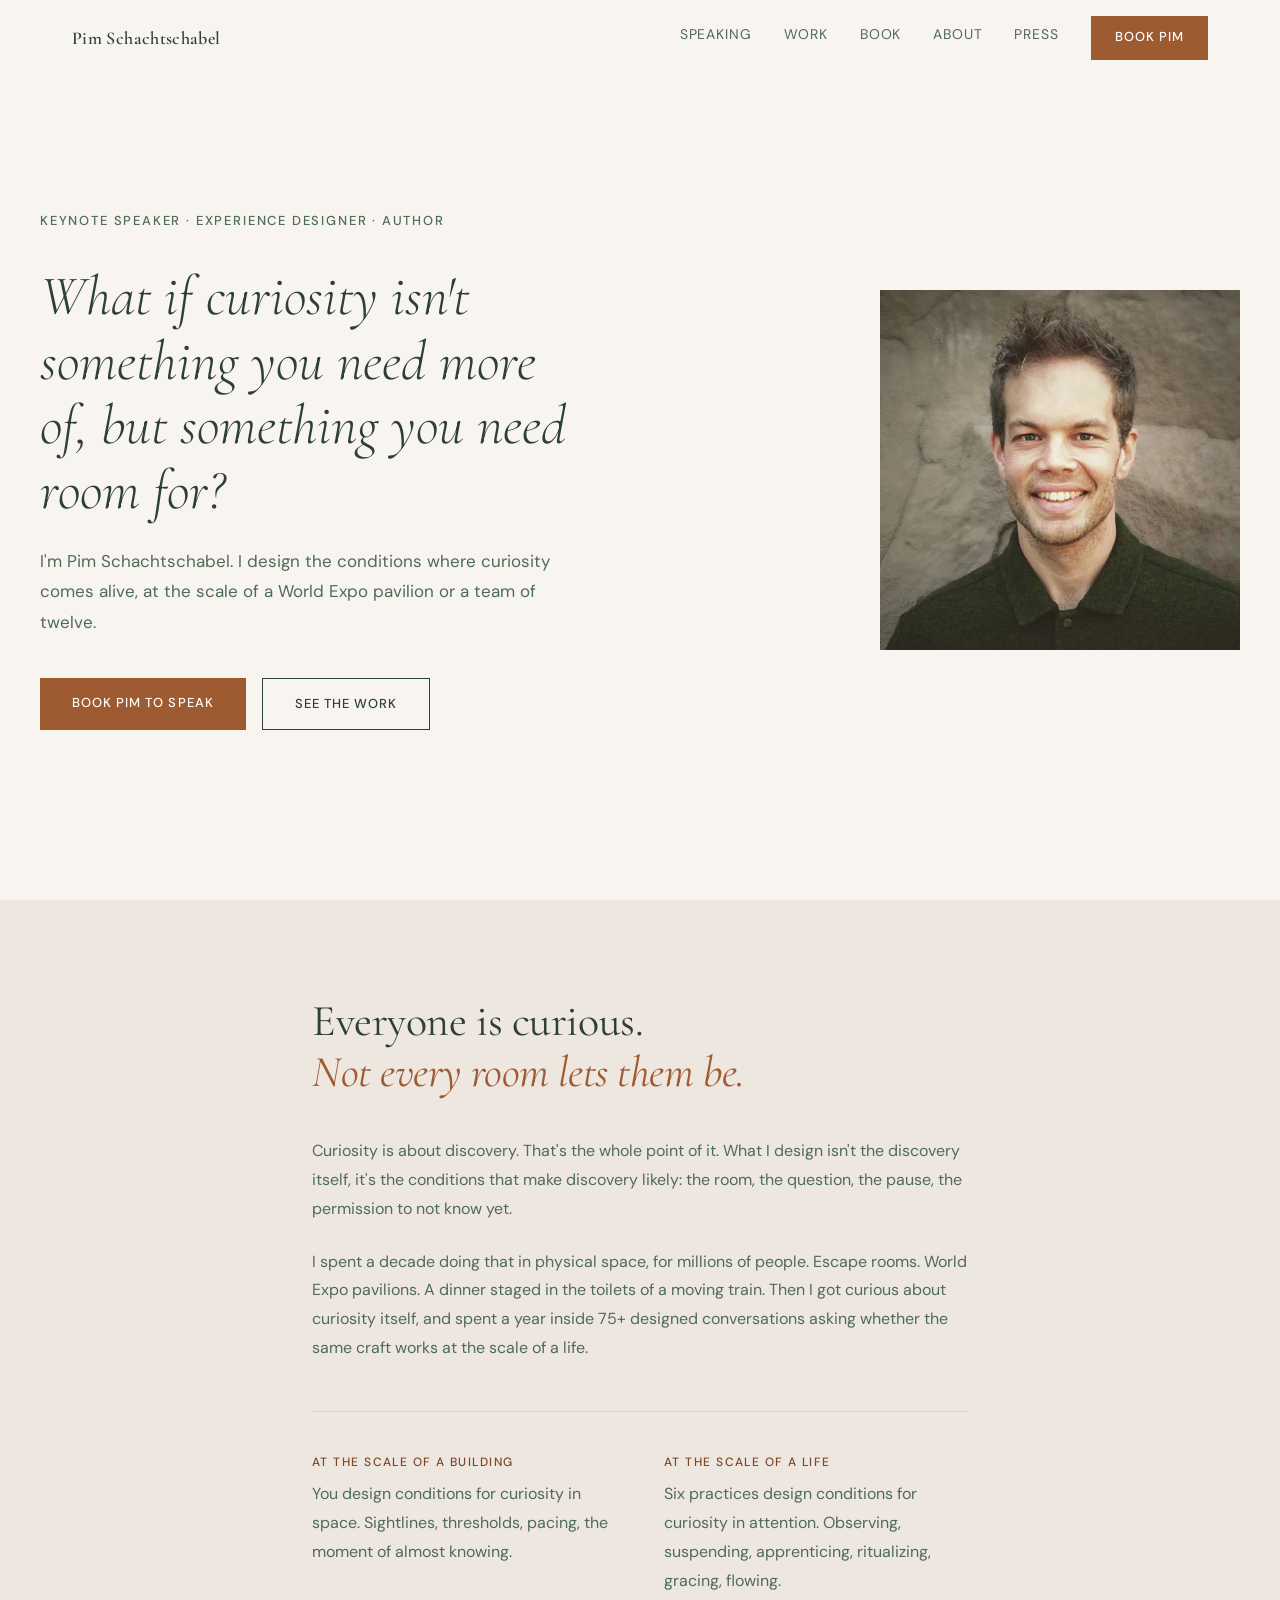
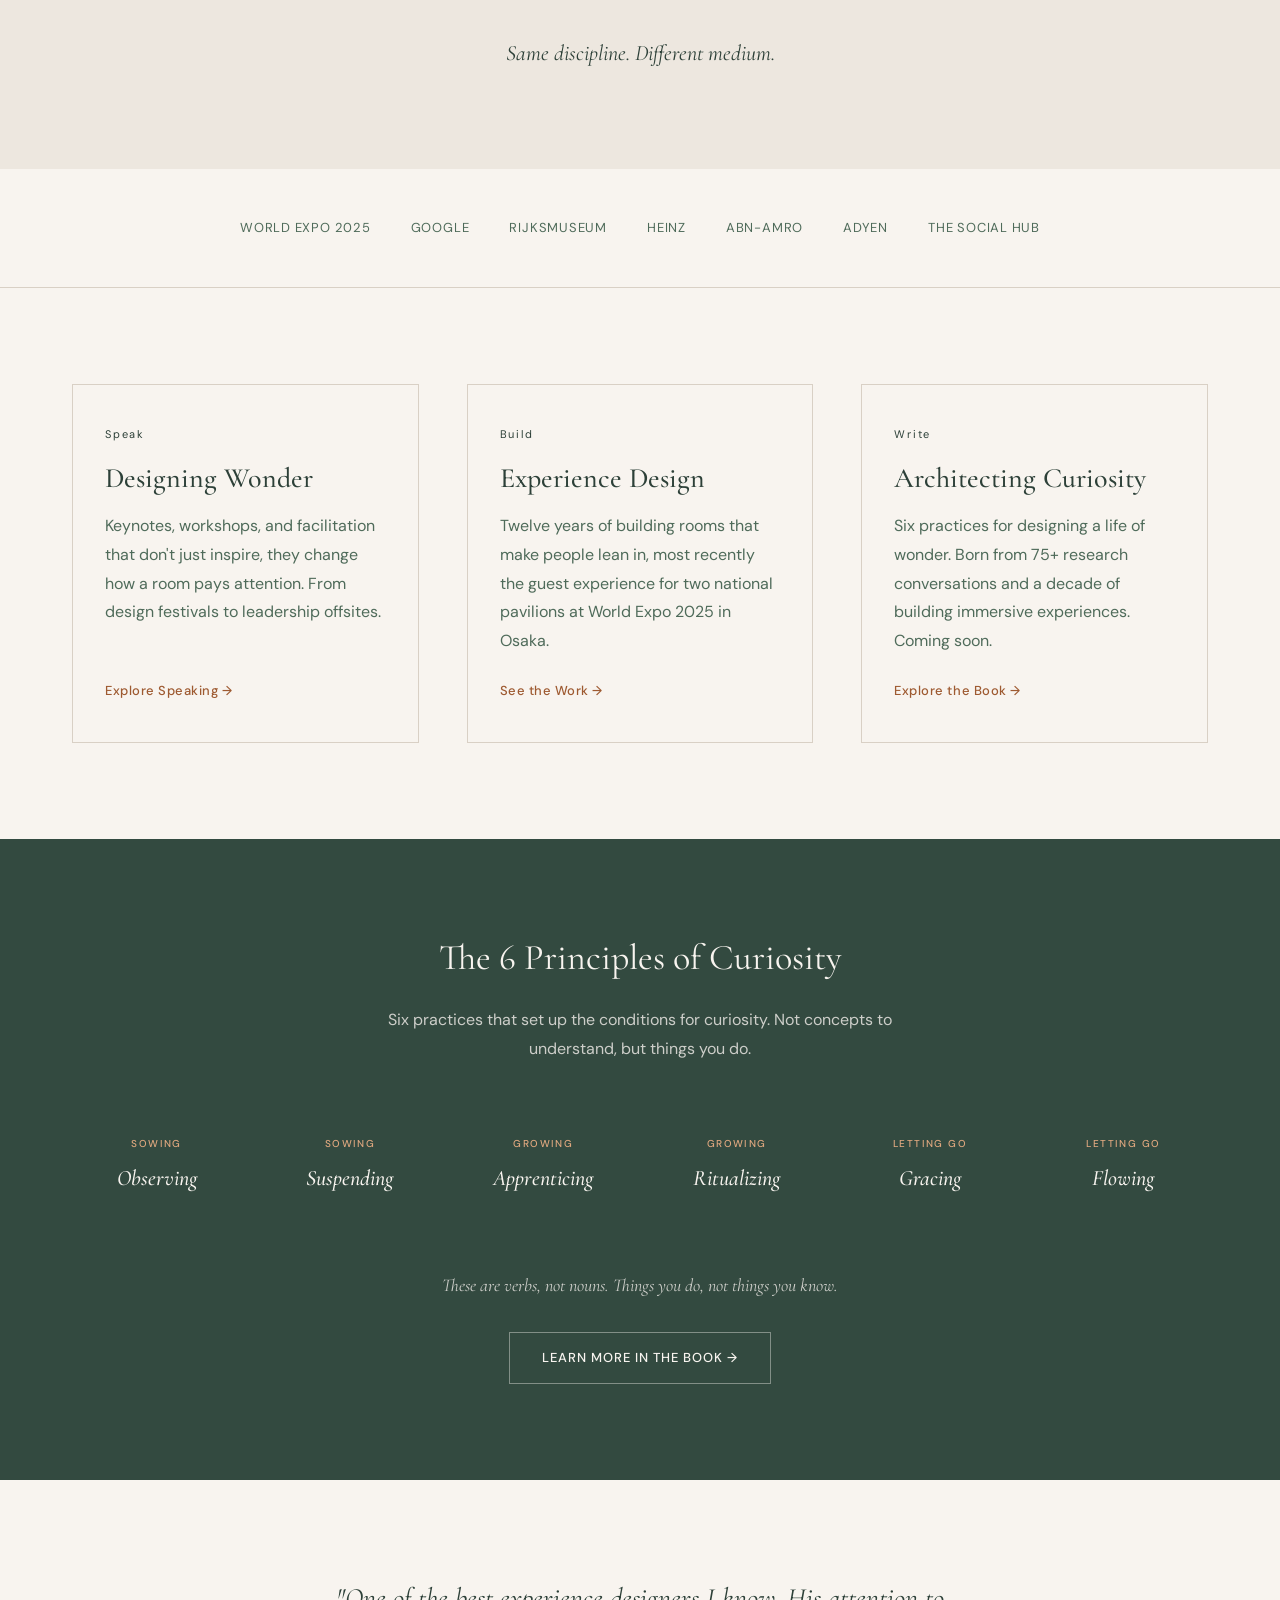
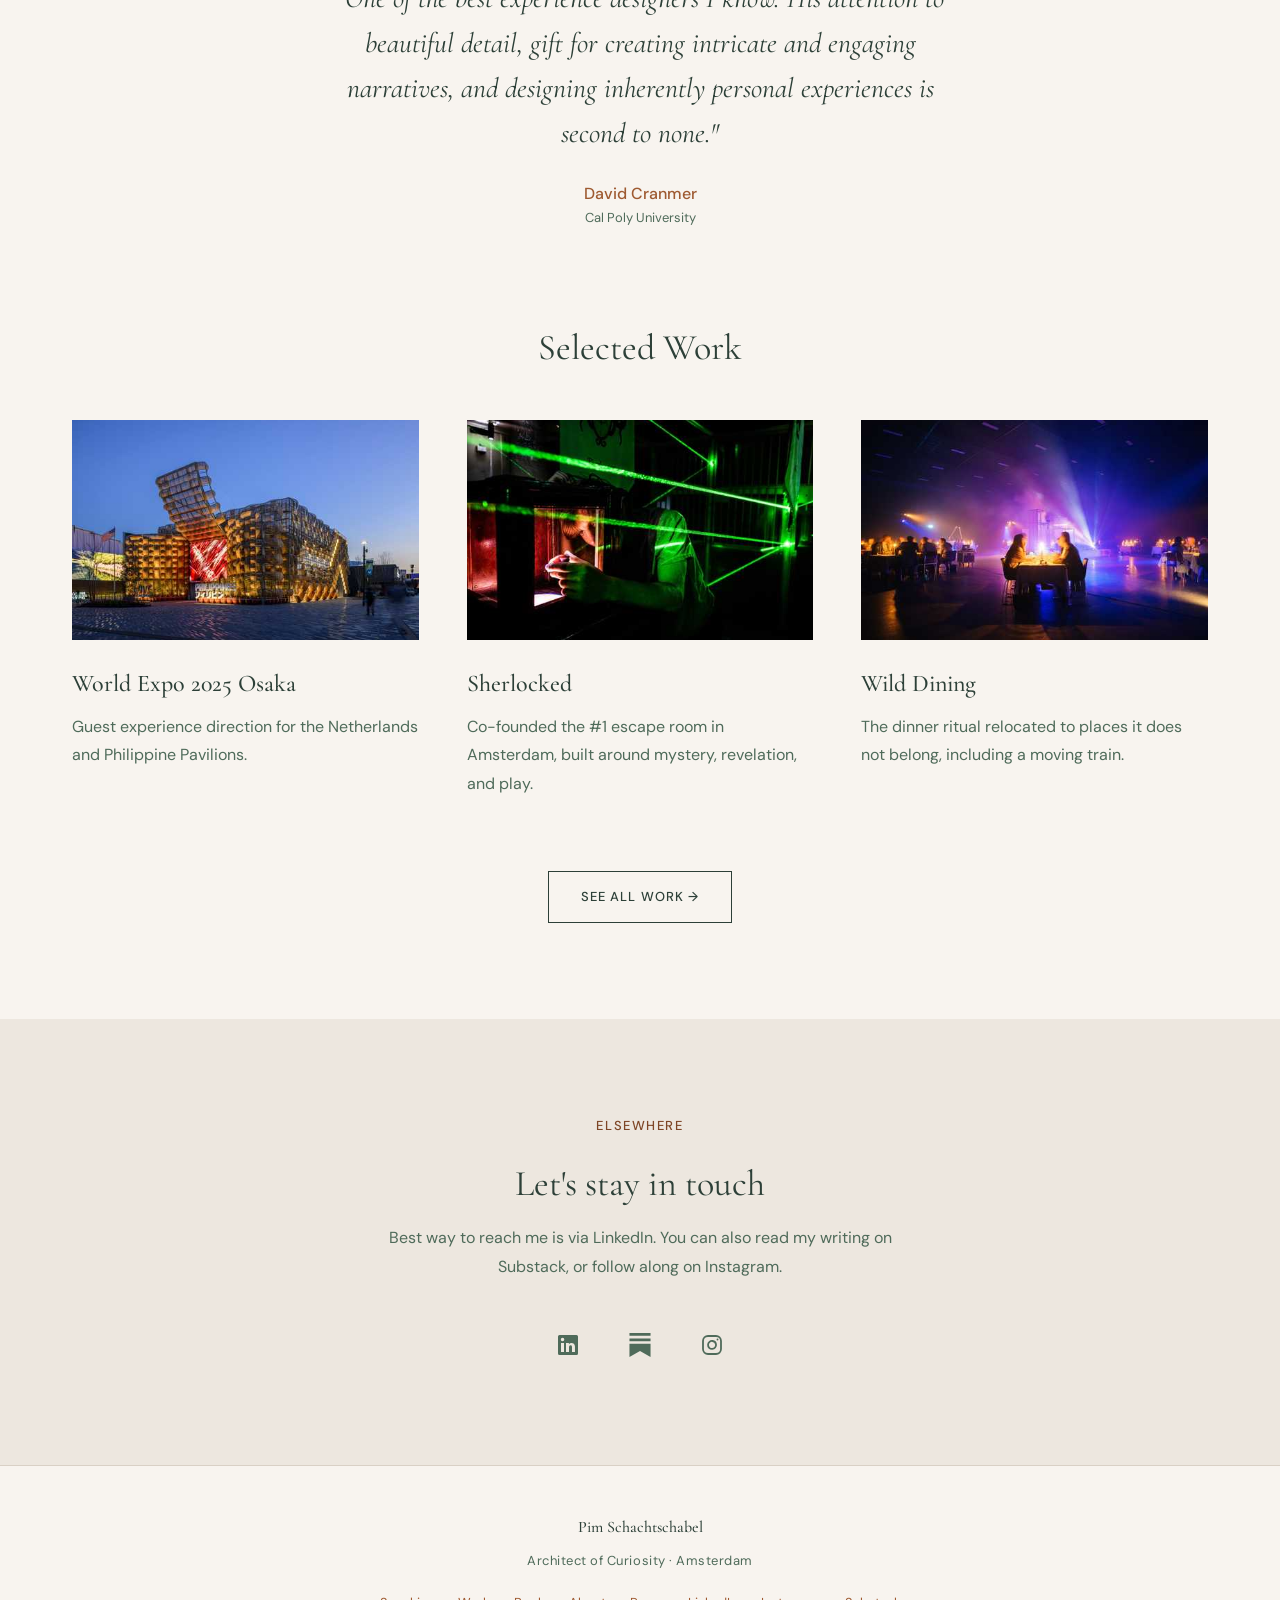
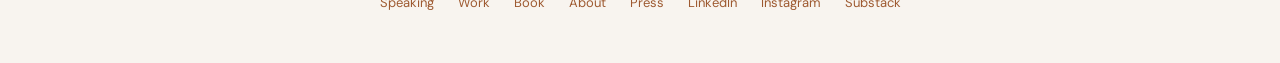
==== commit c1d38bdc: "Reposition site around "everyone is curious, not every room lets them be" The old spine ("curiosity " ====
--- a/index.html
+++ b/index.html
@@ -3,14 +3,14 @@
 <head>
   <meta charset="UTF-8">
   <meta name="viewport" content="width=device-width, initial-scale=1.0">
-  <title>Pim Schachtschabel — Architect of Curiosity</title>
-  <meta name="description" content="Pim Schachtschabel is an experience designer, speaker, and author who helps people and organizations design the conditions where wonder becomes possible.">
+  <title>Pim Schachtschabel — Keynote Speaker on Curiosity &amp; Creativity</title>
+  <meta name="description" content="Everyone is curious. Not every room lets them be. Pim Schachtschabel designs the conditions where curiosity comes alive — at the scale of a World Expo pavilion or a team of twelve.">
   <link rel="canonical" href="https://pimschachtschabel.github.io/">
 
   <meta property="og:type" content="website">
   <meta property="og:site_name" content="Pim Schachtschabel">
-  <meta property="og:title" content="Pim Schachtschabel — Architect of Curiosity">
-  <meta property="og:description" content="Experience designer, speaker, and author. Helping people and organizations design the conditions where wonder becomes possible.">
+  <meta property="og:title" content="Pim Schachtschabel — Keynote Speaker on Curiosity &amp; Creativity">
+  <meta property="og:description" content="Everyone is curious. Not every room lets them be. Keynotes, workshops, and experience design from the architect behind World Expo pavilions and Europe's most acclaimed escape rooms.">
   <meta property="og:url" content="https://pimschachtschabel.github.io/">
   <meta property="og:image" content="https://pimschachtschabel.github.io/images/portrait.jpg">
   <meta property="og:image:width" content="500">
@@ -32,11 +32,12 @@
     <div class="nav__inner">
       <a class="nav__logo" href="index.html">Pim Schachtschabel</a>
       <ul class="nav__links">
+        <li><a class="nav__link" href="speaking.html">Speaking</a></li>
+        <li><a class="nav__link" href="work.html">Work</a></li>
+        <li><a class="nav__link" href="book.html">Book</a></li>
         <li><a class="nav__link" href="about.html">About</a></li>
-        <li><a class="nav__link" href="speaking.html">Speaking</a></li>
-        <li><a class="nav__link" href="book.html">Book</a></li>
         <li><a class="nav__link" href="press.html">Press</a></li>
-        <li><a class="btn btn--primary nav__cta" href="speaking.html">Book Pim</a></li>
+        <li><a class="btn btn--primary nav__cta" href="speaking.html#get-in-touch">Book Pim</a></li>
       </ul>
       <button class="nav__hamburger" aria-label="Toggle menu" aria-expanded="false" aria-controls="mobile-menu">
         <span class="nav__hamburger-line"></span>
@@ -46,9 +47,10 @@
     </div>
     <ul class="nav__mobile-menu" id="mobile-menu">
       <li><a class="nav__mobile-link nav__mobile-link--active" href="index.html" aria-current="page">Home</a></li>
+      <li><a class="nav__mobile-link" href="speaking.html">Speaking</a></li>
+      <li><a class="nav__mobile-link" href="work.html">Work</a></li>
+      <li><a class="nav__mobile-link" href="book.html">Book</a></li>
       <li><a class="nav__mobile-link" href="about.html">About</a></li>
-      <li><a class="nav__mobile-link" href="speaking.html">Speaking</a></li>
-      <li><a class="nav__mobile-link" href="book.html">Book</a></li>
       <li><a class="nav__mobile-link" href="press.html">Press</a></li>
     </ul>
   </nav>
@@ -60,17 +62,17 @@
       <div class="hero__inner">
         <div class="hero__text">
           <div class="reveal">
-            <p class="text-label">Architect of Curiosity</p>
+            <p class="hero__role">Keynote Speaker &middot; Experience Designer &middot; Author</p>
           </div>
           <div class="reveal reveal--d1">
-            <h1 class="heading-display">What if curiosity isn't something you find — but something you build?</h1>
+            <h1 class="heading-display">What if curiosity isn't something you need more of, but something you need room for?</h1>
           </div>
           <div class="reveal reveal--d2">
-            <p class="text-body text-body--large">I'm Pim Schachtschabel — an experience designer, speaker, and author who helps people and organizations design the conditions where wonder becomes possible.</p>
+            <p class="text-body text-body--large">I'm Pim Schachtschabel. I design the conditions where curiosity comes alive, at the scale of a World Expo pavilion or a team of twelve.</p>
           </div>
           <div class="reveal reveal--d3 hero__actions">
-            <a class="btn btn--primary" href="speaking.html">Book Pim to Speak</a>
-            <a class="btn btn--secondary" href="book.html">Explore the Book</a>
+            <a class="btn btn--primary" href="speaking.html#get-in-touch">Book Pim to Speak</a>
+            <a class="btn btn--secondary" href="work.html">See the Work</a>
           </div>
         </div>
         <div class="reveal reveal--d2">
@@ -79,14 +81,31 @@
       </div>
     </section>
 
-    <!-- Manifesto -->
+    <!-- Thesis -->
     <section class="section bg-subtle">
       <div class="container container--prose">
         <div class="reveal">
-          <p class="text-lead mb-4">We live in a world that rewards certainty — fast answers, proven methods, predictable outcomes. But the most alive people, teams, and experiences share something that certainty can't produce: <em>wonder</em>.</p>
+          <p class="thesis__statement mb-6">Everyone is curious.<br><em>Not every room lets them be.</em></p>
         </div>
         <div class="reveal reveal--d1">
-          <p class="text-body">I've spent over a decade building places where curiosity comes alive — escape rooms, World Expo pavilions, immersive brand experiences. And then I got curious about curiosity itself. What I found, through 75+ research conversations across cultures and disciplines, is that curiosity is not a personality trait. It's a quality of attention. And like anything worth designing, it can be practiced, trained, and built.</p>
+          <p class="text-body mb-4">Curiosity is about discovery. That's the whole point of it. What I design isn't the discovery itself, it's the conditions that make discovery likely: the room, the question, the pause, the permission to not know yet.</p>
+        </div>
+        <div class="reveal reveal--d2">
+          <p class="text-body">I spent a decade doing that in physical space, for millions of people. Escape rooms. World Expo pavilions. A dinner staged in the toilets of a moving train. Then I got curious about curiosity itself, and spent a year inside 75+ designed conversations asking whether the same craft works at the scale of a life.</p>
+        </div>
+
+        <div class="thesis__scales">
+          <div class="reveal">
+            <p class="thesis__scale-label">At the scale of a building</p>
+            <p class="text-body">You design conditions for curiosity in space. Sightlines, thresholds, pacing, the moment of almost knowing.</p>
+          </div>
+          <div class="reveal reveal--d1">
+            <p class="thesis__scale-label">At the scale of a life</p>
+            <p class="text-body">Six practices design conditions for curiosity in attention. Observing, suspending, apprenticing, ritualizing, gracing, flowing.</p>
+          </div>
+        </div>
+        <div class="reveal reveal--d2">
+          <p class="thesis__coda">Same discipline. Different medium.</p>
         </div>
       </div>
     </section>
@@ -111,24 +130,24 @@
           <article class="pillar-card">
             <p class="text-label--small">Speak</p>
             <h2 class="heading-card">Designing Wonder</h2>
-            <p class="text-body pillar-card__body">Keynotes, workshops, and facilitation that don't just inspire — they shift how people pay attention. From TEDx stages to corporate offsites.</p>
+            <p class="text-body pillar-card__body">Keynotes, workshops, and facilitation that don't just inspire, they change how a room pays attention. From design festivals to leadership offsites.</p>
             <a class="pillar-card__cta" href="speaking.html">Explore Speaking &#8594;</a>
           </article>
         </div>
         <div class="reveal reveal--d1">
           <article class="pillar-card">
-            <p class="text-label--small">Read</p>
+            <p class="text-label--small">Build</p>
+            <h2 class="heading-card">Experience Design</h2>
+            <p class="text-body pillar-card__body">Twelve years of building rooms that make people lean in, most recently the guest experience for two national pavilions at World Expo 2025 in Osaka.</p>
+            <a class="pillar-card__cta" href="work.html">See the Work &#8594;</a>
+          </article>
+        </div>
+        <div class="reveal reveal--d2">
+          <article class="pillar-card">
+            <p class="text-label--small">Write</p>
             <h2 class="heading-card">Architecting Curiosity</h2>
-            <p class="text-body pillar-card__body">Six embodied principles for designing a life of wonder. Born from 75+ research conversations and ten years of building immersive experiences. Coming soon.</p>
+            <p class="text-body pillar-card__body">Six practices for designing a life of wonder. Born from 75+ research conversations and a decade of building immersive experiences. Coming soon.</p>
             <a class="pillar-card__cta" href="book.html">Explore the Book &#8594;</a>
-          </article>
-        </div>
-        <div class="reveal reveal--d2">
-          <article class="pillar-card">
-            <p class="text-label--small">Work</p>
-            <h2 class="heading-card">Experience Design</h2>
-            <p class="text-body pillar-card__body">As Design Director at Tellart, Pim leads holistic experience design for cultural and brand projects — most recently the Netherlands and Philippine Pavilions at World Expo 2025.</p>
-            <a class="pillar-card__cta" href="#selected-work">See Selected Work &#8594;</a>
           </article>
         </div>
       </div>
@@ -141,7 +160,7 @@
           <h2 class="heading-section mb-4">The 6 Principles of Curiosity</h2>
         </div>
         <div class="reveal reveal--d1">
-          <p class="text-body mx-auto mb-7" style="max-width:35rem;">A framework for designing wonder — in yourself, your teams, and the experiences you create for others.</p>
+          <p class="text-body mx-auto mb-7" style="max-width:35rem;">Six practices that set up the conditions for curiosity. Not concepts to understand, but things you do.</p>
         </div>
         <div class="principles-grid mb-7">
           <div class="reveal reveal--d2 principle-item"><p class="principle-item__stage">Sowing</p><p class="principle-item__name">Observing</p></div>
@@ -181,21 +200,24 @@
           <div class="reveal">
             <article class="work-card">
               <div class="work-card__image-wrap"><img src="images/expo.jpg" alt="The Philippine Pavilion at World Expo 2025 Osaka" class="work-card__image" width="500" height="333" loading="lazy"></div>
-              <div class="work-card__body"><h3 class="work-card__title">World Expo 2025 Osaka</h3><p class="text-body">Directing the guest experience for the Philippines Pavilion at World Expo 2025.</p></div>
+              <div class="work-card__body"><h3 class="work-card__title">World Expo 2025 Osaka</h3><p class="text-body">Guest experience direction for the Netherlands and Philippine Pavilions.</p></div>
             </article>
           </div>
           <div class="reveal reveal--d1">
             <article class="work-card">
               <div class="work-card__image-wrap"><img src="images/sherlocked.jpg" alt="A Sherlocked escape room set" class="work-card__image" width="500" height="333" loading="lazy"></div>
-              <div class="work-card__body"><h3 class="work-card__title">Sherlocked</h3><p class="text-body">Co-founded the #1 escape room in Amsterdam. Pioneering experience design around mystery, revelation, and play.</p></div>
+              <div class="work-card__body"><h3 class="work-card__title">Sherlocked</h3><p class="text-body">Co-founded the #1 escape room in Amsterdam, built around mystery, revelation, and play.</p></div>
             </article>
           </div>
           <div class="reveal reveal--d2">
             <article class="work-card">
               <div class="work-card__image-wrap"><img src="images/wilddining.jpg" alt="A Wild Dining table set in an unexpected location" class="work-card__image" width="500" height="333" loading="lazy"></div>
-              <div class="work-card__body"><h3 class="work-card__title">Wild Dining</h3><p class="text-body">Reimagined the dinner ritual in unexpected locations — turning ordinary spaces into places of wonder.</p></div>
+              <div class="work-card__body"><h3 class="work-card__title">Wild Dining</h3><p class="text-body">The dinner ritual relocated to places it does not belong, including a moving train.</p></div>
             </article>
           </div>
+        </div>
+        <div class="reveal text-center mt-7">
+          <a class="btn btn--secondary" href="work.html">See All Work &#8594;</a>
         </div>
       </div>
     </section>
@@ -234,9 +256,10 @@
     <p class="site-footer__name">Pim Schachtschabel</p>
     <p class="site-footer__tagline">Architect of Curiosity &middot; Amsterdam</p>
     <ul class="site-footer__links">
+      <li><a href="speaking.html">Speaking</a></li>
+      <li><a href="work.html">Work</a></li>
+      <li><a href="book.html">Book</a></li>
       <li><a href="about.html">About</a></li>
-      <li><a href="speaking.html">Speaking</a></li>
-      <li><a href="book.html">Book</a></li>
       <li><a href="press.html">Press</a></li>
       <li><a href="https://www.linkedin.com/in/pimschachtschabel" target="_blank" rel="noopener noreferrer">LinkedIn</a></li>
       <li><a href="https://www.instagram.com/pimschachtschabel/" target="_blank" rel="noopener noreferrer">Instagram</a></li>
@@ -253,11 +276,11 @@
     "url": "https://pimschachtschabel.github.io/",
     "image": "https://pimschachtschabel.github.io/images/portrait.jpg",
     "jobTitle": "Design Director",
-    "description": "Experience designer, speaker, and author who helps people and organizations design the conditions where wonder becomes possible.",
+    "description": "Keynote speaker, experience designer, and author who designs the conditions where curiosity comes alive.",
     "worksFor": { "@type": "Organization", "name": "Tellart" },
     "alumniOf": { "@type": "CollegeOrUniversity", "name": "Delft University of Technology" },
     "address": { "@type": "PostalAddress", "addressLocality": "Amsterdam", "addressCountry": "NL" },
-    "knowsAbout": ["Experience design", "Curiosity", "Immersive storytelling", "Keynote speaking"],
+    "knowsAbout": ["Experience design", "Curiosity", "Creativity", "Immersive storytelling", "Keynote speaking"],
     "sameAs": [
       "https://www.linkedin.com/in/pimschachtschabel",
       "https://substack.com/@pimschachtschabel",
--- a/styles.css
+++ b/styles.css
@@ -7,12 +7,13 @@
   --color-bg-emphasis: #334A40;
   --color-bg-emphasis-alt: #3F5A4E;
   --color-fg-default: #2D4038;          /* 10.1:1 */
-  --color-fg-muted: #557260;            /* 4.85:1 — body copy, passes AA */
+  --color-fg-muted: #4F6B5A;            /* 5.35:1 on bg-default, 4.77:1 on bg-subtle — AA on both */
   --color-fg-on-emphasis: #F8F4EF;
 
   /* Accent: text-safe by default. --accent-muted is decorative only (never text). */
-  --color-accent: #9E5A31;              /* 4.85:1 on cream; 5.30:1 with white text */
-  --color-accent-hover: #7E4626;        /* 6.88:1 on cream; 7.52:1 with white text */
+  --color-accent: #9E5A31;              /* 4.84:1 on bg-default; only 4.32:1 on bg-subtle,
+                                           so small accent text on subtle uses accent-hover */
+  --color-accent-hover: #7E4626;        /* 6.88:1 on bg-default; 6.13:1 on bg-subtle */
   --color-accent-muted: #B86B3D;        /* borders, rules, non-text marks only */
   --color-accent-on-dark: #E0A87F;      /* 4.59:1 on --color-bg-emphasis */
 
@@ -425,6 +426,14 @@
   .nav__hamburger { display: flex; }
 }
 
+/* Five links plus a CTA are tight on small laptops and tablets; compress
+   the row rather than letting it collide with the logo. */
+@media (min-width: 768px) and (max-width: 1079px) {
+  .nav__links { gap: var(--space-3); }
+  .nav__link { font-size: 0.8125rem; letter-spacing: 0.03em; }
+  .nav__cta { padding: 0.625rem 1rem; }
+}
+
 /* ========== SCROLL REVEAL ========== */
 .reveal {
   opacity: 0;
@@ -489,6 +498,13 @@
 
 /* ========== SECTION BACKGROUNDS ========== */
 .bg-subtle  { background: var(--color-bg-subtle); }
+/* --color-accent is only 4.32:1 on bg-subtle, under AA for small text.
+   Small accent labels inside a subtle section take the darker variant. */
+.bg-subtle .text-label,
+.bg-subtle .talk__num,
+.bg-subtle .press-card__tag,
+.bg-subtle .case__condition-label,
+.bg-subtle .pillar-card__cta { color: var(--color-accent-hover); }
 .bg-emphasis { background: var(--color-bg-emphasis); color: var(--color-fg-on-emphasis); }
 .bg-emphasis .text-body { color: rgba(248, 244, 239, 0.78); }
 .bg-emphasis .heading-section,
@@ -897,6 +913,165 @@
 .site-footer__links a {
   font-size: var(--font-size-sm);
 }
+
+/* ========== HERO ROLE STACK ========== */
+.hero__role {
+  font-family: var(--font-sans);
+  font-size: var(--font-size-sm);
+  font-weight: 500;
+  letter-spacing: 0.14em;
+  text-transform: uppercase;
+  color: var(--color-fg-muted);
+}
+
+/* ========== THESIS ========== */
+.thesis__statement {
+  font-family: var(--font-serif);
+  font-size: clamp(1.75rem, 4.5vw, 2.75rem);
+  font-weight: 400;
+  line-height: var(--line-height-tight);
+  letter-spacing: -0.01em;
+  color: var(--color-fg-default);
+}
+.thesis__statement em {
+  font-style: italic;
+  color: var(--color-accent);
+}
+.thesis__scales {
+  display: grid;
+  gap: var(--space-5);
+  margin-top: var(--space-7);
+  padding-top: var(--space-6);
+  border-top: 1px solid var(--color-border-default);
+}
+@media (min-width: 768px) {
+  .thesis__scales { grid-template-columns: 1fr 1fr; gap: var(--space-7); }
+}
+.thesis__scale-label {
+  font-family: var(--font-sans);
+  font-size: var(--font-size-xs);
+  font-weight: 500;
+  letter-spacing: 0.12em;
+  text-transform: uppercase;
+  /* The thesis block sits on bg-subtle, where plain --color-accent is 4.32:1. */
+  color: var(--color-accent-hover);
+  margin-bottom: var(--space-2);
+}
+.thesis__coda {
+  font-family: var(--font-serif);
+  font-size: var(--font-size-xl);
+  font-style: italic;
+  color: var(--color-fg-default);
+  margin-top: var(--space-6);
+  text-align: center;
+}
+
+/* ========== CASE STUDIES (WORK PAGE) ========== */
+.case {
+  border-top: 1px solid var(--color-border-default);
+  padding: var(--space-8) 0;
+}
+.case__inner {
+  display: grid;
+  gap: var(--space-5);
+  align-items: start;
+}
+@media (min-width: 900px) {
+  .case__inner {
+    grid-template-columns: 1fr 1fr;
+    gap: var(--space-8);
+    align-items: center;
+  }
+  /* Reversed rows put the image second on wide screens; DOM order keeps
+     the text first so the reading order stays correct on narrow ones. */
+  .case--reverse .case__media { order: 2; }
+}
+.case__media img { width: 100%; }
+.case__meta {
+  font-family: var(--font-sans);
+  font-size: var(--font-size-xs);
+  font-weight: 500;
+  letter-spacing: 0.12em;
+  text-transform: uppercase;
+  color: var(--color-fg-muted);
+}
+.case__title {
+  font-family: var(--font-serif);
+  font-size: clamp(1.75rem, 3.5vw, 2.25rem);
+  font-weight: 500;
+  line-height: var(--line-height-snug);
+  color: var(--color-fg-default);
+  margin: var(--space-2) 0 var(--space-3);
+}
+.case__condition {
+  margin-top: var(--space-4);
+  padding-left: var(--space-4);
+  border-left: 2px solid var(--color-accent-muted);
+}
+.case__condition-label {
+  font-family: var(--font-sans);
+  font-size: var(--font-size-xs);
+  font-weight: 500;
+  letter-spacing: 0.12em;
+  text-transform: uppercase;
+  color: var(--color-accent);
+  margin-bottom: var(--space-1);
+}
+.case__condition-text {
+  font-family: var(--font-serif);
+  font-size: var(--font-size-xl);
+  font-style: italic;
+  line-height: var(--line-height-snug);
+  color: var(--color-fg-default);
+}
+
+/* Smaller work entries (no image yet) */
+.workitem {
+  border-top: 1px solid var(--color-border-default);
+  padding: var(--space-5) 0;
+}
+.workitem__title {
+  font-family: var(--font-serif);
+  font-size: var(--font-size-2xl);
+  font-weight: 500;
+  color: var(--color-fg-default);
+  margin-bottom: var(--space-1);
+}
+.workitem__meta {
+  font-family: var(--font-sans);
+  font-size: var(--font-size-xs);
+  font-weight: 500;
+  letter-spacing: 0.12em;
+  text-transform: uppercase;
+  color: var(--color-fg-muted);
+  margin-bottom: var(--space-2);
+}
+
+/* ========== ABOUT: LONGER VERSION ========== */
+.about-more {
+  margin-top: var(--space-7);
+  border-top: 1px solid var(--color-border-default);
+  padding-top: var(--space-5);
+}
+.about-more > summary {
+  cursor: pointer;
+  font-family: var(--font-sans);
+  font-size: var(--font-size-sm);
+  font-weight: 500;
+  letter-spacing: 0.08em;
+  text-transform: uppercase;
+  color: var(--color-accent);
+  list-style: none;
+}
+.about-more > summary::-webkit-details-marker { display: none; }
+.about-more > summary::after {
+  content: " \2193";
+}
+.about-more[open] > summary::after {
+  content: " \2191";
+}
+.about-more > summary:hover { color: var(--color-accent-hover); }
+.about-more__body { margin-top: var(--space-5); }
 
 /* ========== UTILITY ========== */
 .text-center { text-align: center; }
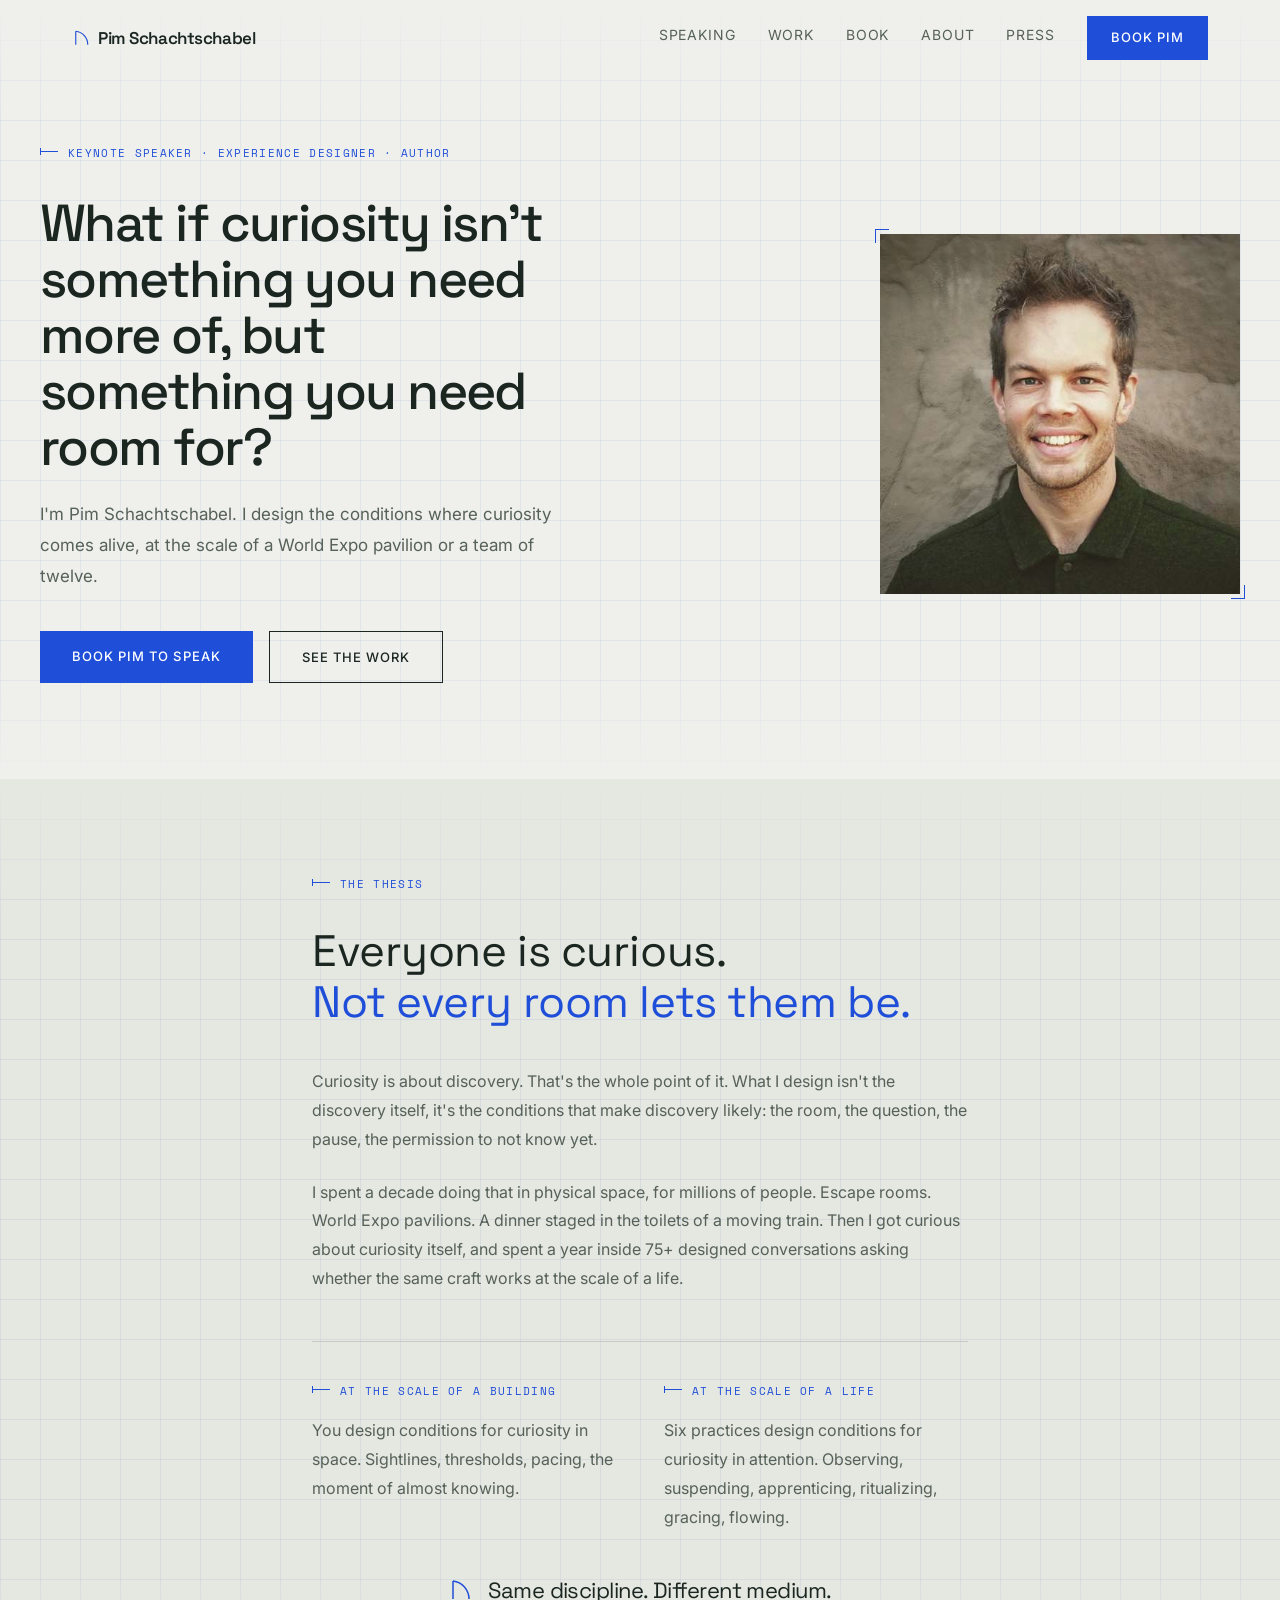
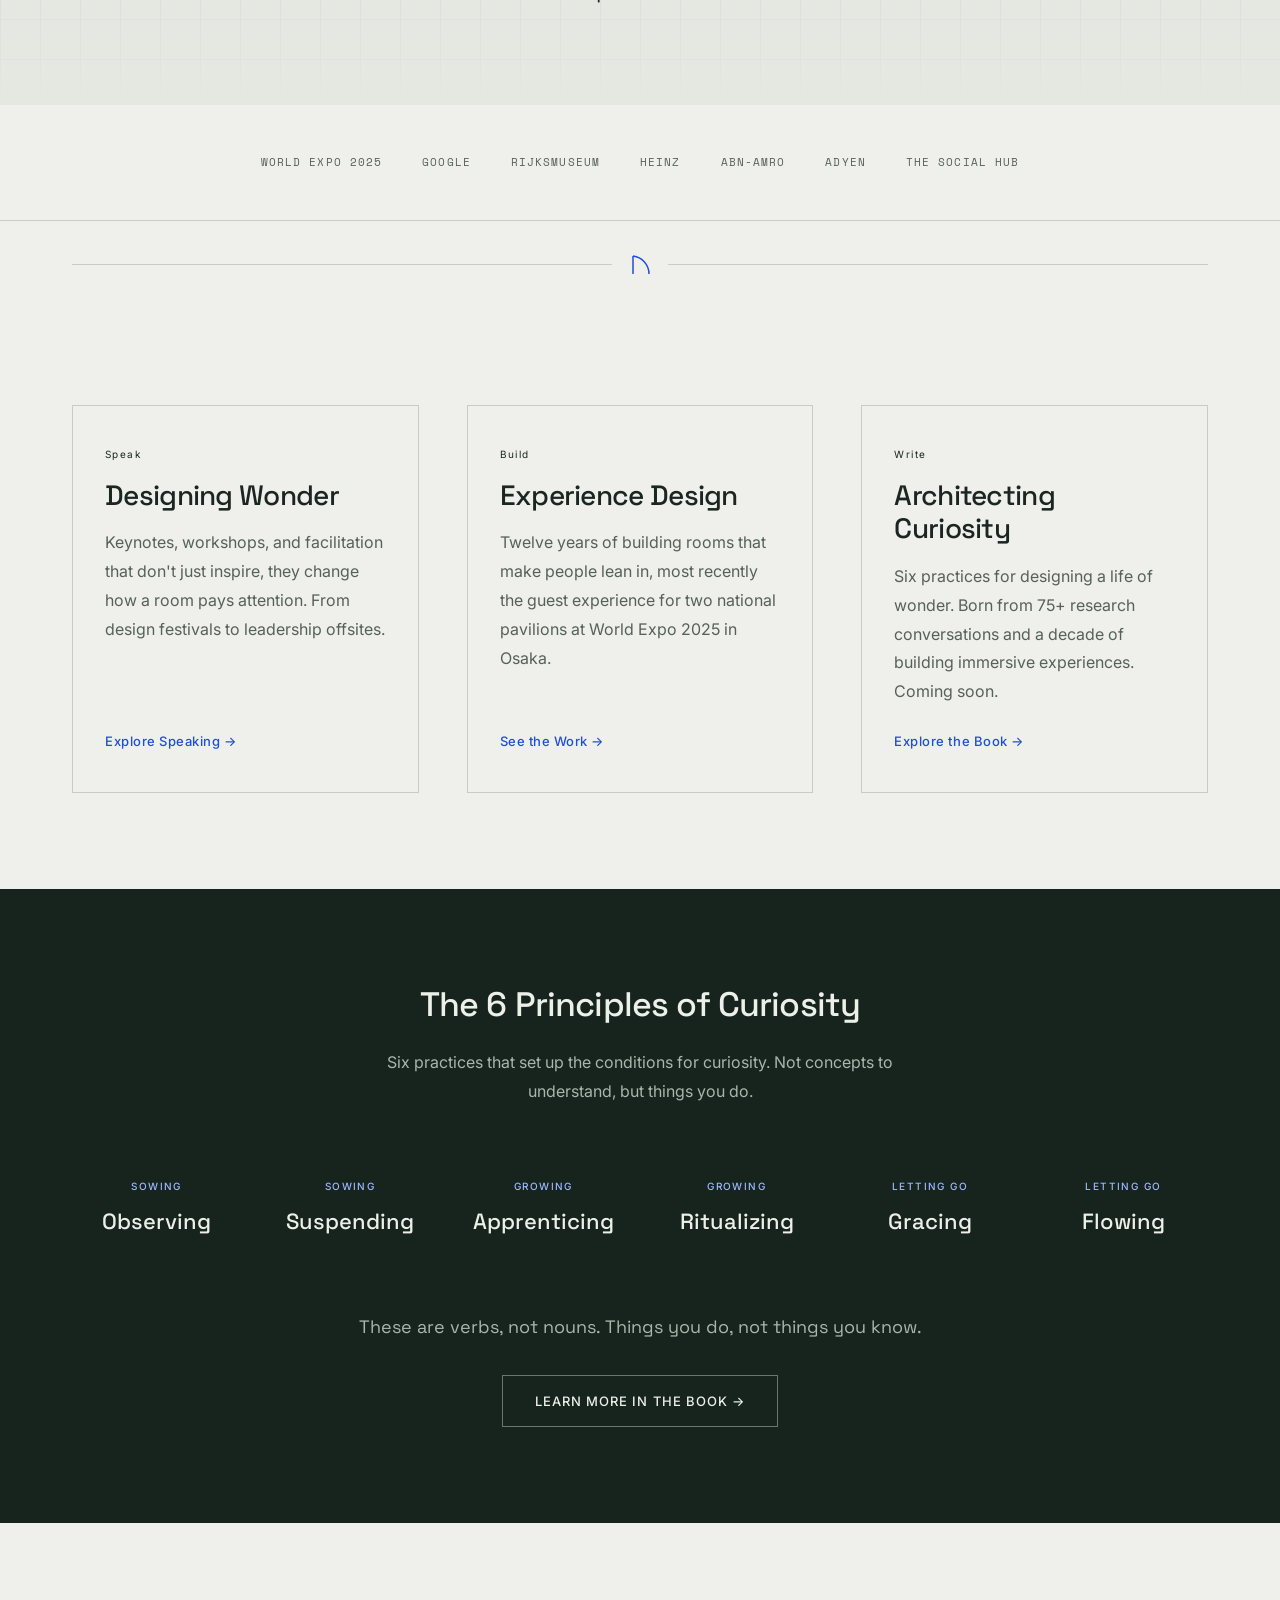
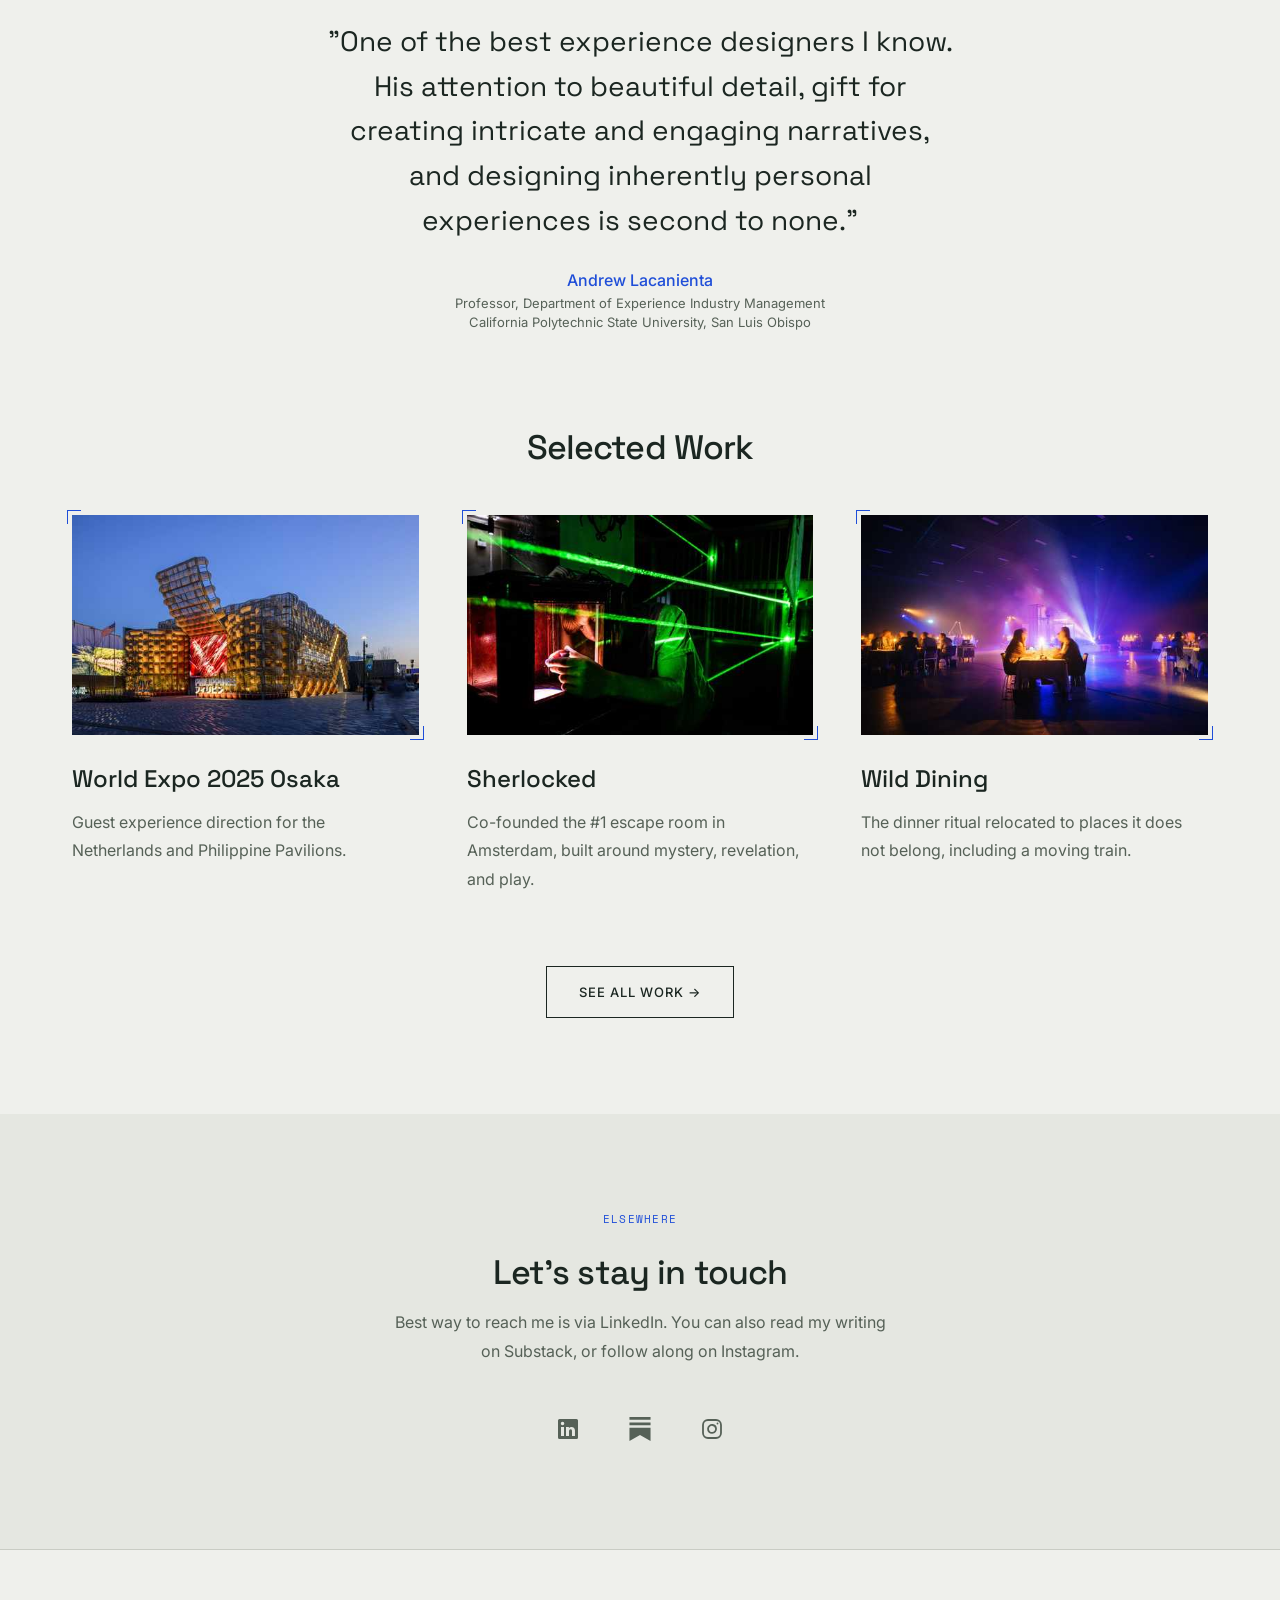
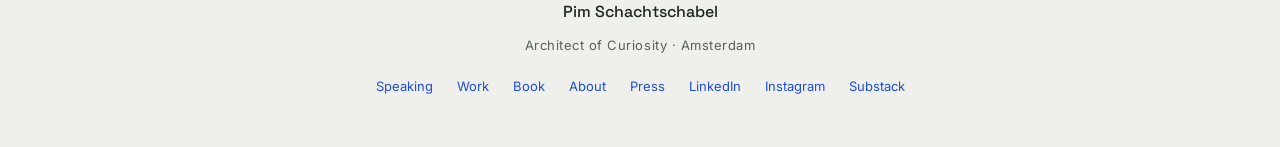
==== commit eec33c2e: "Update18Nov" ====
--- a/index.html
+++ b/index.html
@@ -21,7 +21,7 @@
   <link rel="icon" href="favicon.svg" type="image/svg+xml">
   <link rel="preconnect" href="https://fonts.googleapis.com">
   <link rel="preconnect" href="https://fonts.gstatic.com" crossorigin>
-  <link href="https://fonts.googleapis.com/css2?family=Cormorant+Garamond:ital,wght@0,300;0,400;0,500;0,600;0,700;1,400;1,500&family=DM+Sans:ital,wght@0,300;0,400;0,500;0,600;1,400&display=swap" rel="stylesheet">
+  <link href="https://fonts.googleapis.com/css2?family=Inter:ital,wght@0,400;0,500;0,600;1,400&family=Space+Grotesk:wght@400;500;700&family=Space+Mono:wght@400;700&display=swap" rel="stylesheet">
   <link rel="stylesheet" href="styles.css">
 </head>
 <body>
@@ -30,7 +30,7 @@
   <!-- ========== NAV ========== -->
   <nav class="nav" aria-label="Main">
     <div class="nav__inner">
-      <a class="nav__logo" href="index.html">Pim Schachtschabel</a>
+      <a class="nav__logo" href="index.html"><svg class="swing" viewBox="0 0 24 24" aria-hidden="true" focusable="false"><path d="M5 21V3"/><path d="M5 3a18 18 0 0 1 16 18"/></svg><span>Pim Schachtschabel</span></a>
       <ul class="nav__links">
         <li><a class="nav__link" href="speaking.html">Speaking</a></li>
         <li><a class="nav__link" href="work.html">Work</a></li>
@@ -58,34 +58,29 @@
   <main id="content">
 
     <!-- Hero -->
-    <section class="hero">
+    <section class="hero band--grid">
       <div class="hero__inner">
         <div class="hero__text">
-          <div class="reveal">
-            <p class="hero__role">Keynote Speaker &middot; Experience Designer &middot; Author</p>
-          </div>
-          <div class="reveal reveal--d1">
-            <h1 class="heading-display">What if curiosity isn't something you need more of, but something you need room for?</h1>
-          </div>
-          <div class="reveal reveal--d2">
-            <p class="text-body text-body--large">I'm Pim Schachtschabel. I design the conditions where curiosity comes alive, at the scale of a World Expo pavilion or a team of twelve.</p>
-          </div>
-          <div class="reveal reveal--d3 hero__actions">
+          <p class="anno">Keynote Speaker &middot; Experience Designer &middot; Author</p>
+          <h1 class="heading-display">What if curiosity isn't something you need more of, but something you need room for?</h1>
+          <p class="text-body text-body--large">I'm Pim Schachtschabel. I design the conditions where curiosity comes alive, at the scale of a World Expo pavilion or a team of twelve.</p>
+          <div class="hero__actions">
             <a class="btn btn--primary" href="speaking.html#get-in-touch">Book Pim to Speak</a>
             <a class="btn btn--secondary" href="work.html">See the Work</a>
           </div>
         </div>
-        <div class="reveal reveal--d2">
+        <figure class="frame">
           <img src="images/portrait.jpg" alt="Pim Schachtschabel" class="hero__image" width="500" height="500" loading="eager" fetchpriority="high">
-        </div>
+        </figure>
       </div>
     </section>
 
     <!-- Thesis -->
-    <section class="section bg-subtle">
+    <section class="section bg-subtle band--grid">
       <div class="container container--prose">
         <div class="reveal">
-          <p class="thesis__statement mb-6">Everyone is curious.<br><em>Not every room lets them be.</em></p>
+          <p class="anno mb-5">The thesis</p>
+          <p class="thesis__statement mb-6">Everyone is curious.<em>Not every room lets them be.</em></p>
         </div>
         <div class="reveal reveal--d1">
           <p class="text-body mb-4">Curiosity is about discovery. That's the whole point of it. What I design isn't the discovery itself, it's the conditions that make discovery likely: the room, the question, the pause, the permission to not know yet.</p>
@@ -96,16 +91,16 @@
 
         <div class="thesis__scales">
           <div class="reveal">
-            <p class="thesis__scale-label">At the scale of a building</p>
+            <p class="anno mb-3">At the scale of a building</p>
             <p class="text-body">You design conditions for curiosity in space. Sightlines, thresholds, pacing, the moment of almost knowing.</p>
           </div>
           <div class="reveal reveal--d1">
-            <p class="thesis__scale-label">At the scale of a life</p>
+            <p class="anno mb-3">At the scale of a life</p>
             <p class="text-body">Six practices design conditions for curiosity in attention. Observing, suspending, apprenticing, ritualizing, gracing, flowing.</p>
           </div>
         </div>
         <div class="reveal reveal--d2">
-          <p class="thesis__coda">Same discipline. Different medium.</p>
+          <p class="thesis__coda"><svg class="swing" viewBox="0 0 24 24" aria-hidden="true" focusable="false"><path d="M5 21V3"/><path d="M5 3a18 18 0 0 1 16 18"/></svg><span>Same discipline. Different medium.</span></p>
         </div>
       </div>
     </section>
@@ -123,6 +118,8 @@
       </ul>
     </section>
 
+    <div class="divider"><svg class="swing" viewBox="0 0 24 24" aria-hidden="true" focusable="false"><path d="M5 21V3"/><path d="M5 3a18 18 0 0 1 16 18"/></svg></div>
+
     <!-- Three Pillars -->
     <section class="section">
       <div class="container card-grid card-grid--3">
@@ -183,8 +180,8 @@
         <figure class="reveal">
           <blockquote class="text-quote mb-4">"One of the best experience designers I know. His attention to beautiful detail, gift for creating intricate and engaging narratives, and designing inherently personal experiences is second to none."</blockquote>
           <figcaption>
-            <p class="attribution__name">David Cranmer</p>
-            <p class="attribution__role">Cal Poly University</p>
+            <p class="attribution__name">Andrew Lacanienta</p>
+            <p class="attribution__role">Professor, Department of Experience Industry Management<br>California Polytechnic State University, San Luis Obispo</p>
           </figcaption>
         </figure>
       </div>
@@ -199,20 +196,20 @@
         <div class="card-grid card-grid--3">
           <div class="reveal">
             <article class="work-card">
-              <div class="work-card__image-wrap"><img src="images/expo.jpg" alt="The Philippine Pavilion at World Expo 2025 Osaka" class="work-card__image" width="500" height="333" loading="lazy"></div>
-              <div class="work-card__body"><h3 class="work-card__title">World Expo 2025 Osaka</h3><p class="text-body">Guest experience direction for the Netherlands and Philippine Pavilions.</p></div>
+              <div class="frame reveal reveal--media"><div class="work-card__image-wrap"><img src="images/expo.jpg" alt="The Philippine Pavilion at World Expo 2025 Osaka" class="work-card__image" width="500" height="333" loading="lazy"></div></div>
+              <div class="work-card__body reveal"><h3 class="work-card__title">World Expo 2025 Osaka</h3><p class="text-body">Guest experience direction for the Netherlands and Philippine Pavilions.</p></div>
             </article>
           </div>
           <div class="reveal reveal--d1">
             <article class="work-card">
-              <div class="work-card__image-wrap"><img src="images/sherlocked.jpg" alt="A Sherlocked escape room set" class="work-card__image" width="500" height="333" loading="lazy"></div>
-              <div class="work-card__body"><h3 class="work-card__title">Sherlocked</h3><p class="text-body">Co-founded the #1 escape room in Amsterdam, built around mystery, revelation, and play.</p></div>
+              <div class="frame reveal reveal--media"><div class="work-card__image-wrap"><img src="images/sherlocked.jpg" alt="A Sherlocked escape room set" class="work-card__image" width="500" height="333" loading="lazy"></div></div>
+              <div class="work-card__body reveal"><h3 class="work-card__title">Sherlocked</h3><p class="text-body">Co-founded the #1 escape room in Amsterdam, built around mystery, revelation, and play.</p></div>
             </article>
           </div>
           <div class="reveal reveal--d2">
             <article class="work-card">
-              <div class="work-card__image-wrap"><img src="images/wilddining.jpg" alt="A Wild Dining table set in an unexpected location" class="work-card__image" width="500" height="333" loading="lazy"></div>
-              <div class="work-card__body"><h3 class="work-card__title">Wild Dining</h3><p class="text-body">The dinner ritual relocated to places it does not belong, including a moving train.</p></div>
+              <div class="frame reveal reveal--media"><div class="work-card__image-wrap"><img src="images/wilddining.jpg" alt="A Wild Dining table set in an unexpected location" class="work-card__image" width="500" height="333" loading="lazy"></div></div>
+              <div class="work-card__body reveal"><h3 class="work-card__title">Wild Dining</h3><p class="text-body">The dinner ritual relocated to places it does not belong, including a moving train.</p></div>
             </article>
           </div>
         </div>
--- a/styles.css
+++ b/styles.css
@@ -1,23 +1,32 @@
 /* ========== DESIGN TOKENS ========== */
 :root {
-  /* Colors — semantic naming (Primer pattern).
-     Contrast ratios noted against --color-bg-default (#F8F4EF) unless stated. */
-  --color-bg-default: #F8F4EF;
-  --color-bg-subtle: #EDE7DF;
-  --color-bg-emphasis: #334A40;
-  --color-bg-emphasis-alt: #3F5A4E;
-  --color-fg-default: #2D4038;          /* 10.1:1 */
-  --color-fg-muted: #4F6B5A;            /* 5.35:1 on bg-default, 4.77:1 on bg-subtle — AA on both */
-  --color-fg-on-emphasis: #F8F4EF;
-
-  /* Accent: text-safe by default. --accent-muted is decorative only (never text). */
-  --color-accent: #9E5A31;              /* 4.84:1 on bg-default; only 4.32:1 on bg-subtle,
-                                           so small accent text on subtle uses accent-hover */
-  --color-accent-hover: #7E4626;        /* 6.88:1 on bg-default; 6.13:1 on bg-subtle */
-  --color-accent-muted: #B86B3D;        /* borders, rules, non-text marks only */
-  --color-accent-on-dark: #E0A87F;      /* 4.59:1 on --color-bg-emphasis */
-
-  --color-border-default: #D9D0C5;
+  /* Colors — semantic naming (Primer pattern). "Blueprint" identity:
+     drafting paper, ink, and a drafting-blue accent, with the green kept
+     as structure rather than decoration. Ratios are measured, not estimated. */
+  --color-bg-default: #EFF0EC;          /* drafting paper */
+  --color-bg-subtle: #E5E7E1;
+  --color-bg-emphasis: #16241D;
+  --color-bg-emphasis-alt: #1F3329;
+  --color-fg-default: #1B2621;          /* 13.63:1 on paper, 12.52:1 on subtle */
+  --color-fg-muted: #566157;            /* 5.66:1 on paper, 5.20:1 on subtle */
+  --color-fg-on-emphasis: #EDEFE9;      /* 13.90:1 on bg-emphasis */
+  --color-fg-on-emphasis-muted: #A9B6AC;/* 7.65:1 on bg-emphasis */
+
+  /* Accent: drafting ink blue. Unlike the previous terracotta it clears AA for
+     small text on BOTH light grounds, so it needs no scoped exceptions. */
+  --color-accent: #1F4ED8;              /* 5.84:1 on paper, 5.37:1 on subtle, 6.69:1 under white */
+  --color-accent-hover: #173CA6;        /* 8.21:1 on paper, 7.54:1 on subtle, 9.40:1 under white */
+  --color-accent-muted: #8FA6DD;        /* rules and non-text marks only */
+  --color-accent-on-dark: #9DB8FF;      /* 8.23:1 on bg-emphasis */
+
+  --color-structure: #2F4A3C;           /* the green — structural, 8.47:1 on paper */
+  --color-border-default: #C9CCC4;
+  --color-border-on-emphasis: #33493C;
+  --color-grid: rgba(31, 78, 216, 0.07);
+  --color-grid-lit: rgba(31, 78, 216, 0.26);
+  /* rgb triples, so translucent variants stay tied to the palette */
+  --rgb-bg-default: 239 240 236;
+  --rgb-fg-on-emphasis: 237 239 233;
   --color-white: #FFFFFF;
 
   /* Spacing — base-8 scale */
@@ -33,8 +42,9 @@
   --space-9: 6rem;      /* 96px */
 
   /* Typography */
-  --font-serif: 'Cormorant Garamond', Georgia, 'Times New Roman', serif;
-  --font-sans: 'DM Sans', -apple-system, BlinkMacSystemFont, 'Segoe UI', Helvetica, Arial, sans-serif;
+  --font-display: 'Space Grotesk', system-ui, -apple-system, 'Segoe UI', Helvetica, Arial, sans-serif;
+  --font-body: 'Inter', system-ui, -apple-system, 'Segoe UI', Helvetica, Arial, sans-serif;
+  --font-mono: 'Space Mono', ui-monospace, SFMono-Regular, Menlo, monospace;
   --font-size-xs: 0.75rem;     /* 12px */
   --font-size-sm: 0.8125rem;   /* 13px */
   --font-size-base: 1rem;      /* 16px */
@@ -44,8 +54,12 @@
   --font-size-2xl: 1.75rem;    /* 28px */
   --font-size-3xl: 2rem;       /* 32px */
   --font-size-4xl: 2.5rem;     /* 40px */
-  --font-size-display: clamp(2rem, 5vw, 3.5rem);
-  --font-size-hero: clamp(2.5rem, 7vw, 4.5rem);
+  /* Space Grotesk carries far more weight per pixel than Cormorant did,
+     so the display sizes come down even though the impact goes up. */
+  --font-size-display: clamp(1.875rem, 4.6vw, 3.25rem);
+  --font-size-hero: clamp(2.25rem, 6vw, 4rem);
+  --track-display: -0.03em;
+  --track-heading: -0.025em;
   --line-height-tight: 1.15;
   --line-height-snug: 1.3;
   --line-height-normal: 1.7;
@@ -92,7 +106,7 @@
 }
 
 body {
-  font-family: var(--font-sans);
+  font-family: var(--font-body);
   font-size: var(--font-size-base);
   line-height: var(--line-height-normal);
   color: var(--color-fg-default);
@@ -151,69 +165,72 @@
 
 /* ========== TYPOGRAPHY ========== */
 .text-label {
-  font-family: var(--font-sans);
-  font-size: var(--font-size-sm);
-  font-weight: 500;
+  font-family: var(--font-mono);
+  font-size: 0.6875rem;
+  font-weight: 400;
   letter-spacing: 0.12em;
   text-transform: uppercase;
   color: var(--color-accent);
 }
 .text-label--light { color: var(--color-accent-on-dark); }
 .text-label--small {
-  font-size: 0.6875rem;
-  letter-spacing: 0.16em;
+  font-size: 0.625rem;
+  letter-spacing: 0.14em;
 }
 
 .heading-display {
-  font-family: var(--font-serif);
+  font-family: var(--font-display);
   font-size: var(--font-size-display);
-  font-weight: 300;
-  line-height: var(--line-height-tight);
-  color: var(--color-fg-default);
-  font-style: italic;
+  font-weight: 500;
+  line-height: 1.08;
+  letter-spacing: var(--track-display);
+  color: var(--color-fg-default);
 }
 
 .heading-hero {
-  font-family: var(--font-serif);
+  font-family: var(--font-display);
   font-size: var(--font-size-hero);
-  font-weight: 300;
-  line-height: 1.1;
+  font-weight: 500;
+  line-height: 1.06;
+  letter-spacing: var(--track-display);
   color: var(--color-fg-default);
 }
 
 .heading-section {
-  font-family: var(--font-serif);
-  font-size: clamp(1.75rem, 3vw, 2.25rem);
-  font-weight: 400;
+  font-family: var(--font-display);
+  font-size: clamp(1.625rem, 3vw, 2.125rem);
+  font-weight: 500;
+  line-height: 1.15;
+  letter-spacing: var(--track-heading);
+  color: var(--color-fg-default);
+}
+
+.heading-card {
+  font-family: var(--font-display);
+  font-size: var(--font-size-2xl);
+  font-weight: 500;
+  line-height: 1.2;
+  letter-spacing: var(--track-heading);
+  color: var(--color-fg-default);
+}
+
+.heading-subsection {
+  font-family: var(--font-display);
+  font-size: var(--font-size-xl);
+  font-weight: 500;
   line-height: var(--line-height-snug);
   color: var(--color-fg-default);
 }
 
-.heading-card {
-  font-family: var(--font-serif);
-  font-size: var(--font-size-2xl);
-  font-weight: 500;
-  line-height: var(--line-height-snug);
-  color: var(--color-fg-default);
-}
-
-.heading-subsection {
-  font-family: var(--font-serif);
-  font-size: var(--font-size-xl);
-  font-weight: 500;
-  line-height: var(--line-height-snug);
-  color: var(--color-fg-default);
-}
-
 .text-lead {
-  font-family: var(--font-serif);
+  font-family: var(--font-display);
   font-size: clamp(1.25rem, 3vw, 1.625rem);
   line-height: var(--line-height-normal);
   color: var(--color-fg-default);
 }
 
 .text-body {
-  font-family: var(--font-sans);
+  font-family: var(--font-body);
   font-size: var(--font-size-base);
   line-height: var(--line-height-relaxed);
   color: var(--color-fg-muted);
@@ -225,29 +242,27 @@
 }
 
 .text-quote {
-  font-family: var(--font-serif);
-  font-style: italic;
+  font-family: var(--font-display);
   font-size: clamp(1.25rem, 3vw, 1.75rem);
   line-height: 1.6;
   color: var(--color-fg-default);
 }
 
 .text-caption {
-  font-family: var(--font-serif);
+  font-family: var(--font-display);
   font-size: var(--font-size-lg);
-  font-style: italic;
   line-height: var(--line-height-normal);
 }
 .text-caption--muted { color: var(--color-fg-muted); }
 
 /* Muted text sitting on the dark emphasis background */
-.text-on-emphasis-muted { color: rgba(248, 244, 239, 0.78); }
+.text-on-emphasis-muted { color: var(--color-fg-on-emphasis-muted); }
 
 /* ========== BUTTONS ========== */
 .btn {
   display: inline-block;
   padding: 0.875rem 2rem;
-  font-family: var(--font-sans);
+  font-family: var(--font-body);
   font-size: var(--font-size-sm);
   font-weight: 500;
   letter-spacing: 0.08em;
@@ -256,6 +271,7 @@
   cursor: pointer;
   transition: background var(--duration-normal), color var(--duration-normal), border-color var(--duration-normal);
   border: none;
+  border-radius: 0;
   min-height: 2.75rem; /* 44px touch target */
 }
 .btn--primary {
@@ -278,7 +294,7 @@
 .btn--ghost {
   background: transparent;
   color: var(--color-fg-on-emphasis);
-  border: 1px solid rgba(248, 244, 239, 0.4);
+  border: 1px solid rgb(var(--rgb-fg-on-emphasis) / 0.4);
   padding: 0.875rem 2rem;
 }
 .btn--ghost:hover {
@@ -295,7 +311,7 @@
   transition: background var(--duration-normal), border-color var(--duration-normal), backdrop-filter var(--duration-normal);
 }
 .nav--scrolled {
-  background: rgba(248, 244, 239, 0.95);
+  background: rgb(var(--rgb-bg-default) / 0.95);
   backdrop-filter: blur(10px);
   -webkit-backdrop-filter: blur(10px);
   border-bottom-color: var(--color-border-default);
@@ -309,13 +325,18 @@
   align-items: center;
 }
 .nav__logo {
-  font-family: var(--font-serif);
-  font-size: var(--font-size-lg);
+  display: inline-flex;
+  align-items: center;
+  gap: var(--space-2);
+  font-family: var(--font-display);
+  font-size: var(--font-size-md);
   font-weight: 600;
   color: var(--color-fg-default);
-  letter-spacing: 0.02em;
+  letter-spacing: var(--track-heading);
   text-decoration: none;
 }
+.nav__logo .swing { width: 1.125rem; height: 1.125rem; }
+.nav--over-media:not(.nav--scrolled) .nav__logo .swing { color: var(--color-accent-on-dark); }
 .nav__logo:hover { color: var(--color-accent); }
 .nav__links {
   display: flex;
@@ -324,7 +345,7 @@
   list-style: none;
 }
 .nav__link {
-  font-family: var(--font-sans);
+  font-family: var(--font-body);
   font-size: 0.875rem;
   font-weight: 400;
   color: var(--color-fg-muted);
@@ -349,10 +370,10 @@
 }
 
 /* Pages whose hero is a full-bleed image: nav sits on dark media until scrolled.
-   The primary CTA is already white-on-terracotta, so it needs no override. */
+   The primary CTA is already white-on-blue, so it needs no override. */
 .nav--over-media:not(.nav--scrolled) .nav__logo,
 .nav--over-media:not(.nav--scrolled) .nav__link {
-  color: rgba(248, 244, 239, 0.92);
+  color: rgb(var(--rgb-fg-on-emphasis) / 0.92);
 }
 .nav--over-media:not(.nav--scrolled) .nav__logo:hover,
 .nav--over-media:not(.nav--scrolled) .nav__link:hover,
@@ -361,7 +382,7 @@
   border-bottom-color: var(--color-accent-on-dark);
 }
 .nav--over-media:not(.nav--scrolled) .nav__hamburger-line {
-  background: rgba(248, 244, 239, 0.92);
+  background: rgb(var(--rgb-fg-on-emphasis) / 0.92);
 }
 
 /* Hamburger */
@@ -412,7 +433,7 @@
   text-align: left;
   text-decoration: none;
   border-bottom: 1px solid var(--color-border-default);
-  font-family: var(--font-sans);
+  font-family: var(--font-body);
   font-size: var(--font-size-base);
   color: var(--color-fg-default);
   padding: 0.75rem 0;
@@ -434,37 +455,223 @@
   .nav__cta { padding: 0.625rem 1rem; }
 }
 
-/* ========== SCROLL REVEAL ========== */
-.reveal {
+/* ========== SCROLL REVEAL — FOCUS PULL ==========
+   Content arrives out of focus and resolves as attention reaches it: the
+   "almost knowing" gap, performed by the page rather than described by it.
+
+   The RESTING state is sharp and visible. Blur is applied only by one of the
+   two paths below, so if neither runs — no JS, reduced motion, an old engine —
+   nothing is ever stranded unreadable.
+
+   Path 1: browsers with scroll-driven animation track the element's real
+   position in the viewport, off the main thread, so focus scrubs with scroll.
+   Path 2: everywhere else main.js sets .js-reveal and a one-shot observer
+   transitions each element once. */
+@keyframes focus-pull-text {
+  from { opacity: 0.25; filter: blur(5px); transform: translateY(0.875rem); }
+  to   { opacity: 1;    filter: blur(0);   transform: translateY(0); }
+}
+@keyframes focus-pull-media {
+  from { opacity: 0.35; filter: blur(14px); transform: scale(1.035); }
+  to   { opacity: 1;    filter: blur(0);    transform: scale(1); }
+}
+
+@media (prefers-reduced-motion: no-preference) {
+  @supports (animation-timeline: view()) {
+    .reveal {
+      animation: focus-pull-text linear both;
+      animation-timeline: view();
+      animation-range: entry 4% cover 26%;
+    }
+    /* Images carry the real depth; heavy blur on type reads as a bug. */
+    .reveal--media {
+      animation-name: focus-pull-media;
+      animation-range: entry 0% cover 32%;
+    }
+  }
+
+  .js-reveal .reveal {
+    opacity: 0.25;
+    filter: blur(5px);
+    transform: translateY(0.875rem);
+    transition: opacity var(--duration-slow) var(--ease-default),
+                filter var(--duration-slow) var(--ease-default),
+                transform var(--duration-slow) var(--ease-default);
+  }
+  .js-reveal .reveal--media {
+    opacity: 0.35;
+    filter: blur(12px);
+    transform: scale(1.03);
+  }
+  .js-reveal .reveal.is-visible {
+    opacity: 1;
+    filter: blur(0);
+    transform: none;
+  }
+  .js-reveal .reveal--d1 { transition-delay: 0.1s; }
+  .js-reveal .reveal--d2 { transition-delay: 0.2s; }
+  .js-reveal .reveal--d3 { transition-delay: 0.3s; }
+  .js-reveal .reveal--d4 { transition-delay: 0.45s; }
+  .js-reveal .reveal--d5 { transition-delay: 0.6s; }
+}
+
+/* ========== THE MARK — ARCHITECTURAL DOOR SWING ==========
+   The plan symbol for a door: the jamb, and the arc of its swing. It is the
+   drawing convention for a threshold, which is the thing Pim designs. */
+.swing {
+  display: block;
+  width: 1.5rem;
+  height: 1.5rem;
+  flex: none;
+  color: var(--color-accent);
+}
+.swing path {
+  fill: none;
+  stroke: currentColor;
+  stroke-width: 1.5;
+}
+.bg-emphasis .swing { color: var(--color-accent-on-dark); }
+
+.divider {
+  display: flex;
+  align-items: center;
+  gap: var(--space-3);
+  max-width: var(--max-width-content);
+  margin: var(--space-5) auto;
+  padding-inline: var(--padding-page);
+}
+.divider::before,
+.divider::after {
+  content: "";
+  flex: 1;
+  height: 1px;
+  background: var(--color-border-default);
+}
+
+/* ========== THE DEVICE — DRAWING ANNOTATION ==========
+   A mono label on a leader line with a terminal tick, the way a note attaches
+   to a technical drawing. Left-aligned contexts only; centred headers keep
+   the plain .text-label. */
+.anno {
+  position: relative;
+  padding-left: 1.75rem;
+  font-family: var(--font-mono);
+  font-size: 0.6875rem;
+  font-weight: 400;
+  letter-spacing: 0.12em;
+  text-transform: uppercase;
+  color: var(--color-accent);
+}
+.anno::before {
+  content: "";
+  position: absolute;
+  left: 0;
+  top: 0.62em;
+  width: 1.125rem;
+  height: 1px;
+  background: currentColor;
+}
+.anno::after {
+  content: "";
+  position: absolute;
+  left: 0;
+  top: calc(0.62em - 3px);
+  width: 1px;
+  height: 7px;
+  background: currentColor;
+}
+.bg-emphasis .anno { color: var(--color-accent-on-dark); }
+
+/* Registration corners, as on a drawing sheet. */
+.frame {
+  position: relative;
+  display: block;
+  margin: 0;
+}
+.frame::before,
+.frame::after {
+  content: "";
+  position: absolute;
+  width: 14px;
+  height: 14px;
+  pointer-events: none;
+  border-color: var(--color-accent);
+  border-style: solid;
+}
+.frame::before { top: -5px;    left: -5px;  border-width: 1px 0 0 1px; }
+.frame::after  { bottom: -5px; right: -5px; border-width: 0 1px 1px 0; }
+.bg-emphasis .frame::before,
+.bg-emphasis .frame::after { border-color: var(--color-accent-on-dark); }
+
+/* ========== THE POINTER — AN INSTRUMENT OF ATTENTION ==========
+   The pointer is a registration mark, matching the corners on framed media:
+   a gapped crosshair that closes into a reticle over anything interactive.
+   Running text keeps the I-beam, because losing the selection affordance to
+   a flourish is a bad trade. Touch devices never see any of this. */
+@media (hover: hover) and (pointer: fine) {
+  body {
+    cursor: url("data:image/svg+xml,%3Csvg xmlns='http://www.w3.org/2000/svg' width='24' height='24'%3E%3Cg stroke='%231F4ED8' stroke-width='1.25' stroke-linecap='round'%3E%3Cpath d='M12 3v5M12 16v5M3 12h5M16 12h5'/%3E%3C/g%3E%3C/svg%3E") 12 12, crosshair;
+  }
+  p, h1, h2, h3, h4, h5, h6, li, blockquote, figcaption, summary {
+    cursor: text;
+  }
+  a, button, summary, .btn, [role="button"],
+  a p, a h1, a h2, a h3, a h4, button p, summary p {
+    cursor: url("data:image/svg+xml,%3Csvg xmlns='http://www.w3.org/2000/svg' width='28' height='28'%3E%3Cg fill='none' stroke='%231F4ED8' stroke-width='1.25' stroke-linecap='round'%3E%3Ccircle cx='14' cy='14' r='5.5'/%3E%3Cpath d='M14 2v4M14 22v4M2 14h4M22 14h4'/%3E%3C/g%3E%3C/svg%3E") 14 14, pointer;
+  }
+  .bg-emphasis, .bg-emphasis p, .bg-emphasis h2, .bg-emphasis h3, .speaking-hero {
+    cursor: url("data:image/svg+xml,%3Csvg xmlns='http://www.w3.org/2000/svg' width='24' height='24'%3E%3Cg stroke='%239DB8FF' stroke-width='1.25' stroke-linecap='round'%3E%3Cpath d='M12 3v5M12 16v5M3 12h5M16 12h5'/%3E%3C/g%3E%3C/svg%3E") 12 12, crosshair;
+  }
+  .bg-emphasis a, .bg-emphasis .btn, .speaking-hero a {
+    cursor: url("data:image/svg+xml,%3Csvg xmlns='http://www.w3.org/2000/svg' width='28' height='28'%3E%3Cg fill='none' stroke='%239DB8FF' stroke-width='1.25' stroke-linecap='round'%3E%3Ccircle cx='14' cy='14' r='5.5'/%3E%3Cpath d='M14 2v4M14 22v4M2 14h4M22 14h4'/%3E%3C/g%3E%3C/svg%3E") 14 14, pointer;
+  }
+}
+
+/* Drafting grid, faded at both edges so it never stops on a hard line. */
+.band--grid { position: relative; }
+.band--grid::before {
+  content: "";
+  position: absolute;
+  inset: 0;
+  pointer-events: none;
+  background-image:
+    linear-gradient(var(--color-grid) 1px, transparent 1px),
+    linear-gradient(90deg, var(--color-grid) 1px, transparent 1px);
+  background-size: 40px 40px;
+  -webkit-mask-image: linear-gradient(to bottom, transparent, #000 15%, #000 85%, transparent);
+  mask-image: linear-gradient(to bottom, transparent, #000 15%, #000 85%, transparent);
+}
+.band--grid > * { position: relative; z-index: 1; }
+
+/* The structure is only visible where you are looking: a second, brighter
+   grid masked to a soft disc under the pointer. Purely additive — without
+   JS, or on touch, the static grid above is all there is. */
+.band--grid::after {
+  content: "";
+  position: absolute;
+  inset: 0;
+  z-index: 0;
+  pointer-events: none;
   opacity: 0;
-  transform: translateY(1.5rem);
-  transition: opacity var(--duration-slow) var(--ease-default),
-              transform var(--duration-slow) var(--ease-default);
-}
-.reveal.is-visible {
-  opacity: 1;
-  transform: translateY(0);
-}
-.reveal--d1 { transition-delay: 0.1s; }
-.reveal--d2 { transition-delay: 0.2s; }
-.reveal--d3 { transition-delay: 0.3s; }
-.reveal--d4 { transition-delay: 0.45s; }
-.reveal--d5 { transition-delay: 0.6s; }
+  transition: opacity 0.4s var(--ease-default);
+  background-image:
+    linear-gradient(var(--color-grid-lit) 1px, transparent 1px),
+    linear-gradient(90deg, var(--color-grid-lit) 1px, transparent 1px);
+  background-size: 40px 40px;
+  -webkit-mask-image: radial-gradient(11rem circle at var(--px, 50%) var(--py, 50%), #000 0%, rgba(0, 0, 0, 0.45) 38%, transparent 70%);
+  mask-image: radial-gradient(11rem circle at var(--px, 50%) var(--py, 50%), #000 0%, rgba(0, 0, 0, 0.45) 38%, transparent 70%);
+}
+.band--grid.is-lit::after { opacity: 1; }
 
 @media (prefers-reduced-motion: reduce) {
-  .reveal { opacity: 1; transform: none; transition: none; }
-}
-
-/* No-JS fallback: never hide content behind an animation that will not run */
-.no-js .reveal { opacity: 1; transform: none; }
+  .band--grid::after { display: none; }
+}
 
 /* ========== HERO ========== */
 .hero {
-  min-height: 100vh;
-  min-height: 100dvh;
   display: flex;
   align-items: center;
-  padding: 7.5rem var(--padding-page) 5rem;
+  padding: 9rem var(--padding-page) var(--space-9);
 }
 .hero__inner {
   max-width: var(--max-width-content);
@@ -483,6 +690,7 @@
   flex-wrap: wrap;
   margin-top: var(--space-6);
 }
+.frame > .hero__image { display: block; }
 .hero__image {
   width: clamp(16rem, 30vw, 22.5rem);
   height: clamp(16rem, 30vw, 22.5rem);
@@ -498,15 +706,10 @@
 
 /* ========== SECTION BACKGROUNDS ========== */
 .bg-subtle  { background: var(--color-bg-subtle); }
-/* --color-accent is only 4.32:1 on bg-subtle, under AA for small text.
-   Small accent labels inside a subtle section take the darker variant. */
-.bg-subtle .text-label,
-.bg-subtle .talk__num,
-.bg-subtle .press-card__tag,
-.bg-subtle .case__condition-label,
-.bg-subtle .pillar-card__cta { color: var(--color-accent-hover); }
+/* The drafting blue clears AA for small text on bg-subtle too (5.37:1),
+   so the darker-variant exception the terracotta needed is gone. */
 .bg-emphasis { background: var(--color-bg-emphasis); color: var(--color-fg-on-emphasis); }
-.bg-emphasis .text-body { color: rgba(248, 244, 239, 0.78); }
+.bg-emphasis .text-body { color: var(--color-fg-on-emphasis-muted); }
 .bg-emphasis .heading-section,
 .bg-emphasis .heading-card,
 .bg-emphasis .heading-subsection,
@@ -528,9 +731,10 @@
   list-style: none;
 }
 .credentials__item {
-  font-size: var(--font-size-sm);
+  font-family: var(--font-mono);
+  font-size: 0.6875rem;
   font-weight: 400;
-  letter-spacing: 0.06em;
+  letter-spacing: 0.1em;
   color: var(--color-fg-muted);
   text-transform: uppercase;
 }
@@ -562,7 +766,7 @@
 .pillar-card__body { flex: 1; }
 .pillar-card__cta {
   display: inline-block;
-  font-family: var(--font-sans);
+  font-family: var(--font-body);
   font-size: var(--font-size-sm);
   font-weight: 500;
   color: var(--color-accent);
@@ -587,7 +791,7 @@
 }
 .principle-item { padding: var(--space-4) var(--space-2); text-align: center; }
 .principle-item__stage {
-  font-family: var(--font-sans);
+  font-family: var(--font-body);
   font-size: 0.625rem;
   font-weight: 500;
   letter-spacing: 0.14em;
@@ -596,10 +800,9 @@
   margin-bottom: var(--space-2);
 }
 .principle-item__name {
-  font-family: var(--font-serif);
+  font-family: var(--font-display);
   font-size: var(--font-size-xl);
   font-weight: 500;
-  font-style: italic;
 }
 
 /* ========== PRESS CARDS ========== */
@@ -640,7 +843,7 @@
   background: transparent;
 }
 .press-card__tag {
-  font-family: var(--font-sans);
+  font-family: var(--font-body);
   font-size: 0.6875rem;
   font-weight: 600;
   letter-spacing: 0.12em;
@@ -649,7 +852,7 @@
 }
 .press-card--static .press-card__tag { color: var(--color-fg-muted); }
 .press-card__title {
-  font-family: var(--font-serif);
+  font-family: var(--font-display);
   font-size: 1.375rem;
   font-weight: 500;
   line-height: 1.3;
@@ -657,7 +860,7 @@
   margin: 0;
 }
 .press-card__meta {
-  font-family: var(--font-sans);
+  font-family: var(--font-body);
   font-size: 0.8125rem;
   color: var(--color-fg-muted);
   margin-top: auto;
@@ -678,6 +881,7 @@
 
 /* ========== WORK CARDS ========== */
 .work-card { overflow: hidden; }
+.work-card { overflow: visible; }
 .work-card__image-wrap { overflow: hidden; height: 13.75rem; }
 .work-card__image {
   width: 100%;
@@ -688,7 +892,7 @@
 .work-card:hover .work-card__image { transform: scale(1.05); }
 .work-card__body { padding: var(--space-4) 0; }
 .work-card__title {
-  font-family: var(--font-serif);
+  font-family: var(--font-display);
   font-size: 1.5rem;
   font-weight: 500;
   color: var(--color-fg-default);
@@ -754,14 +958,14 @@
 /* ========== TALK CARDS ========== */
 .talk { border-top: 1px solid var(--color-border-default); padding: var(--space-7) 0; }
 .talk__num {
-  font-family: var(--font-sans);
+  font-family: var(--font-body);
   font-size: var(--font-size-xs);
   font-weight: 500;
   color: var(--color-accent);
   letter-spacing: 0.1em;
 }
 .talk__title {
-  font-family: var(--font-serif);
+  font-family: var(--font-display);
   font-size: clamp(1.5rem, 3vw, 1.875rem);
   font-weight: 500;
   color: var(--color-fg-default);
@@ -769,14 +973,13 @@
   line-height: var(--line-height-snug);
 }
 .talk__subtitle {
-  font-family: var(--font-serif);
+  font-family: var(--font-display);
   font-size: var(--font-size-lg);
-  font-style: italic;
   color: var(--color-fg-muted);
   margin-bottom: var(--space-4);
 }
 .talk__audience {
-  font-family: var(--font-sans);
+  font-family: var(--font-body);
   font-size: var(--font-size-sm);
   color: var(--color-accent);
   font-style: italic;
@@ -790,22 +993,22 @@
   margin-bottom: var(--space-7);
 }
 .testimonial__quote {
-  font-family: var(--font-serif);
+  font-family: var(--font-display);
   font-size: clamp(1.125rem, 2vw, 1.25rem);
-  font-style: italic;
   line-height: 1.6;
   margin-bottom: var(--space-3);
 }
 .testimonial__author {
-  font-family: var(--font-sans);
+  font-family: var(--font-body);
   font-size: 0.875rem;
   font-weight: 500;
   color: var(--color-accent-on-dark);
 }
 .testimonial__role {
-  font-family: var(--font-sans);
+  font-family: var(--font-body);
   font-size: var(--font-size-sm);
-  color: rgba(248, 244, 239, 0.7);
+  line-height: 1.45;
+  color: var(--color-fg-on-emphasis-muted);
 }
 
 /* Attribution on light backgrounds */
@@ -815,12 +1018,13 @@
 }
 .attribution__role {
   font-size: var(--font-size-sm);
+  line-height: 1.45;
   color: var(--color-fg-muted);
 }
 
 /* ========== BOOK PAGE ========== */
 .book-title {
-  font-family: var(--font-serif);
+  font-family: var(--font-display);
   font-size: clamp(2.5rem, 7vw, 4.5rem);
   font-weight: 300;
   color: var(--color-fg-default);
@@ -852,27 +1056,25 @@
   border: 1px solid var(--color-border-default);
 }
 .principle-box__name {
-  font-family: var(--font-serif);
+  font-family: var(--font-display);
   font-size: 1.625rem;
   font-weight: 500;
-  font-style: italic;
   color: var(--color-fg-default);
   margin-bottom: var(--space-2);
 }
 
 /* ========== ABOUT PAGE ========== */
 .about-para {
-  font-family: var(--font-sans);
+  font-family: var(--font-body);
   font-size: var(--font-size-base);
   line-height: var(--line-height-relaxed);
   color: var(--color-fg-muted);
   margin-bottom: var(--space-4);
 }
 .about-para--lead {
-  font-family: var(--font-serif);
+  font-family: var(--font-display);
   font-size: 1.5rem;
   font-weight: 500;
-  font-style: italic;
   color: var(--color-fg-default);
 }
 .about-para--break {
@@ -890,14 +1092,14 @@
   text-align: center;
 }
 .site-footer__name {
-  font-family: var(--font-serif);
+  font-family: var(--font-display);
   font-size: var(--font-size-base);
   font-weight: 500;
   color: var(--color-fg-default);
   margin-bottom: var(--space-2);
 }
 .site-footer__tagline {
-  font-family: var(--font-sans);
+  font-family: var(--font-body);
   font-size: var(--font-size-sm);
   color: var(--color-fg-muted);
   margin-bottom: var(--space-3);
@@ -914,19 +1116,11 @@
   font-size: var(--font-size-sm);
 }
 
-/* ========== HERO ROLE STACK ========== */
-.hero__role {
-  font-family: var(--font-sans);
-  font-size: var(--font-size-sm);
-  font-weight: 500;
-  letter-spacing: 0.14em;
-  text-transform: uppercase;
-  color: var(--color-fg-muted);
-}
 
 /* ========== THESIS ========== */
 .thesis__statement {
-  font-family: var(--font-serif);
+  font-family: var(--font-display);
+  letter-spacing: var(--track-display);
   font-size: clamp(1.75rem, 4.5vw, 2.75rem);
   font-weight: 400;
   line-height: var(--line-height-tight);
@@ -934,7 +1128,8 @@
   color: var(--color-fg-default);
 }
 .thesis__statement em {
-  font-style: italic;
+  font-style: normal;
+  display: block;
   color: var(--color-accent);
 }
 .thesis__scales {
@@ -947,23 +1142,16 @@
 @media (min-width: 768px) {
   .thesis__scales { grid-template-columns: 1fr 1fr; gap: var(--space-7); }
 }
-.thesis__scale-label {
-  font-family: var(--font-sans);
-  font-size: var(--font-size-xs);
-  font-weight: 500;
-  letter-spacing: 0.12em;
-  text-transform: uppercase;
-  /* The thesis block sits on bg-subtle, where plain --color-accent is 4.32:1. */
-  color: var(--color-accent-hover);
-  margin-bottom: var(--space-2);
-}
 .thesis__coda {
-  font-family: var(--font-serif);
+  display: flex;
+  align-items: center;
+  justify-content: center;
+  gap: var(--space-3);
+  font-family: var(--font-display);
   font-size: var(--font-size-xl);
-  font-style: italic;
+  letter-spacing: var(--track-heading);
   color: var(--color-fg-default);
   margin-top: var(--space-6);
-  text-align: center;
 }
 
 /* ========== CASE STUDIES (WORK PAGE) ========== */
@@ -988,7 +1176,7 @@
 }
 .case__media img { width: 100%; }
 .case__meta {
-  font-family: var(--font-sans);
+  font-family: var(--font-body);
   font-size: var(--font-size-xs);
   font-weight: 500;
   letter-spacing: 0.12em;
@@ -996,7 +1184,7 @@
   color: var(--color-fg-muted);
 }
 .case__title {
-  font-family: var(--font-serif);
+  font-family: var(--font-display);
   font-size: clamp(1.75rem, 3.5vw, 2.25rem);
   font-weight: 500;
   line-height: var(--line-height-snug);
@@ -1009,7 +1197,7 @@
   border-left: 2px solid var(--color-accent-muted);
 }
 .case__condition-label {
-  font-family: var(--font-sans);
+  font-family: var(--font-body);
   font-size: var(--font-size-xs);
   font-weight: 500;
   letter-spacing: 0.12em;
@@ -1018,9 +1206,8 @@
   margin-bottom: var(--space-1);
 }
 .case__condition-text {
-  font-family: var(--font-serif);
+  font-family: var(--font-display);
   font-size: var(--font-size-xl);
-  font-style: italic;
   line-height: var(--line-height-snug);
   color: var(--color-fg-default);
 }
@@ -1031,14 +1218,14 @@
   padding: var(--space-5) 0;
 }
 .workitem__title {
-  font-family: var(--font-serif);
+  font-family: var(--font-display);
   font-size: var(--font-size-2xl);
   font-weight: 500;
   color: var(--color-fg-default);
   margin-bottom: var(--space-1);
 }
 .workitem__meta {
-  font-family: var(--font-sans);
+  font-family: var(--font-body);
   font-size: var(--font-size-xs);
   font-weight: 500;
   letter-spacing: 0.12em;
@@ -1055,7 +1242,7 @@
 }
 .about-more > summary {
   cursor: pointer;
-  font-family: var(--font-sans);
+  font-family: var(--font-body);
   font-size: var(--font-size-sm);
   font-weight: 500;
   letter-spacing: 0.08em;
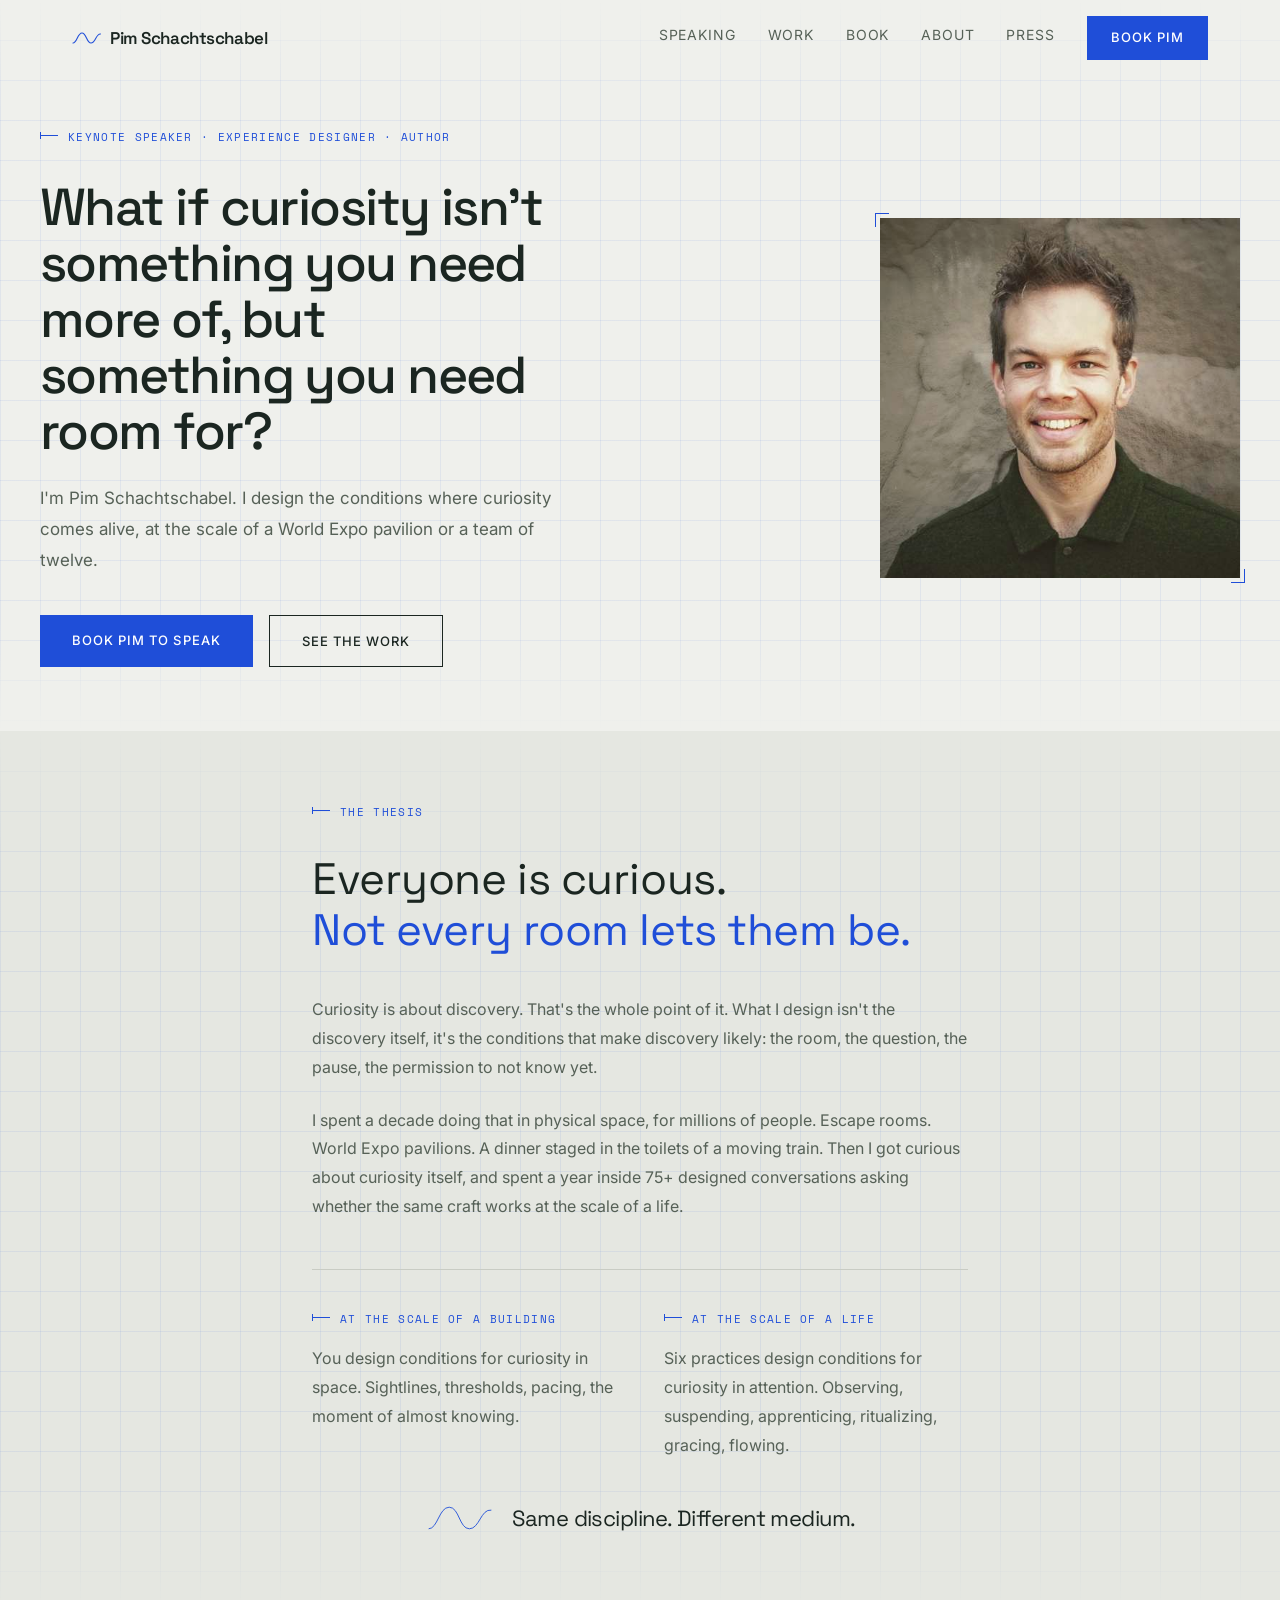
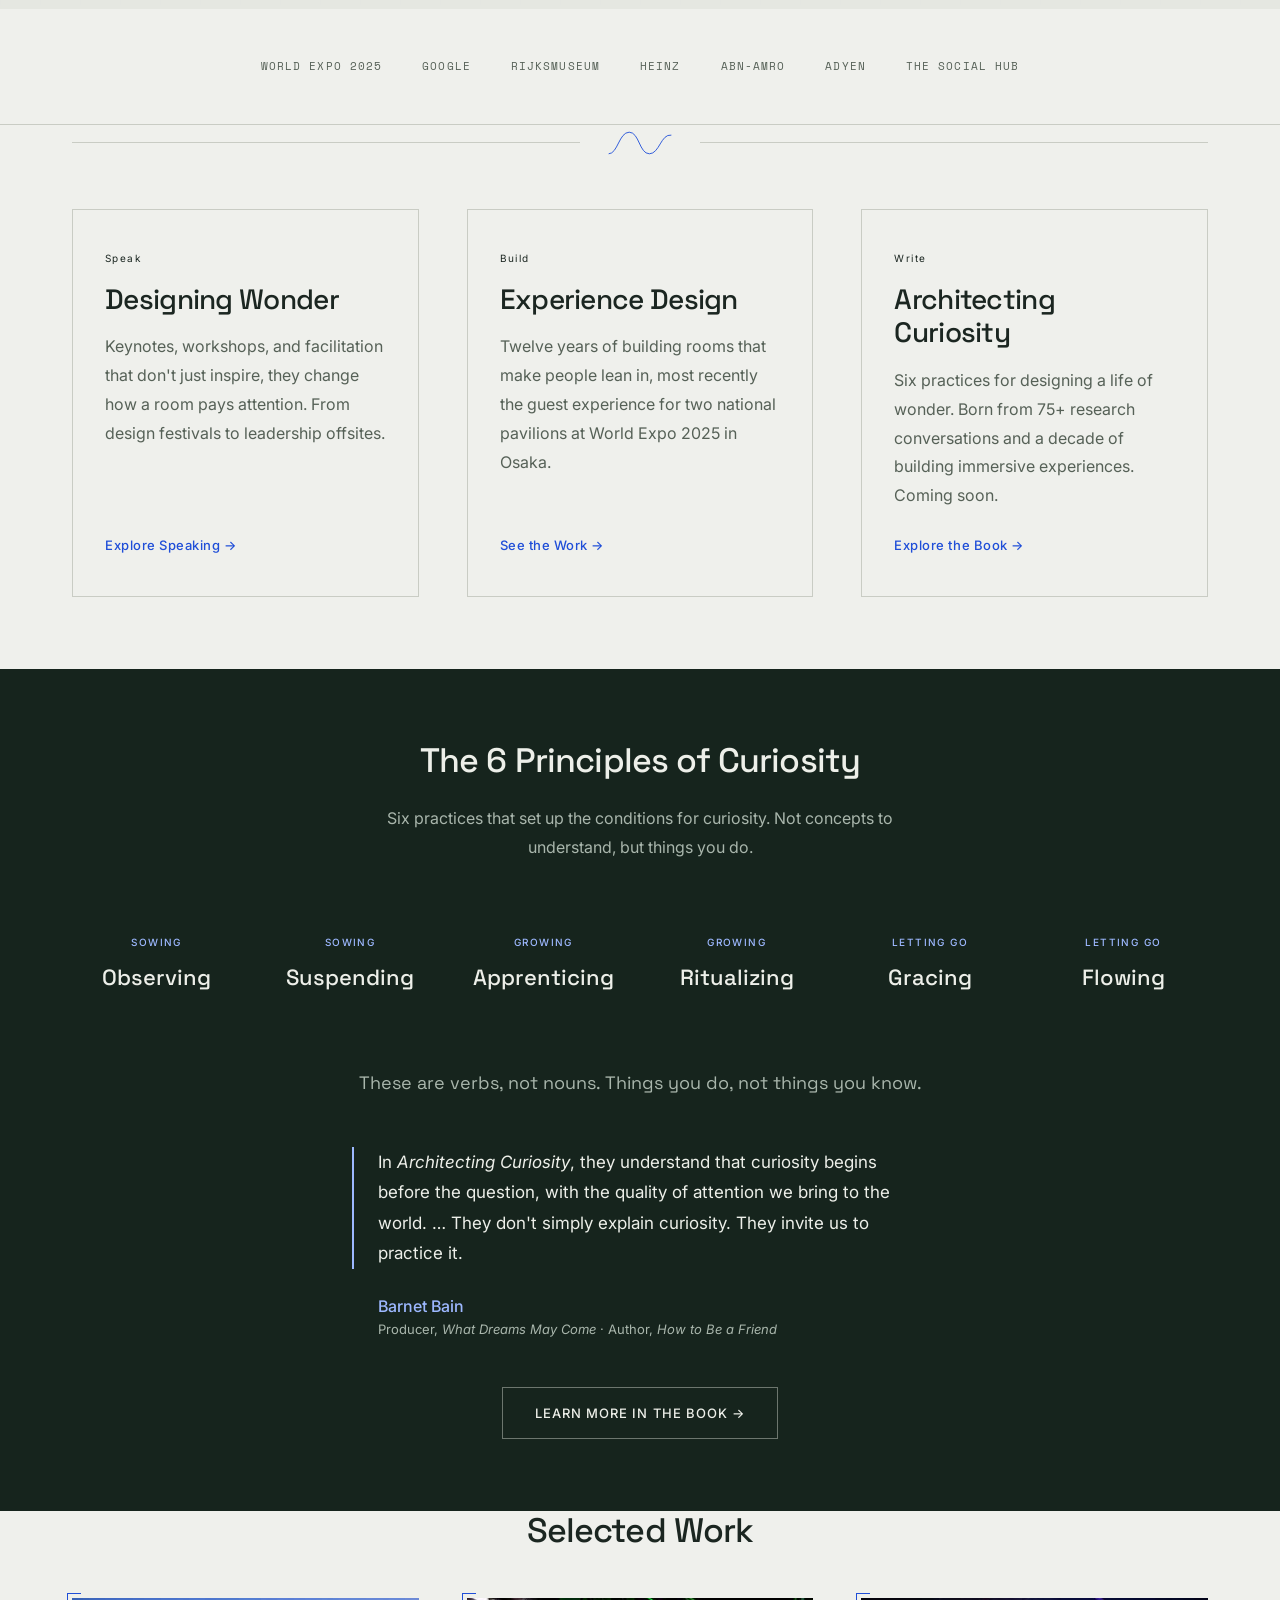
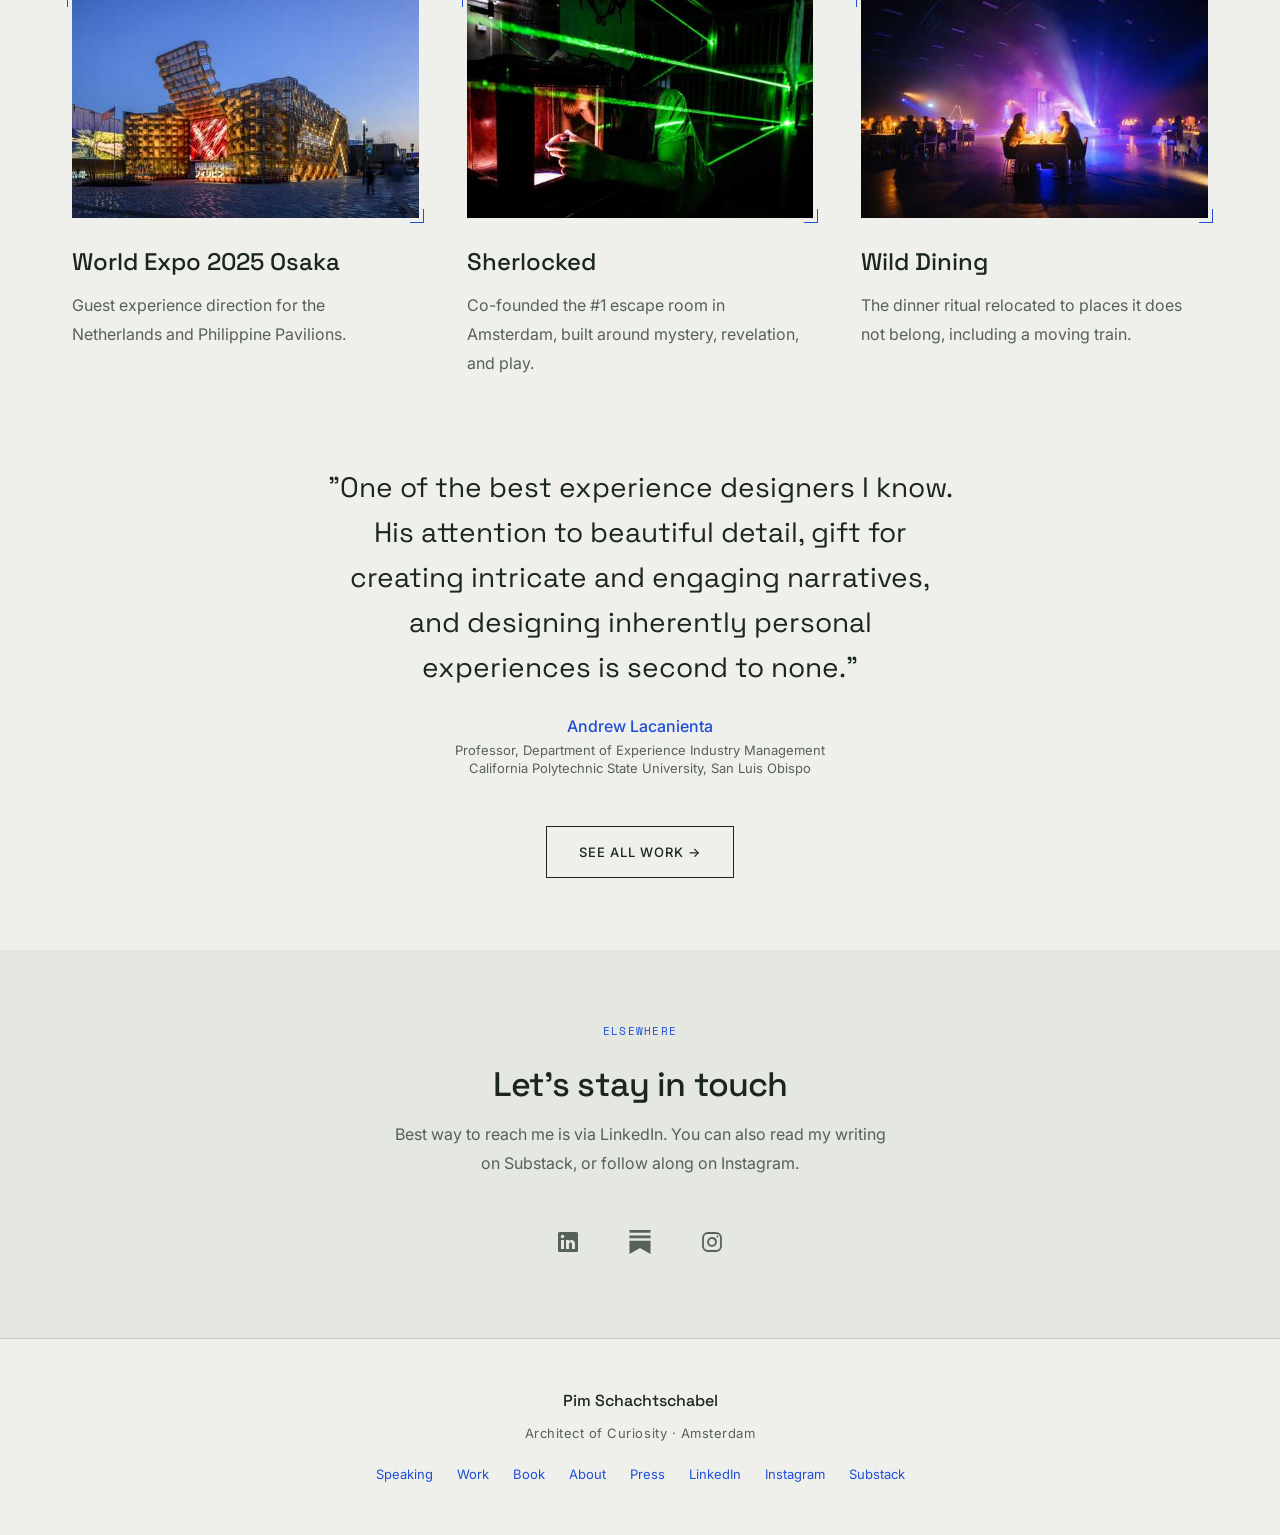
==== commit 7cdd8c72: "19Nov" ====
--- a/index.html
+++ b/index.html
@@ -30,7 +30,7 @@
   <!-- ========== NAV ========== -->
   <nav class="nav" aria-label="Main">
     <div class="nav__inner">
-      <a class="nav__logo" href="index.html"><svg class="swing" viewBox="0 0 24 24" aria-hidden="true" focusable="false"><path d="M5 21V3"/><path d="M5 3a18 18 0 0 1 16 18"/></svg><span>Pim Schachtschabel</span></a>
+      <a class="nav__logo" href="index.html"><svg class="thread--mark" viewBox="0 0 60 32" aria-hidden="true" focusable="false"><path pathLength="1" d="M2 26 C10 26 11 6 20 6 C29 6 29 26 38 26 C47 26 48 7 57 8" fill="none" stroke="currentColor" stroke-width="2.2" stroke-linecap="round"/></svg><span>Pim Schachtschabel</span></a>
       <ul class="nav__links">
         <li><a class="nav__link" href="speaking.html">Speaking</a></li>
         <li><a class="nav__link" href="work.html">Work</a></li>
@@ -59,6 +59,7 @@
 
     <!-- Hero -->
     <section class="hero band--grid">
+      <div class="thread" aria-hidden="true"><svg viewBox="0 0 100 900" preserveAspectRatio="none" focusable="false"><path pathLength="1" d="M58 0 C58 22 80 30 82 50 C84 68 64 76 56 64 C50 54 66 44 82 56 C96 66 92 104 88 134 C82 184 34 198 32 250 C30 302 88 316 86 370 C84 420 36 438 38 490 C40 546 94 558 88 612 C83 660 34 674 36 728 C38 782 90 792 86 848 C84 876 72 888 70 900"/></svg></div>
       <div class="hero__inner">
         <div class="hero__text">
           <p class="anno">Keynote Speaker &middot; Experience Designer &middot; Author</p>
@@ -77,6 +78,7 @@
 
     <!-- Thesis -->
     <section class="section bg-subtle band--grid">
+      <div class="thread" aria-hidden="true"><svg viewBox="0 0 100 900" preserveAspectRatio="none" focusable="false"><path pathLength="1" d="M58 0 C58 22 80 30 82 50 C84 68 64 76 56 64 C50 54 66 44 82 56 C96 66 92 104 88 134 C82 184 34 198 32 250 C30 302 88 316 86 370 C84 420 36 438 38 490 C40 546 94 558 88 612 C83 660 34 674 36 728 C38 782 90 792 86 848 C84 876 72 888 70 900"/></svg></div>
       <div class="container container--prose">
         <div class="reveal">
           <p class="anno mb-5">The thesis</p>
@@ -100,7 +102,7 @@
           </div>
         </div>
         <div class="reveal reveal--d2">
-          <p class="thesis__coda"><svg class="swing" viewBox="0 0 24 24" aria-hidden="true" focusable="false"><path d="M5 21V3"/><path d="M5 3a18 18 0 0 1 16 18"/></svg><span>Same discipline. Different medium.</span></p>
+          <p class="thesis__coda"><span class="thread thread--inline" aria-hidden="true"><svg viewBox="0 0 90 50" focusable="false"><path pathLength="1" d="M2 40 C14 40 16 10 30 10 C44 10 44 40 58 40 C72 40 74 12 88 14"/></svg></span><span>Same discipline. Different medium.</span></p>
         </div>
       </div>
     </section>
@@ -118,7 +120,7 @@
       </ul>
     </section>
 
-    <div class="divider"><svg class="swing" viewBox="0 0 24 24" aria-hidden="true" focusable="false"><path d="M5 21V3"/><path d="M5 3a18 18 0 0 1 16 18"/></svg></div>
+    <div class="divider"><span class="thread thread--inline" aria-hidden="true"><svg viewBox="0 0 90 50" focusable="false"><path pathLength="1" d="M2 40 C14 40 16 10 30 10 C44 10 44 40 58 40 C72 40 74 12 88 14"/></svg></span></div>
 
     <!-- Three Pillars -->
     <section class="section">
@@ -168,50 +170,56 @@
           <div class="reveal reveal--d4 principle-item"><p class="principle-item__stage">Letting Go</p><p class="principle-item__name">Flowing</p></div>
         </div>
         <div class="reveal reveal--d5">
-          <p class="text-caption text-on-emphasis-muted mb-5">These are verbs, not nouns. Things you do, not things you know.</p>
+          <p class="text-caption text-on-emphasis-muted mb-7">These are verbs, not nouns. Things you do, not things you know.</p>
+        </div>
+        <div class="reveal reveal--d5">
+          <figure class="endorsement text-left mx-auto mb-7" style="max-width:36rem;">
+            <blockquote class="endorsement__quote">In <em>Architecting Curiosity</em>, they understand that curiosity begins before the question, with the quality of attention we bring to the world. &hellip; They don't simply explain curiosity. They invite us to practice it.</blockquote>
+            <figcaption class="endorsement__by">
+              <p class="attribution__name">Barnet Bain</p>
+              <p class="attribution__role">Producer, <em>What Dreams May Come</em> &middot; Author, <em>How to Be a Friend</em></p>
+            </figcaption>
+          </figure>
           <a class="btn btn--ghost" href="book.html">Learn More in the Book &#8594;</a>
         </div>
       </div>
     </section>
 
-    <!-- Testimonial -->
-    <section class="section">
-      <div class="container text-center" style="max-width:43.75rem;">
-        <figure class="reveal">
+
+    <!-- Selected Work -->
+    <section class="section pt-0" id="selected-work">
+      <div class="container">
+        <div class="reveal">
+          <h2 class="heading-section text-center mb-7">Selected Work</h2>
+        </div>
+        <div class="card-grid card-grid--3">
+          <div class="reveal">
+            <article class="work-card">
+              <div class="frame reveal reveal--media"><div class="work-card__image-wrap"><img src="images/expo.jpg" alt="The Philippine Pavilion at World Expo 2025 Osaka" class="work-card__image" width="500" height="333" loading="lazy"></div></div>
+              <div class="work-card__body reveal"><h3 class="work-card__title">World Expo 2025 Osaka</h3><p class="text-body">Guest experience direction for the Netherlands and Philippine Pavilions.</p></div>
+            </article>
+          </div>
+          <div class="reveal reveal--d1">
+            <article class="work-card">
+              <div class="frame reveal reveal--media"><div class="work-card__image-wrap"><img src="images/sherlocked.jpg" alt="A Sherlocked escape room set" class="work-card__image" width="500" height="333" loading="lazy"></div></div>
+              <div class="work-card__body reveal"><h3 class="work-card__title">Sherlocked</h3><p class="text-body">Co-founded the #1 escape room in Amsterdam, built around mystery, revelation, and play.</p></div>
+            </article>
+          </div>
+          <div class="reveal reveal--d2">
+            <article class="work-card">
+              <div class="frame reveal reveal--media"><div class="work-card__image-wrap"><img src="images/wilddining.jpg" alt="A Wild Dining table set in an unexpected location" class="work-card__image" width="500" height="333" loading="lazy"></div></div>
+              <div class="work-card__body reveal"><h3 class="work-card__title">Wild Dining</h3><p class="text-body">The dinner ritual relocated to places it does not belong, including a moving train.</p></div>
+            </article>
+          </div>
+        </div>
+        <div class="container text-center mt-8" style="max-width:43.75rem;">
+          <figure class="reveal">
           <blockquote class="text-quote mb-4">"One of the best experience designers I know. His attention to beautiful detail, gift for creating intricate and engaging narratives, and designing inherently personal experiences is second to none."</blockquote>
           <figcaption>
             <p class="attribution__name">Andrew Lacanienta</p>
             <p class="attribution__role">Professor, Department of Experience Industry Management<br>California Polytechnic State University, San Luis Obispo</p>
           </figcaption>
         </figure>
-      </div>
-    </section>
-
-    <!-- Selected Work -->
-    <section class="section pt-0" id="selected-work">
-      <div class="container">
-        <div class="reveal">
-          <h2 class="heading-section text-center mb-7">Selected Work</h2>
-        </div>
-        <div class="card-grid card-grid--3">
-          <div class="reveal">
-            <article class="work-card">
-              <div class="frame reveal reveal--media"><div class="work-card__image-wrap"><img src="images/expo.jpg" alt="The Philippine Pavilion at World Expo 2025 Osaka" class="work-card__image" width="500" height="333" loading="lazy"></div></div>
-              <div class="work-card__body reveal"><h3 class="work-card__title">World Expo 2025 Osaka</h3><p class="text-body">Guest experience direction for the Netherlands and Philippine Pavilions.</p></div>
-            </article>
-          </div>
-          <div class="reveal reveal--d1">
-            <article class="work-card">
-              <div class="frame reveal reveal--media"><div class="work-card__image-wrap"><img src="images/sherlocked.jpg" alt="A Sherlocked escape room set" class="work-card__image" width="500" height="333" loading="lazy"></div></div>
-              <div class="work-card__body reveal"><h3 class="work-card__title">Sherlocked</h3><p class="text-body">Co-founded the #1 escape room in Amsterdam, built around mystery, revelation, and play.</p></div>
-            </article>
-          </div>
-          <div class="reveal reveal--d2">
-            <article class="work-card">
-              <div class="frame reveal reveal--media"><div class="work-card__image-wrap"><img src="images/wilddining.jpg" alt="A Wild Dining table set in an unexpected location" class="work-card__image" width="500" height="333" loading="lazy"></div></div>
-              <div class="work-card__body reveal"><h3 class="work-card__title">Wild Dining</h3><p class="text-body">The dinner ritual relocated to places it does not belong, including a moving train.</p></div>
-            </article>
-          </div>
         </div>
         <div class="reveal text-center mt-7">
           <a class="btn btn--secondary" href="work.html">See All Work &#8594;</a>
--- a/styles.css
+++ b/styles.css
@@ -57,7 +57,6 @@
   /* Space Grotesk carries far more weight per pixel than Cormorant did,
      so the display sizes come down even though the impact goes up. */
   --font-size-display: clamp(1.875rem, 4.6vw, 3.25rem);
-  --font-size-hero: clamp(2.25rem, 6vw, 4rem);
   --track-display: -0.03em;
   --track-heading: -0.025em;
   --line-height-tight: 1.15;
@@ -71,7 +70,12 @@
   --max-width-medium: 50rem;   /* 800px */
   --max-width-prose: 45rem;    /* 720px */
   --padding-page: var(--space-3);  /* 16px default, overridden at breakpoints */
-  --section-padding-y: var(--space-8);
+  /* Both sides of every section pad, so this value lands DOUBLED at each
+     seam. 6rem read as 192px of nothing between blocks. */
+  --section-padding-y: var(--space-7);
+  /* Clears the fixed nav (~76px) plus breathing room. Was a hard 8rem, which
+     ate 19% of a 667px phone screen before any content appeared. */
+  --page-top-offset: 6.5rem;
 
   /* Transitions */
   --duration-fast: 0.2s;
@@ -84,7 +88,8 @@
 @media (min-width: 768px) {
   :root {
     --padding-page: var(--space-5);  /* 32px */
-    --section-padding-y: var(--space-9);
+    --section-padding-y: 4.5rem;
+    --page-top-offset: 8rem;
   }
 }
 @media (min-width: 1400px) {
@@ -160,8 +165,8 @@
   padding-inline: var(--padding-page);
 }
 
-/* Interior pages start below the fixed nav */
-.section--page-top { padding-top: 10rem; }
+/* Interior pages start below the fixed nav; matches the hero's opening. */
+.section--page-top { padding-top: var(--page-top-offset); }
 
 /* ========== TYPOGRAPHY ========== */
 .text-label {
@@ -187,14 +192,6 @@
   color: var(--color-fg-default);
 }
 
-.heading-hero {
-  font-family: var(--font-display);
-  font-size: var(--font-size-hero);
-  font-weight: 500;
-  line-height: 1.06;
-  letter-spacing: var(--track-display);
-  color: var(--color-fg-default);
-}
 
 .heading-section {
   font-family: var(--font-display);
@@ -335,8 +332,9 @@
   letter-spacing: var(--track-heading);
   text-decoration: none;
 }
-.nav__logo .swing { width: 1.125rem; height: 1.125rem; }
-.nav--over-media:not(.nav--scrolled) .nav__logo .swing { color: var(--color-accent-on-dark); }
+.nav__logo .thread--mark { width: 1.875rem; height: 1.125rem; }
+.nav__logo .thread--mark path { stroke: var(--color-accent); }
+.nav--over-media:not(.nav--scrolled) .nav__logo .thread--mark path { stroke: var(--color-accent-on-dark); }
 .nav__logo:hover { color: var(--color-accent); }
 .nav__links {
   display: flex;
@@ -515,31 +513,77 @@
   .js-reveal .reveal--d5 { transition-delay: 0.6s; }
 }
 
-/* ========== THE MARK — ARCHITECTURAL DOOR SWING ==========
-   The plan symbol for a door: the jamb, and the arc of its swing. It is the
-   drawing convention for a threshold, which is the thing Pim designs. */
-.swing {
-  display: block;
-  width: 1.5rem;
-  height: 1.5rem;
+/* ========== THE MARK — THE THREAD ==========
+   Lifted from the Architecting Curiosity cover: one unbroken line that
+   wanders but never breaks. It replaces the door swing, because a mark that
+   already exists on the book ties the two together for nothing. One SVG
+   path, so it scales to any height and recolours per section. */
+.thread {
+  position: absolute;
+  top: 0;
+  bottom: 0;
+  right: max(var(--space-3), calc((100% - var(--max-width-content)) / 2));
+  width: 6rem;
+  z-index: 1;
+  pointer-events: none;
+}
+.thread svg { width: 100%; height: 100%; display: block; }
+.thread path {
+  fill: none;
+  stroke: var(--color-accent);
+  stroke-width: 1.25;
+  stroke-linecap: round;
+}
+.bg-emphasis .thread path { stroke: var(--color-accent-on-dark); }
+
+@media (max-width: 48rem) {
+  .thread { right: 0; width: 4.5rem; opacity: 0.45; }
+}
+
+/* Drawn by scrolling: following the page draws the line of inquiry. Same
+   scroll timeline as the focus pull, so it costs nothing on the main thread,
+   and it simply renders complete where that is unavailable. */
+@keyframes thread-draw { to { stroke-dashoffset: 0; } }
+
+@media (prefers-reduced-motion: no-preference) {
+  @supports (animation-timeline: view()) {
+    .thread path {
+      stroke-dasharray: 1;
+      stroke-dashoffset: 1;
+      animation: thread-draw linear both;
+      animation-timeline: view();
+      animation-range: entry 10% cover 70%;
+    }
+  }
+}
+
+/* Short curl, for a divider or beside a line of type. Always drawn whole. */
+.thread--inline {
+  position: static;
+  width: 4.5rem;
+  height: 2.25rem;
   flex: none;
-  color: var(--color-accent);
-}
-.swing path {
-  fill: none;
-  stroke: currentColor;
-  stroke-width: 1.5;
-}
-.bg-emphasis .swing { color: var(--color-accent-on-dark); }
+  opacity: 1;
+}
+.thread--inline path {
+  stroke-dasharray: none;
+  stroke-dashoffset: 0;
+  animation: none;
+}
+.thread--mark { width: 2rem; height: 1.25rem; }
 
 .divider {
   display: flex;
   align-items: center;
-  gap: var(--space-3);
+  gap: var(--space-4);
   max-width: var(--max-width-content);
-  margin: var(--space-5) auto;
+  margin: 0 auto;
   padding-inline: var(--padding-page);
 }
+/* The divider carries no margin of its own: the block above already ends in
+   its own padding, and the section below matches it, so the curl sits
+   centred in the gap instead of being pushed against one side. */
+.divider + .section { padding-top: var(--space-7); }
 .divider::before,
 .divider::after {
   content: "";
@@ -603,31 +647,11 @@
 .bg-emphasis .frame::before,
 .bg-emphasis .frame::after { border-color: var(--color-accent-on-dark); }
 
-/* ========== THE POINTER — AN INSTRUMENT OF ATTENTION ==========
-   The pointer is a registration mark, matching the corners on framed media:
-   a gapped crosshair that closes into a reticle over anything interactive.
-   Running text keeps the I-beam, because losing the selection affordance to
-   a flourish is a bad trade. Touch devices never see any of this. */
-@media (hover: hover) and (pointer: fine) {
-  body {
-    cursor: url("data:image/svg+xml,%3Csvg xmlns='http://www.w3.org/2000/svg' width='24' height='24'%3E%3Cg stroke='%231F4ED8' stroke-width='1.25' stroke-linecap='round'%3E%3Cpath d='M12 3v5M12 16v5M3 12h5M16 12h5'/%3E%3C/g%3E%3C/svg%3E") 12 12, crosshair;
-  }
-  p, h1, h2, h3, h4, h5, h6, li, blockquote, figcaption, summary {
-    cursor: text;
-  }
-  a, button, summary, .btn, [role="button"],
-  a p, a h1, a h2, a h3, a h4, button p, summary p {
-    cursor: url("data:image/svg+xml,%3Csvg xmlns='http://www.w3.org/2000/svg' width='28' height='28'%3E%3Cg fill='none' stroke='%231F4ED8' stroke-width='1.25' stroke-linecap='round'%3E%3Ccircle cx='14' cy='14' r='5.5'/%3E%3Cpath d='M14 2v4M14 22v4M2 14h4M22 14h4'/%3E%3C/g%3E%3C/svg%3E") 14 14, pointer;
-  }
-  .bg-emphasis, .bg-emphasis p, .bg-emphasis h2, .bg-emphasis h3, .speaking-hero {
-    cursor: url("data:image/svg+xml,%3Csvg xmlns='http://www.w3.org/2000/svg' width='24' height='24'%3E%3Cg stroke='%239DB8FF' stroke-width='1.25' stroke-linecap='round'%3E%3Cpath d='M12 3v5M12 16v5M3 12h5M16 12h5'/%3E%3C/g%3E%3C/svg%3E") 12 12, crosshair;
-  }
-  .bg-emphasis a, .bg-emphasis .btn, .speaking-hero a {
-    cursor: url("data:image/svg+xml,%3Csvg xmlns='http://www.w3.org/2000/svg' width='28' height='28'%3E%3Cg fill='none' stroke='%239DB8FF' stroke-width='1.25' stroke-linecap='round'%3E%3Ccircle cx='14' cy='14' r='5.5'/%3E%3Cpath d='M14 2v4M14 22v4M2 14h4M22 14h4'/%3E%3C/g%3E%3C/svg%3E") 14 14, pointer;
-  }
-}
-
 /* Drafting grid, faded at both edges so it never stops on a hard line. */
+/* No overflow:hidden here. It would make the band a scroll container, and
+   every view() timeline inside it would resolve against a box that never
+   scrolls — freezing the focus pull wherever each element happens to sit.
+   The thread is inset top/bottom so it needs no clipping. */
 .band--grid { position: relative; }
 .band--grid::before {
   content: "";
@@ -641,7 +665,10 @@
   -webkit-mask-image: linear-gradient(to bottom, transparent, #000 15%, #000 85%, transparent);
   mask-image: linear-gradient(to bottom, transparent, #000 15%, #000 85%, transparent);
 }
-.band--grid > * { position: relative; z-index: 1; }
+/* Lift real content above the grid layer — but NOT .thread, which must stay
+   absolutely positioned. This selector and .thread have equal specificity, so
+   without the exclusion this one wins and drops the thread into normal flow. */
+.band--grid > *:not(.thread) { position: relative; z-index: 1; }
 
 /* The structure is only visible where you are looking: a second, brighter
    grid masked to a soft disc under the pointer. Purely additive — without
@@ -671,7 +698,7 @@
 .hero {
   display: flex;
   align-items: center;
-  padding: 9rem var(--padding-page) var(--space-9);
+  padding: var(--page-top-offset) var(--padding-page) var(--space-8);
 }
 .hero__inner {
   max-width: var(--max-width-content);
@@ -880,7 +907,6 @@
 }
 
 /* ========== WORK CARDS ========== */
-.work-card { overflow: hidden; }
 .work-card { overflow: visible; }
 .work-card__image-wrap { overflow: hidden; height: 13.75rem; }
 .work-card__image {
@@ -958,7 +984,6 @@
 /* ========== TALK CARDS ========== */
 .talk { border-top: 1px solid var(--color-border-default); padding: var(--space-7) 0; }
 .talk__num {
-  font-family: var(--font-body);
   font-size: var(--font-size-xs);
   font-weight: 500;
   color: var(--color-accent);
@@ -1025,30 +1050,25 @@
 /* ========== BOOK PAGE ========== */
 .book-title {
   font-family: var(--font-display);
-  font-size: clamp(2.5rem, 7vw, 4.5rem);
-  font-weight: 300;
-  color: var(--color-fg-default);
-  line-height: 1.1;
+  font-size: clamp(2.25rem, 6vw, 4rem);
+  font-weight: 500;
+  letter-spacing: var(--track-display);
+  color: var(--color-fg-default);
+  line-height: 1.06;
 }
 .book-byline {
   font-size: 0.875rem;
   color: var(--color-fg-muted);
   letter-spacing: 0.04em;
 }
-.book-tintype {
-  width: 15rem;
-  height: auto;
-  margin: var(--space-7) auto;
-  filter: sepia(0.25) contrast(1.05);
-  box-shadow: 8px 12px 32px rgba(42, 33, 24, 0.15);
-}
-.book-rule {
-  width: 2.5rem;
-  height: 1px;
-  background: var(--color-accent-muted);
-  margin: 0 auto;
-  border: 0;
-}
+/* The cover sits where the portrait used to. It is a product shot on its own
+   warm backdrop, so the registration corners matter here: they read it as a
+   placed photograph rather than as a page background that clashes. */
+.book-cover {
+  width: min(36rem, 100%);
+  margin: var(--space-7) auto 0;
+}
+
 
 /* Principle boxes on book page */
 .principle-box {
@@ -1062,6 +1082,32 @@
   color: var(--color-fg-default);
   margin-bottom: var(--space-2);
 }
+
+/* A jacket blurb is read, not scanned, so it is set at reading size rather
+   than as a display pull quote. The left rule matches the condition callouts
+   on the work pages, so praise and proof share one device. */
+.endorsement { margin: 0; }
+.endorsement__quote {
+  margin: 0;
+  padding-left: var(--space-4);
+  border-left: 2px solid var(--color-accent-muted);
+  font-size: var(--font-size-md);
+  line-height: var(--line-height-relaxed);
+  color: var(--color-fg-default);
+}
+.endorsement__by {
+  margin-top: var(--space-4);
+  padding-left: calc(var(--space-4) + 2px);
+}
+
+/* The home page carries an excerpt inside the dark book band, where the
+   default ink and the muted role colour would both disappear. */
+.bg-emphasis .endorsement__quote {
+  color: var(--color-fg-on-emphasis);
+  border-left-color: var(--color-accent-on-dark);
+}
+.bg-emphasis .attribution__name { color: var(--color-accent-on-dark); }
+.bg-emphasis .attribution__role { color: var(--color-fg-on-emphasis-muted); }
 
 /* ========== ABOUT PAGE ========== */
 .about-para {
@@ -1175,14 +1221,9 @@
   .case--reverse .case__media { order: 2; }
 }
 .case__media img { width: 100%; }
-.case__meta {
-  font-family: var(--font-body);
-  font-size: var(--font-size-xs);
-  font-weight: 500;
-  letter-spacing: 0.12em;
-  text-transform: uppercase;
-  color: var(--color-fg-muted);
-}
+/* Paired with .anno in the markup; only the colour differs — a project's
+   byline is quieter than a label. */
+.case__meta { color: var(--color-fg-muted); }
 .case__title {
   font-family: var(--font-display);
   font-size: clamp(1.75rem, 3.5vw, 2.25rem);
@@ -1196,15 +1237,8 @@
   padding-left: var(--space-4);
   border-left: 2px solid var(--color-accent-muted);
 }
-.case__condition-label {
-  font-family: var(--font-body);
-  font-size: var(--font-size-xs);
-  font-weight: 500;
-  letter-spacing: 0.12em;
-  text-transform: uppercase;
-  color: var(--color-accent);
-  margin-bottom: var(--space-1);
-}
+/* Fully covered by .anno apart from the gap beneath it. */
+.case__condition-label { margin-bottom: var(--space-1); }
 .case__condition-text {
   font-family: var(--font-display);
   font-size: var(--font-size-xl);
@@ -1225,11 +1259,6 @@
   margin-bottom: var(--space-1);
 }
 .workitem__meta {
-  font-family: var(--font-body);
-  font-size: var(--font-size-xs);
-  font-weight: 500;
-  letter-spacing: 0.12em;
-  text-transform: uppercase;
   color: var(--color-fg-muted);
   margin-bottom: var(--space-2);
 }
@@ -1262,6 +1291,7 @@
 
 /* ========== UTILITY ========== */
 .text-center { text-align: center; }
+.text-left { text-align: left; }
 .mx-auto { margin-inline: auto; }
 .mt-2 { margin-top: var(--space-2); }
 .mt-3 { margin-top: var(--space-3); }
@@ -1277,6 +1307,3 @@
 .mb-7 { margin-bottom: var(--space-7); }
 .mb-8 { margin-bottom: var(--space-8); }
 .pt-0 { padding-top: 0; }
-.max-w-narrow { max-width: var(--max-width-narrow); }
-.max-w-medium { max-width: var(--max-width-medium); }
-.max-w-prose { max-width: var(--max-width-prose); }
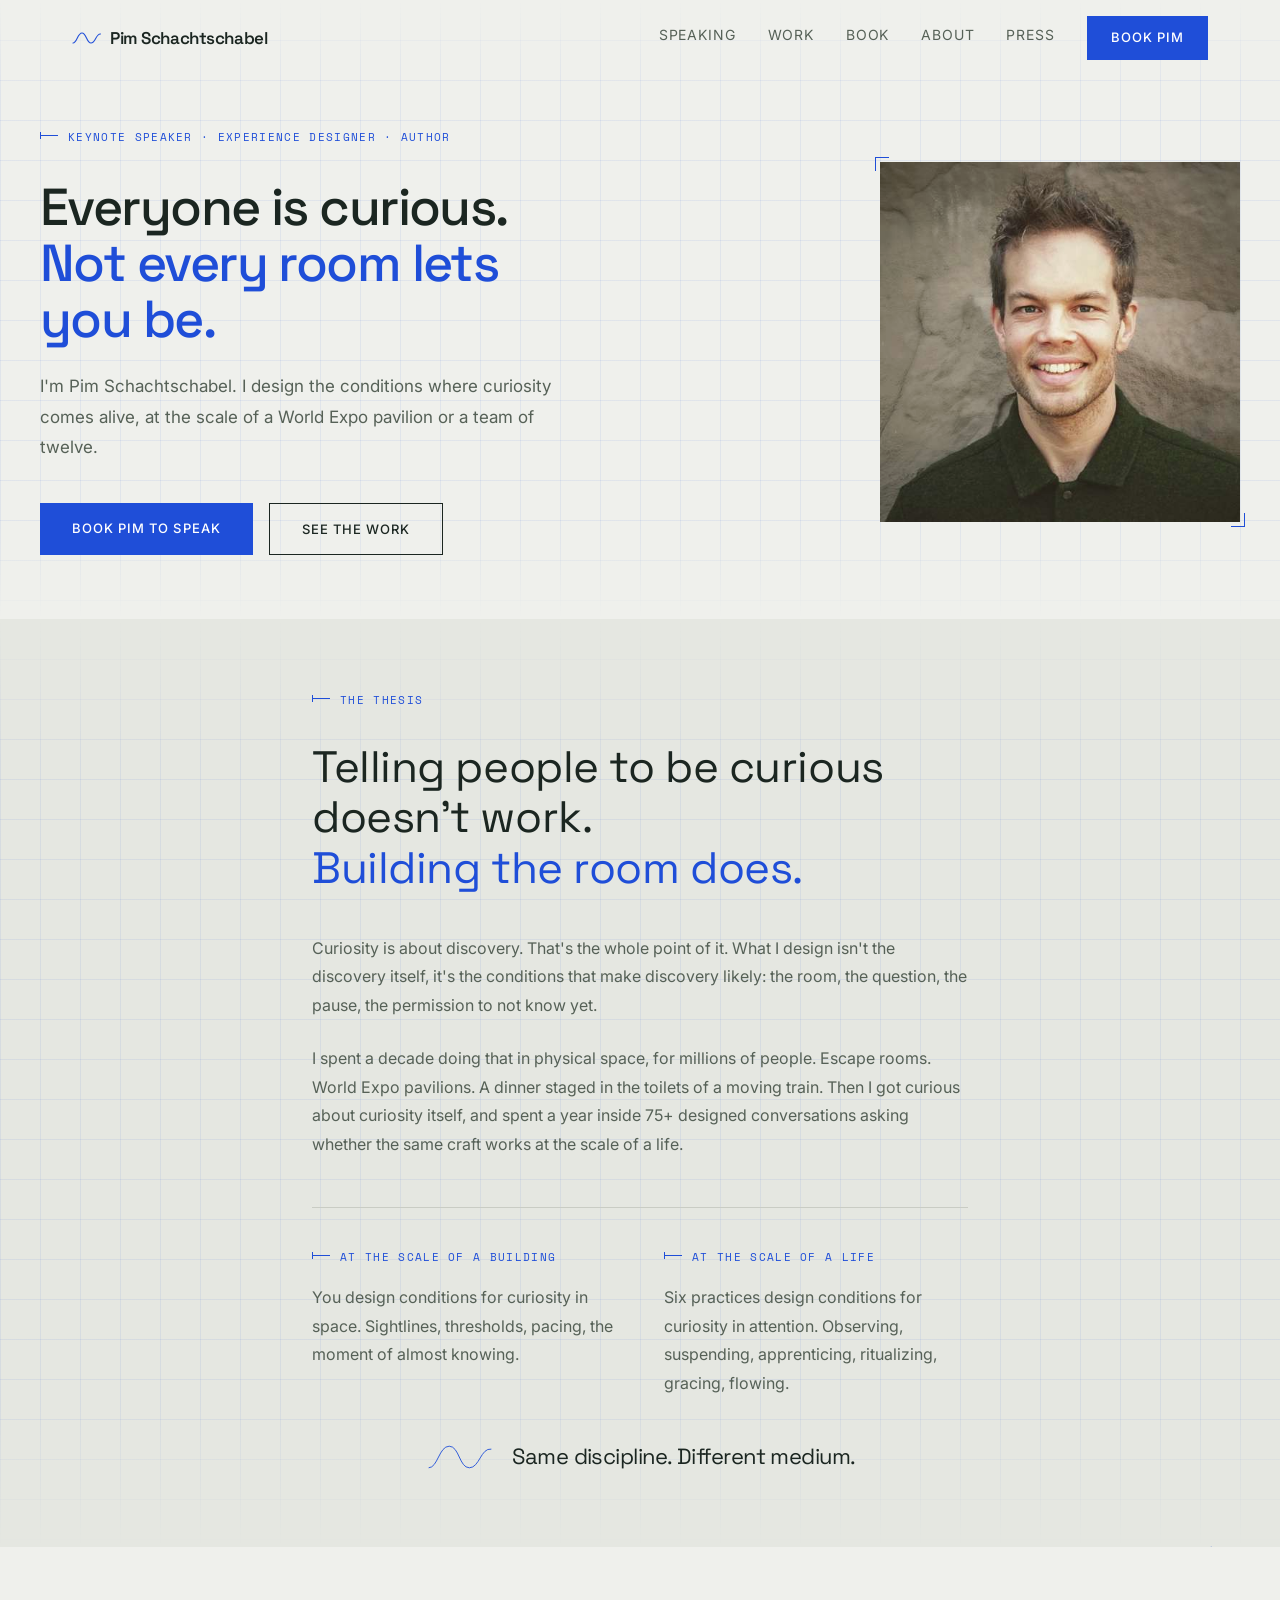
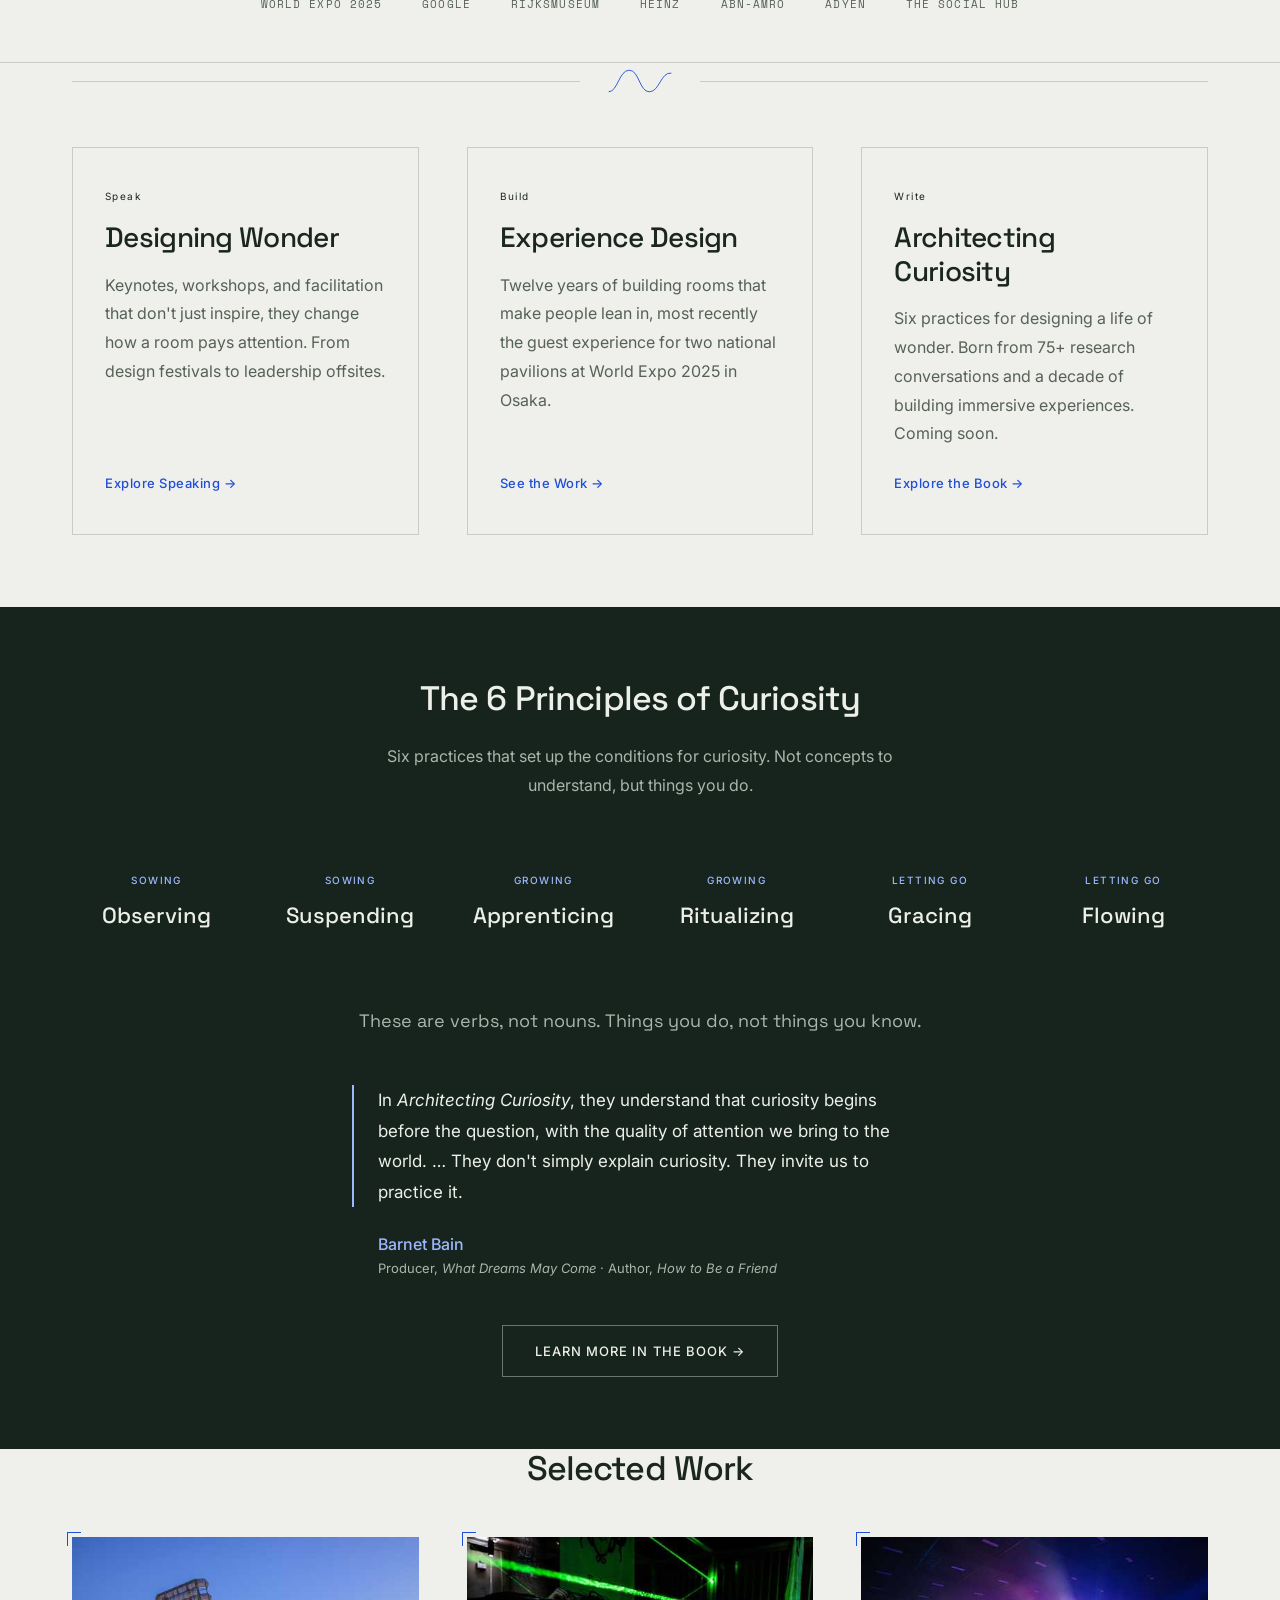
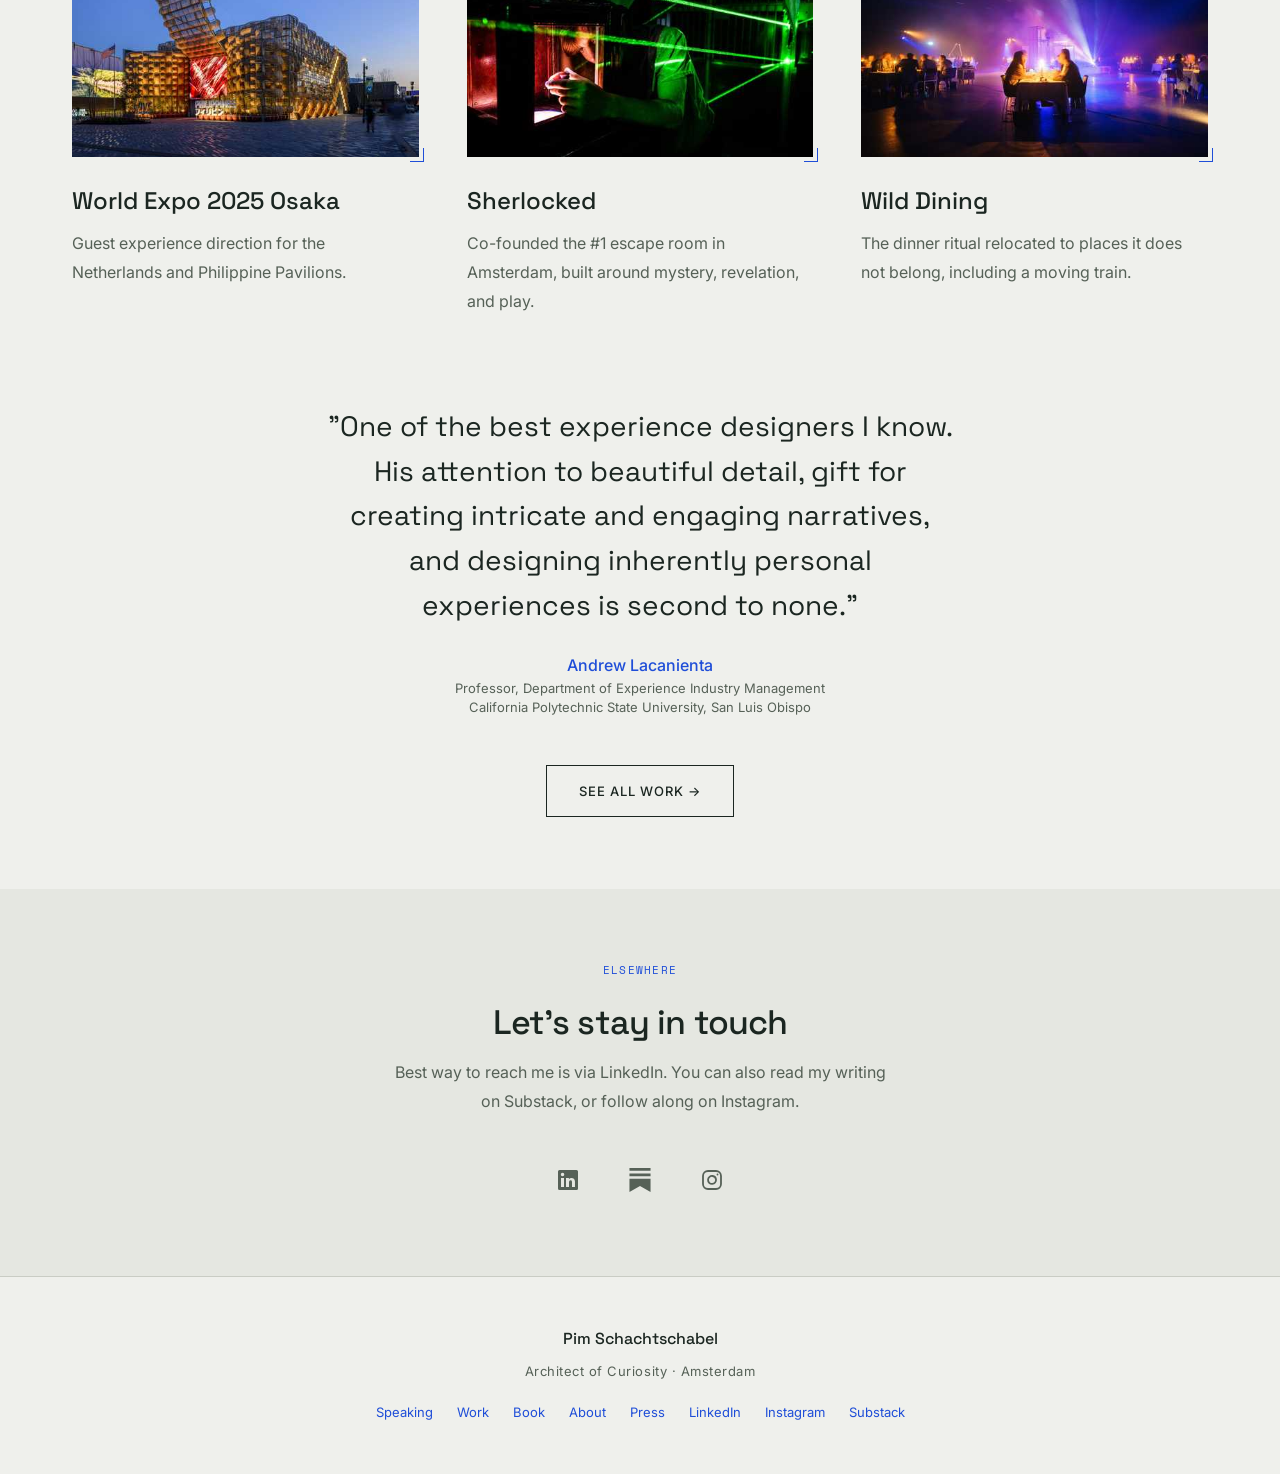
==== commit 12ccadb9: "Nov19th" ====
--- a/index.html
+++ b/index.html
@@ -4,13 +4,13 @@
   <meta charset="UTF-8">
   <meta name="viewport" content="width=device-width, initial-scale=1.0">
   <title>Pim Schachtschabel — Keynote Speaker on Curiosity &amp; Creativity</title>
-  <meta name="description" content="Everyone is curious. Not every room lets them be. Pim Schachtschabel designs the conditions where curiosity comes alive — at the scale of a World Expo pavilion or a team of twelve.">
+  <meta name="description" content="Everyone is curious. Not every room lets you be. Pim Schachtschabel designs the conditions where curiosity comes alive, at the scale of a World Expo pavilion or a team of twelve.">
   <link rel="canonical" href="https://pimschachtschabel.github.io/">
 
   <meta property="og:type" content="website">
   <meta property="og:site_name" content="Pim Schachtschabel">
   <meta property="og:title" content="Pim Schachtschabel — Keynote Speaker on Curiosity &amp; Creativity">
-  <meta property="og:description" content="Everyone is curious. Not every room lets them be. Keynotes, workshops, and experience design from the architect behind World Expo pavilions and Europe's most acclaimed escape rooms.">
+  <meta property="og:description" content="Everyone is curious. Not every room lets you be. Keynotes, workshops, and experience design from the architect behind World Expo pavilions and Europe's most acclaimed escape rooms.">
   <meta property="og:url" content="https://pimschachtschabel.github.io/">
   <meta property="og:image" content="https://pimschachtschabel.github.io/images/portrait.jpg">
   <meta property="og:image:width" content="500">
@@ -63,7 +63,7 @@
       <div class="hero__inner">
         <div class="hero__text">
           <p class="anno">Keynote Speaker &middot; Experience Designer &middot; Author</p>
-          <h1 class="heading-display">What if curiosity isn't something you need more of, but something you need room for?</h1>
+          <h1 class="heading-display heading-display--split">Everyone is curious. <em>Not every room lets you be.</em></h1>
           <p class="text-body text-body--large">I'm Pim Schachtschabel. I design the conditions where curiosity comes alive, at the scale of a World Expo pavilion or a team of twelve.</p>
           <div class="hero__actions">
             <a class="btn btn--primary" href="speaking.html#get-in-touch">Book Pim to Speak</a>
@@ -82,7 +82,7 @@
       <div class="container container--prose">
         <div class="reveal">
           <p class="anno mb-5">The thesis</p>
-          <p class="thesis__statement mb-6">Everyone is curious.<em>Not every room lets them be.</em></p>
+          <p class="thesis__statement mb-6">Telling people to be curious doesn't work. <em>Building the room does.</em></p>
         </div>
         <div class="reveal reveal--d1">
           <p class="text-body mb-4">Curiosity is about discovery. That's the whole point of it. What I design isn't the discovery itself, it's the conditions that make discovery likely: the room, the question, the pause, the permission to not know yet.</p>
--- a/styles.css
+++ b/styles.css
@@ -190,6 +190,14 @@
   line-height: 1.08;
   letter-spacing: var(--track-display);
   color: var(--color-fg-default);
+}
+/* Two-part headline: second clause drops to its own line in accent.
+   Same device as .thesis__statement, so the signature line reads
+   identically wherever it appears. */
+.heading-display--split em {
+  font-style: normal;
+  display: block;
+  color: var(--color-accent);
 }
 
 
@@ -980,6 +988,8 @@
 }
 .speaking-hero__text { max-width: 43.75rem; }
 .speaking-hero__text .heading-display { color: var(--color-fg-on-emphasis); }
+/* Over the stage photo the paper-ground accent would disappear. */
+.speaking-hero__text .heading-display--split em { color: var(--color-accent-on-dark); }
 
 /* ========== TALK CARDS ========== */
 .talk { border-top: 1px solid var(--color-border-default); padding: var(--space-7) 0; }
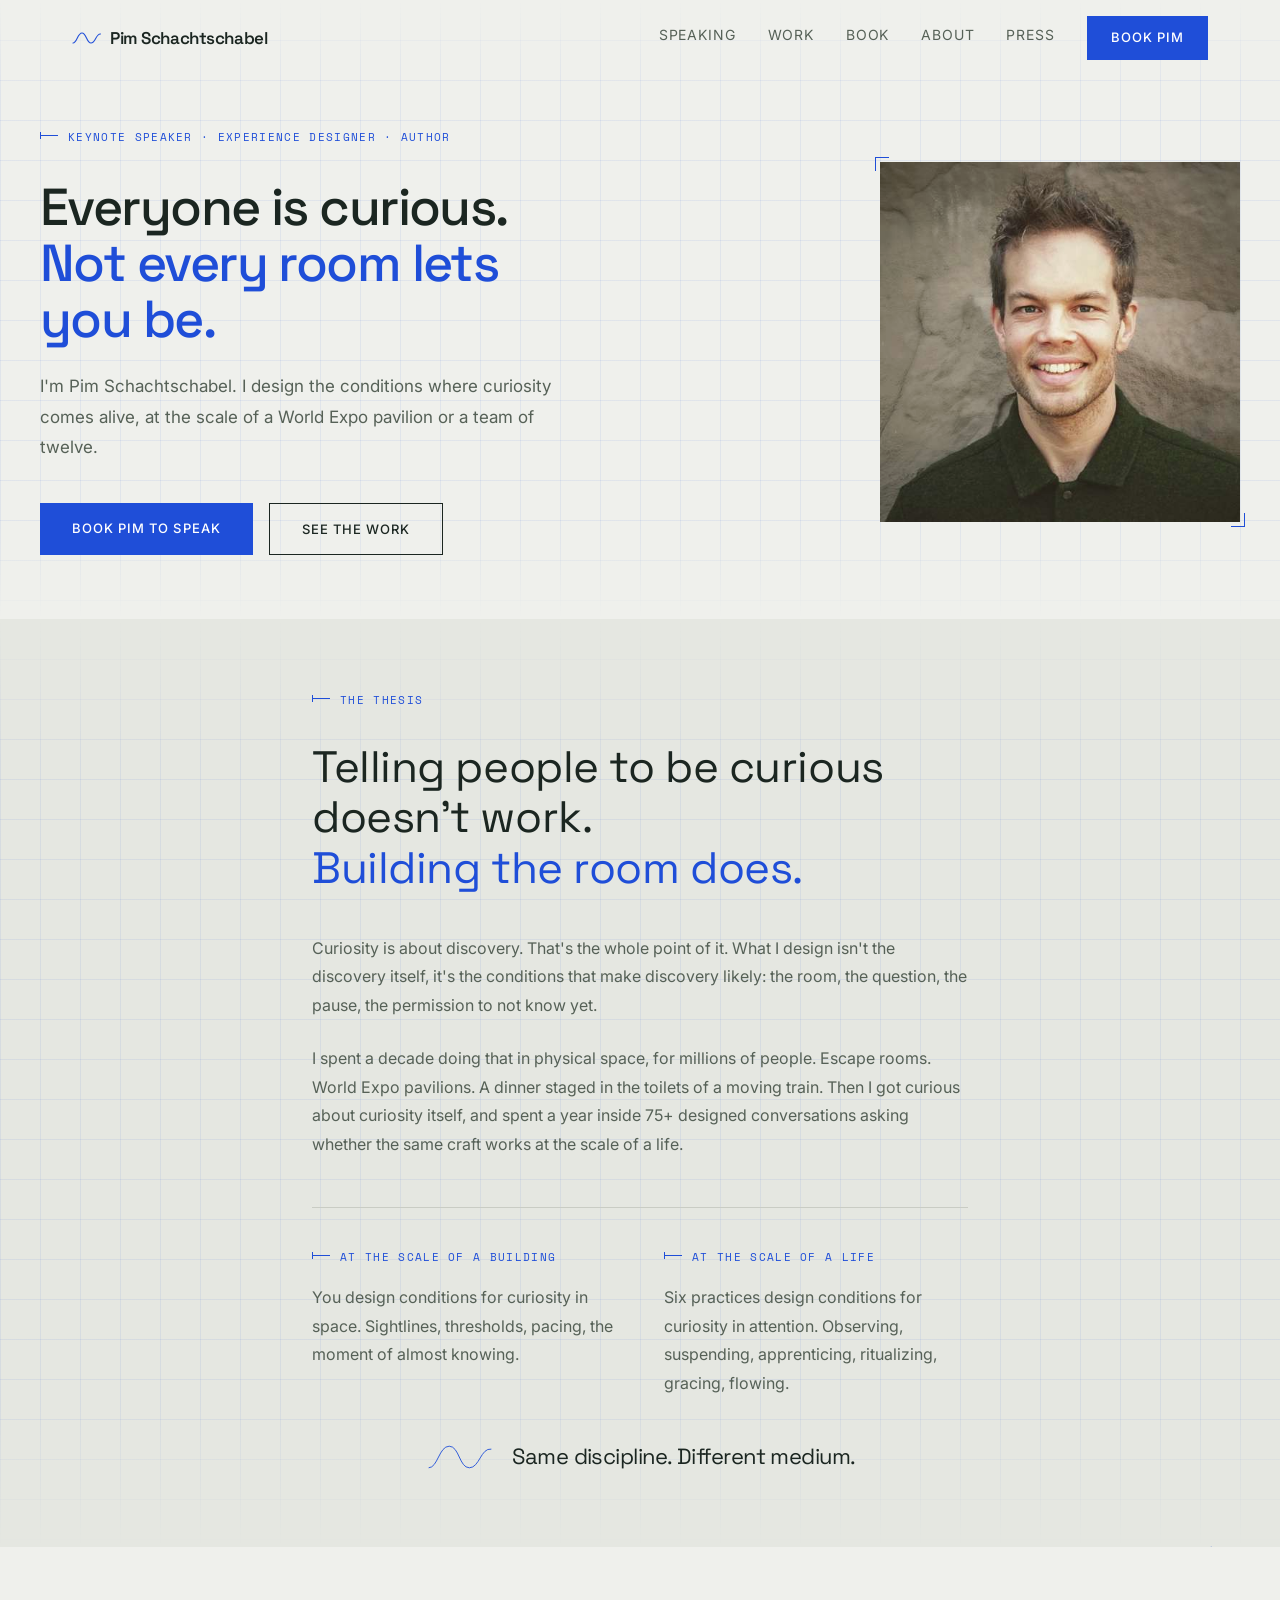
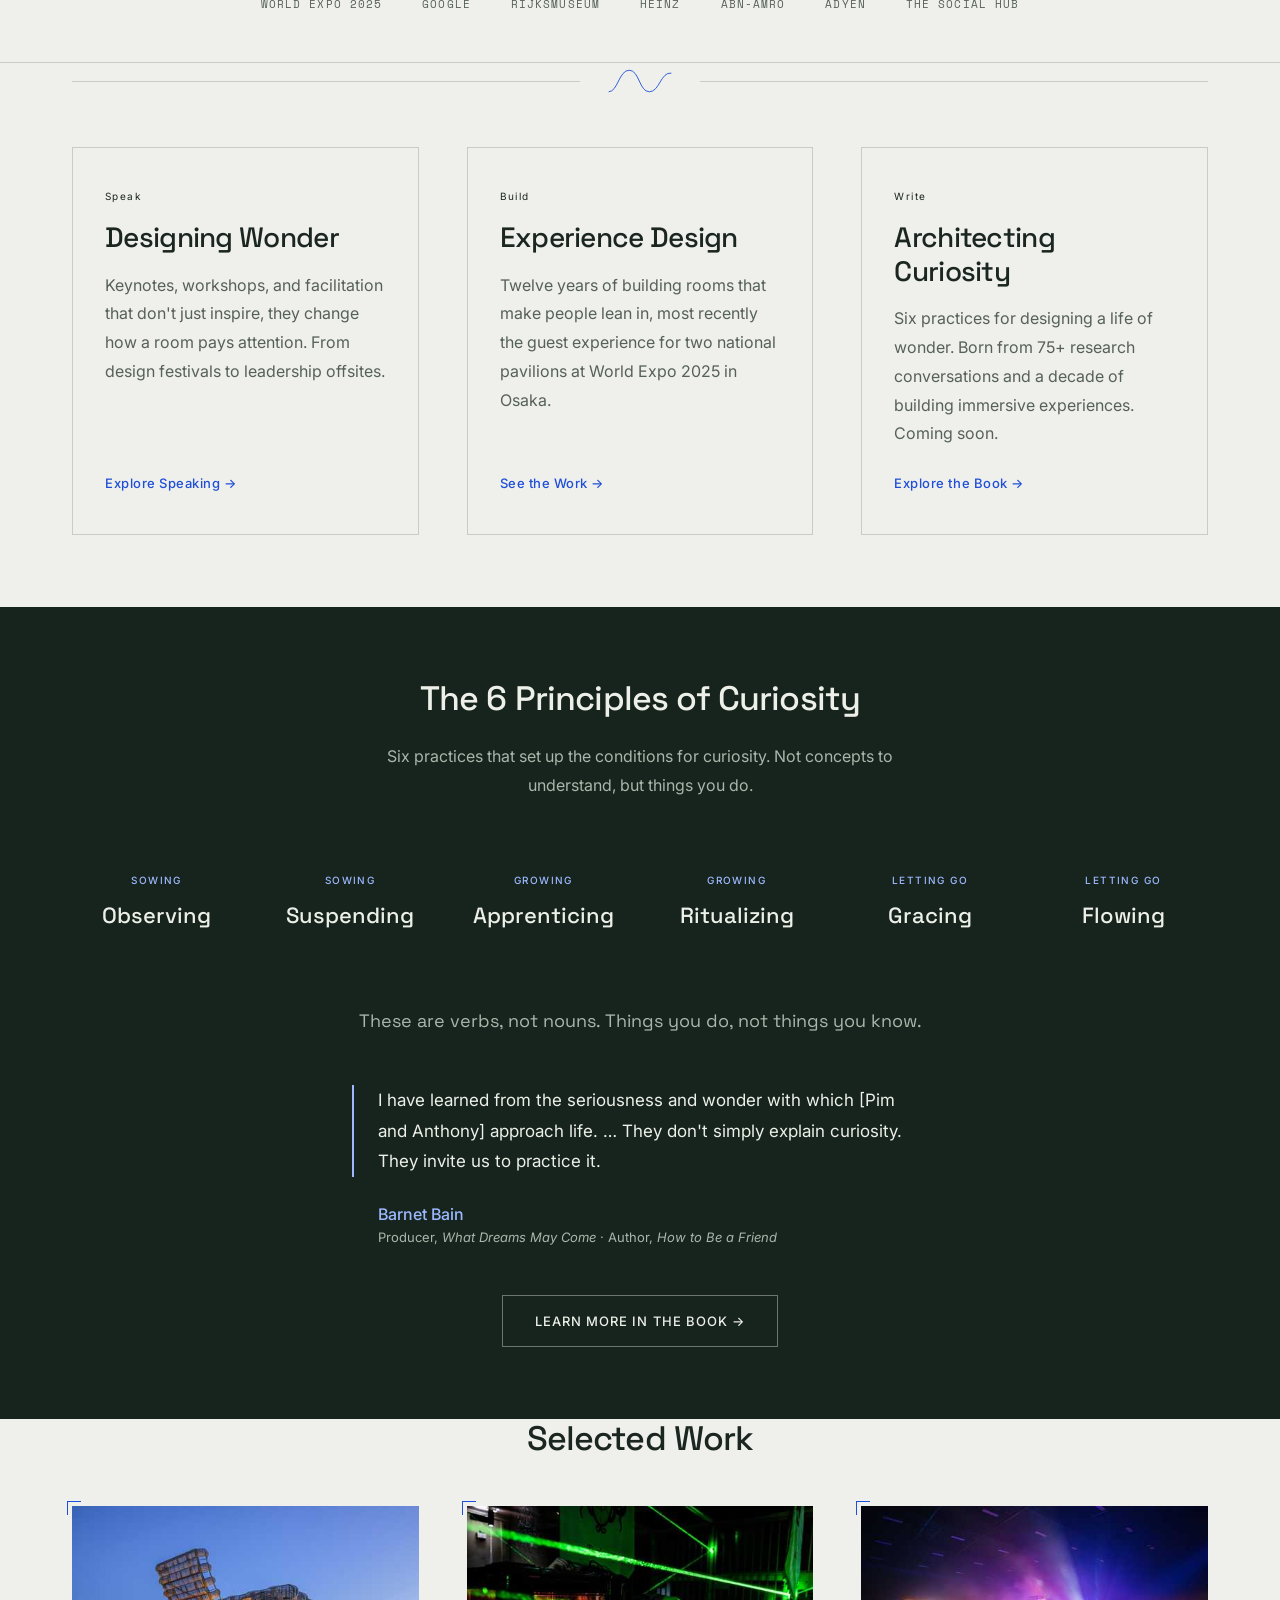
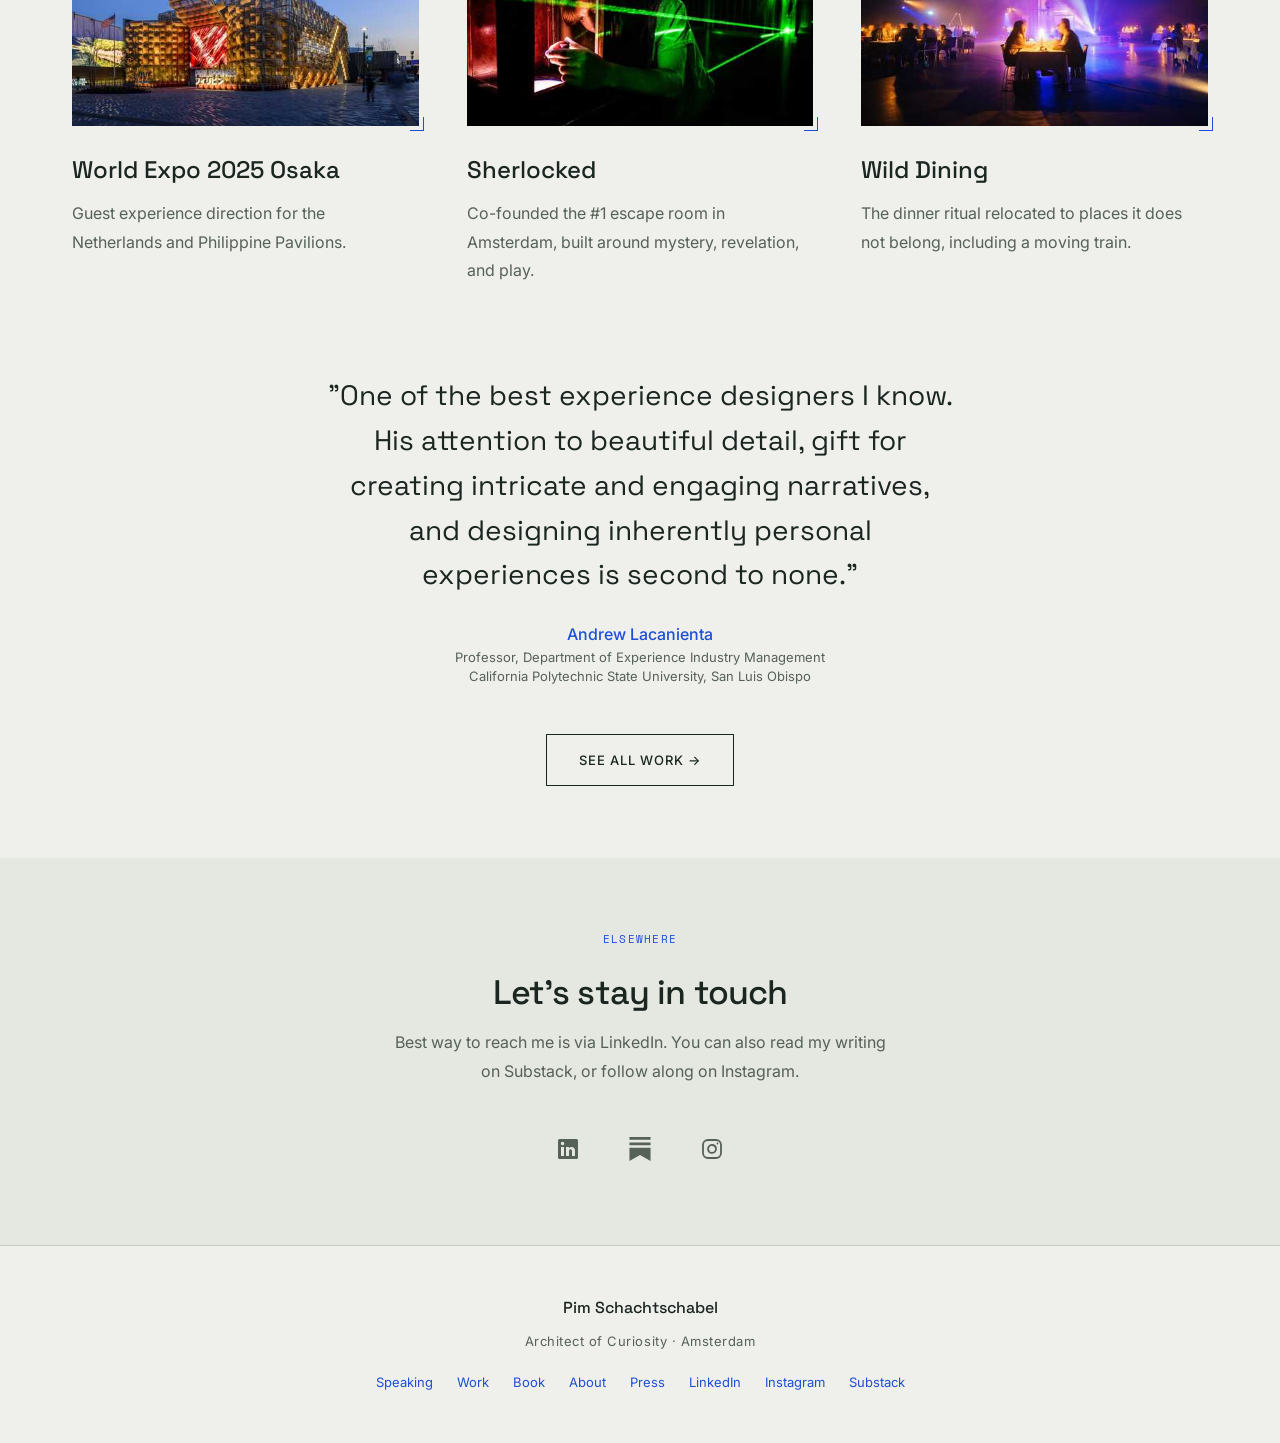
==== commit 10b1f35a: "Friday20Nov" ====
--- a/index.html
+++ b/index.html
@@ -174,7 +174,7 @@
         </div>
         <div class="reveal reveal--d5">
           <figure class="endorsement text-left mx-auto mb-7" style="max-width:36rem;">
-            <blockquote class="endorsement__quote">In <em>Architecting Curiosity</em>, they understand that curiosity begins before the question, with the quality of attention we bring to the world. &hellip; They don't simply explain curiosity. They invite us to practice it.</blockquote>
+            <blockquote class="endorsement__quote">I have learned from the seriousness and wonder with which [Pim and Anthony] approach life. &hellip; They don't simply explain curiosity. They invite us to practice it.</blockquote>
             <figcaption class="endorsement__by">
               <p class="attribution__name">Barnet Bain</p>
               <p class="attribution__role">Producer, <em>What Dreams May Come</em> &middot; Author, <em>How to Be a Friend</em></p>
